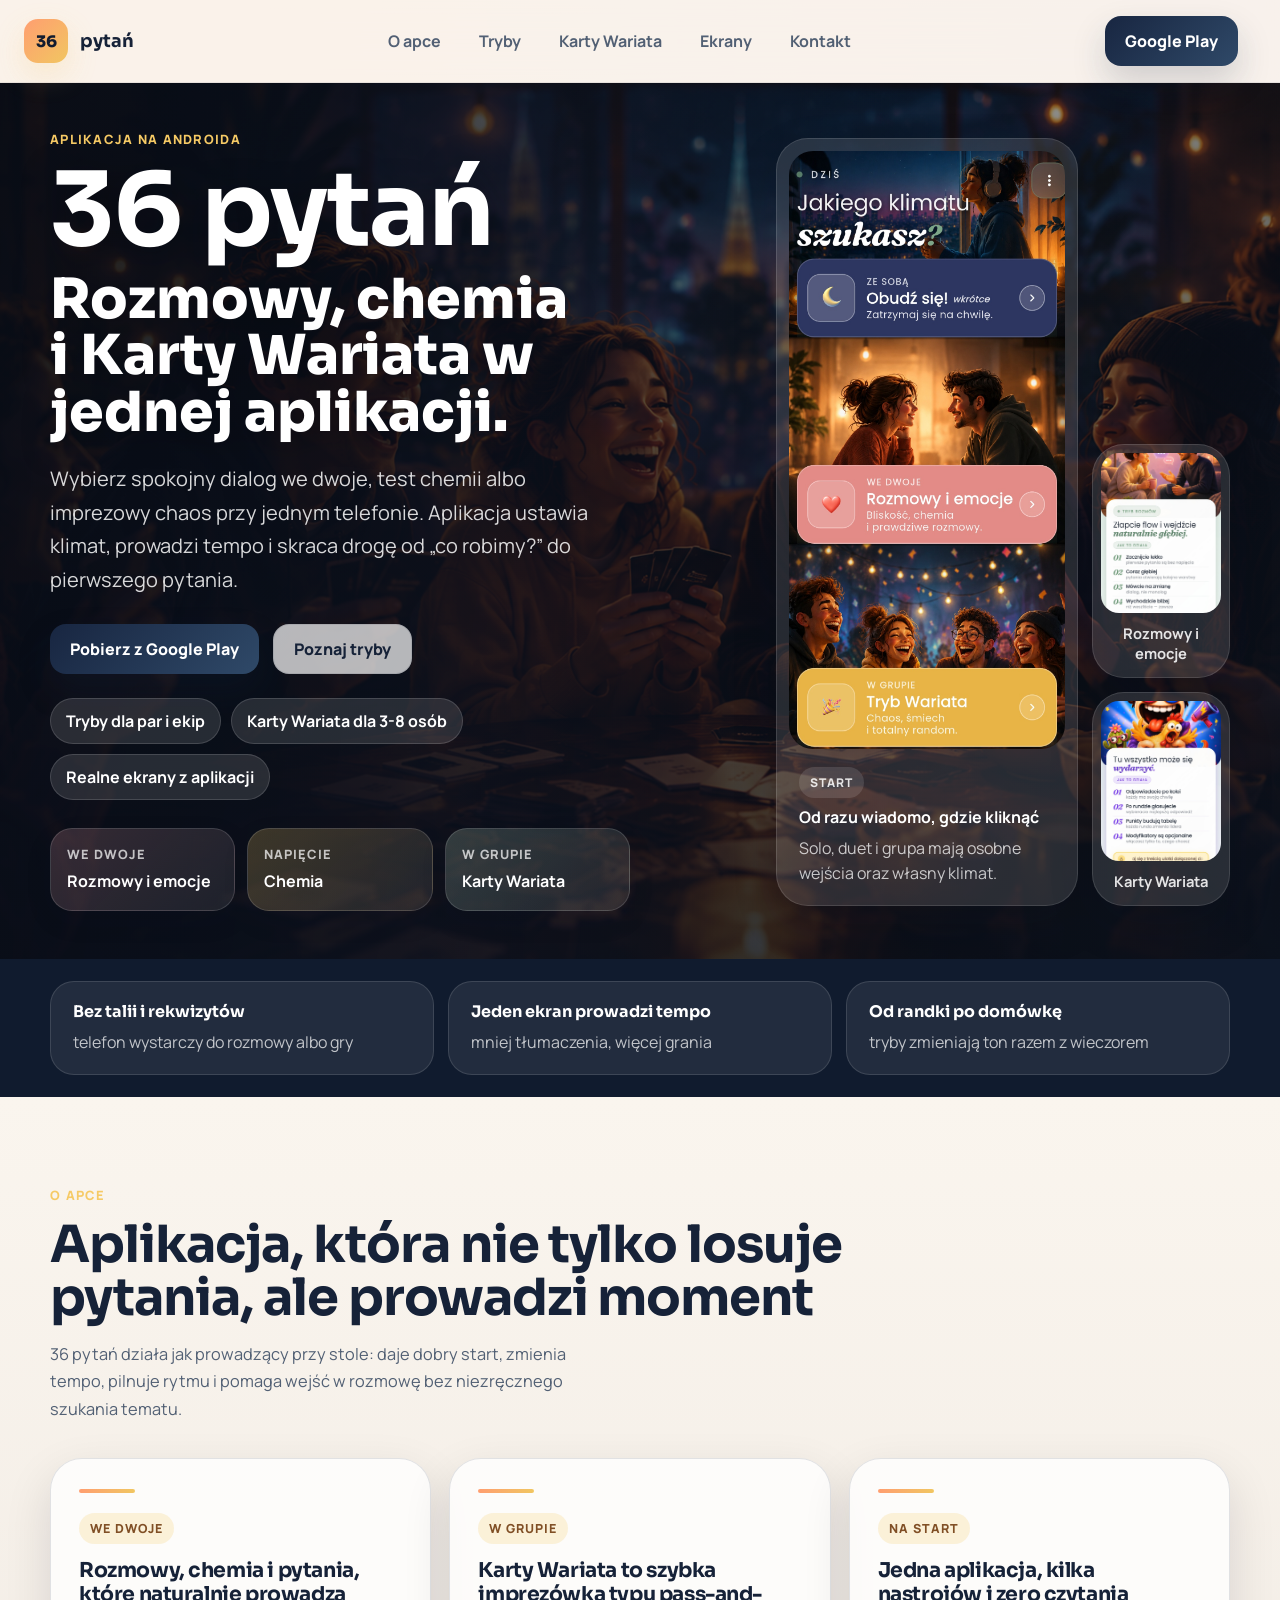
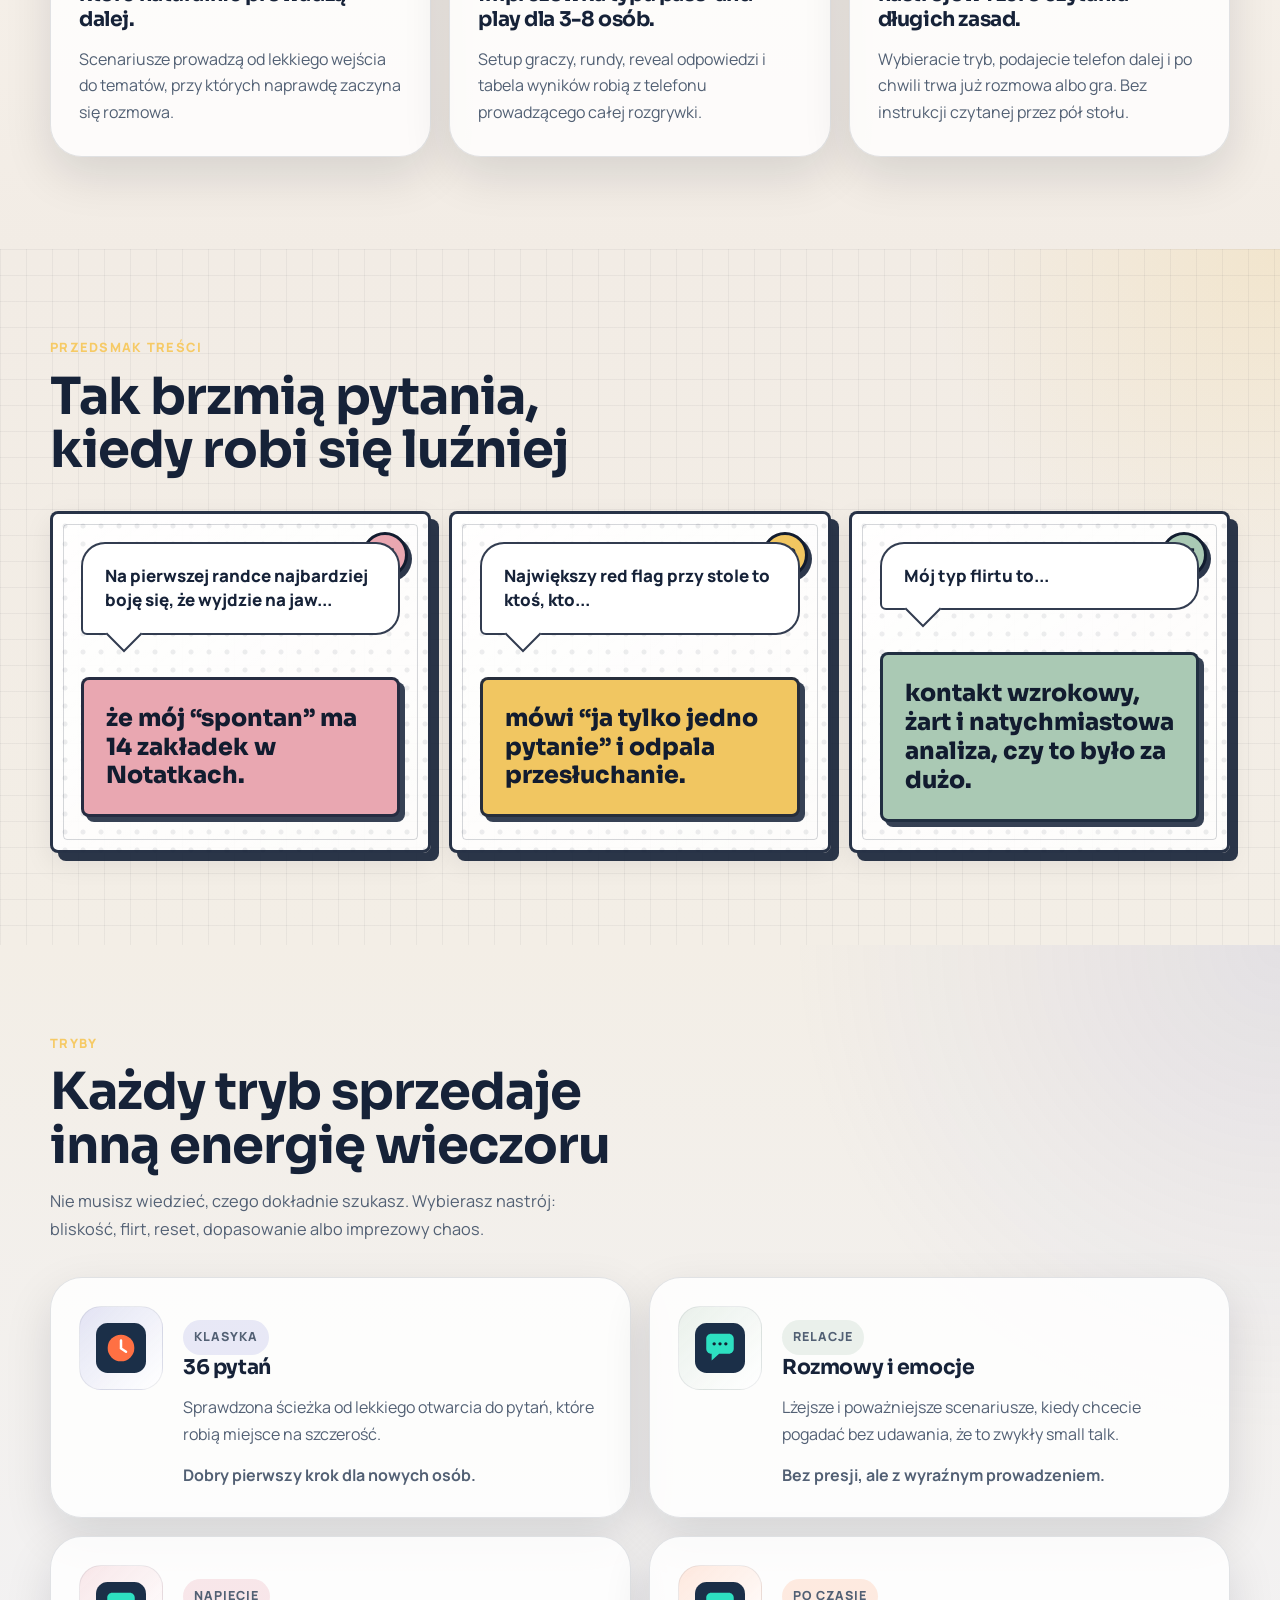
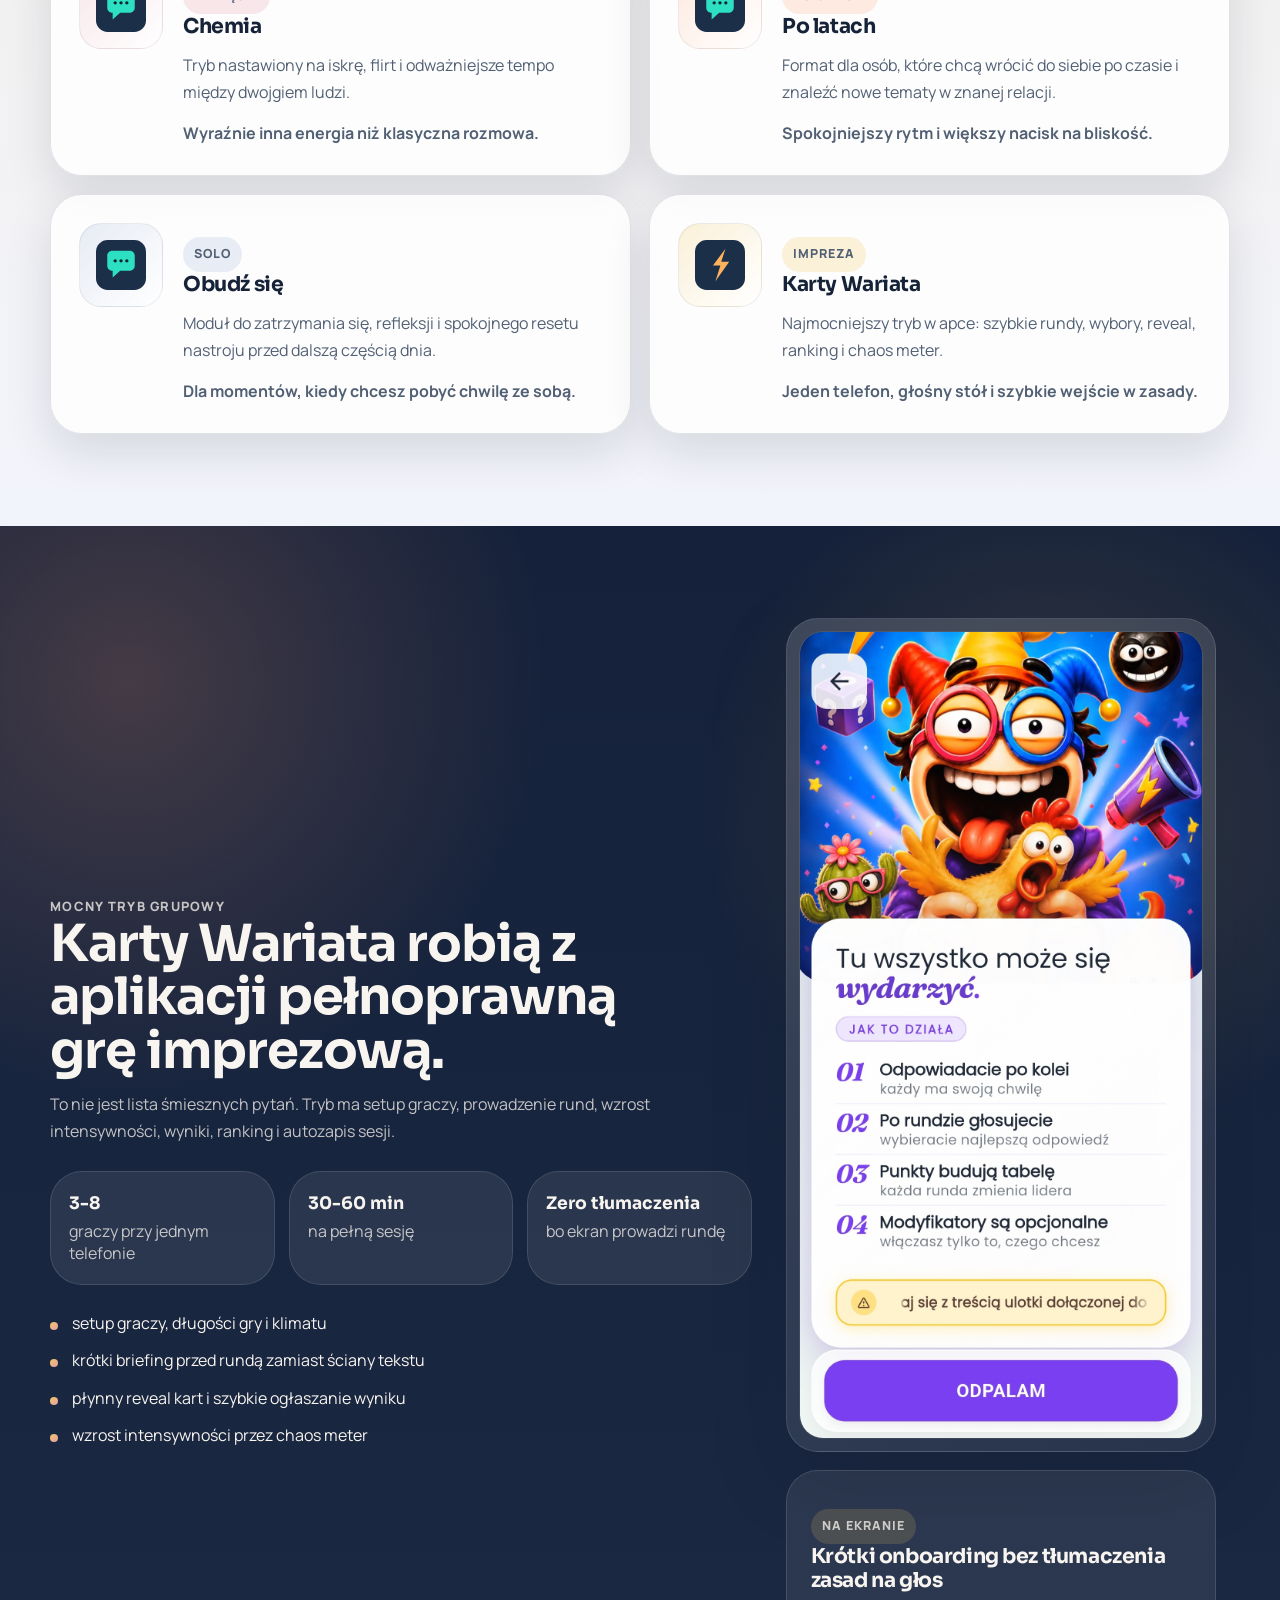
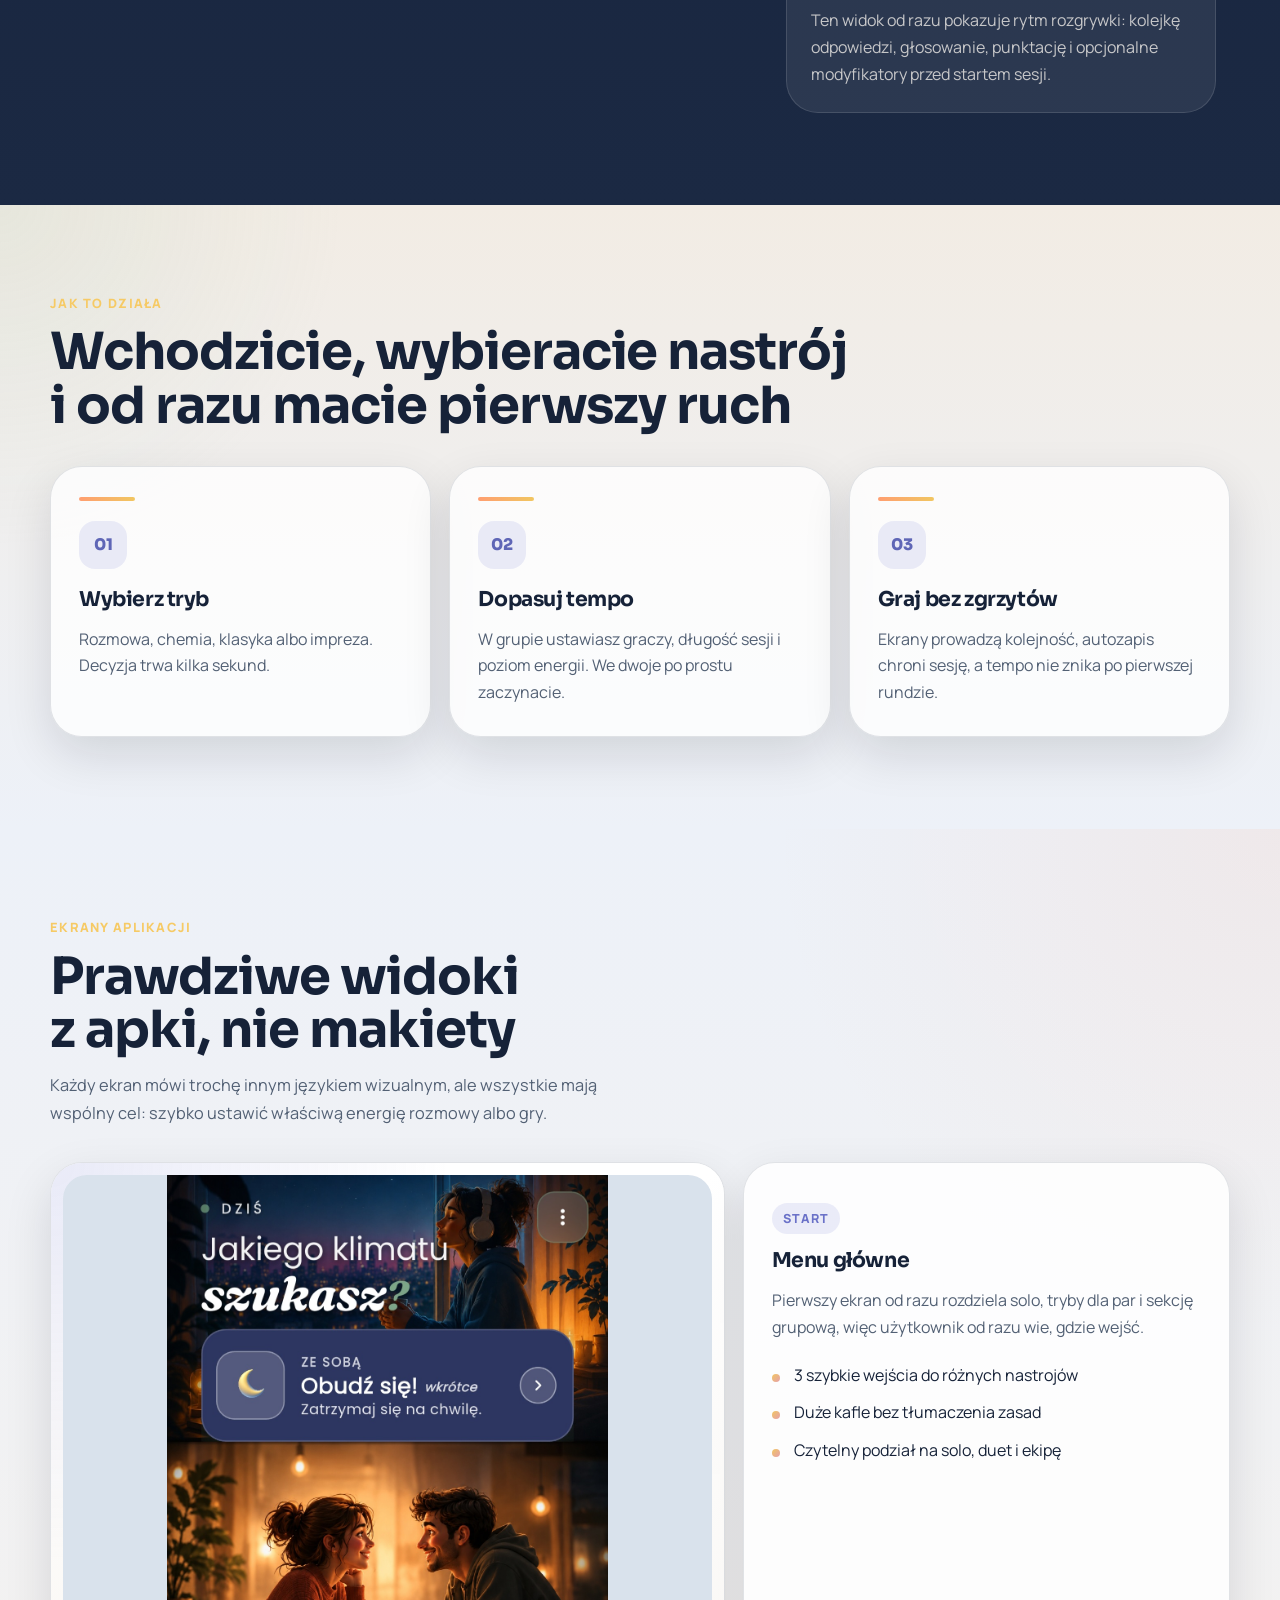
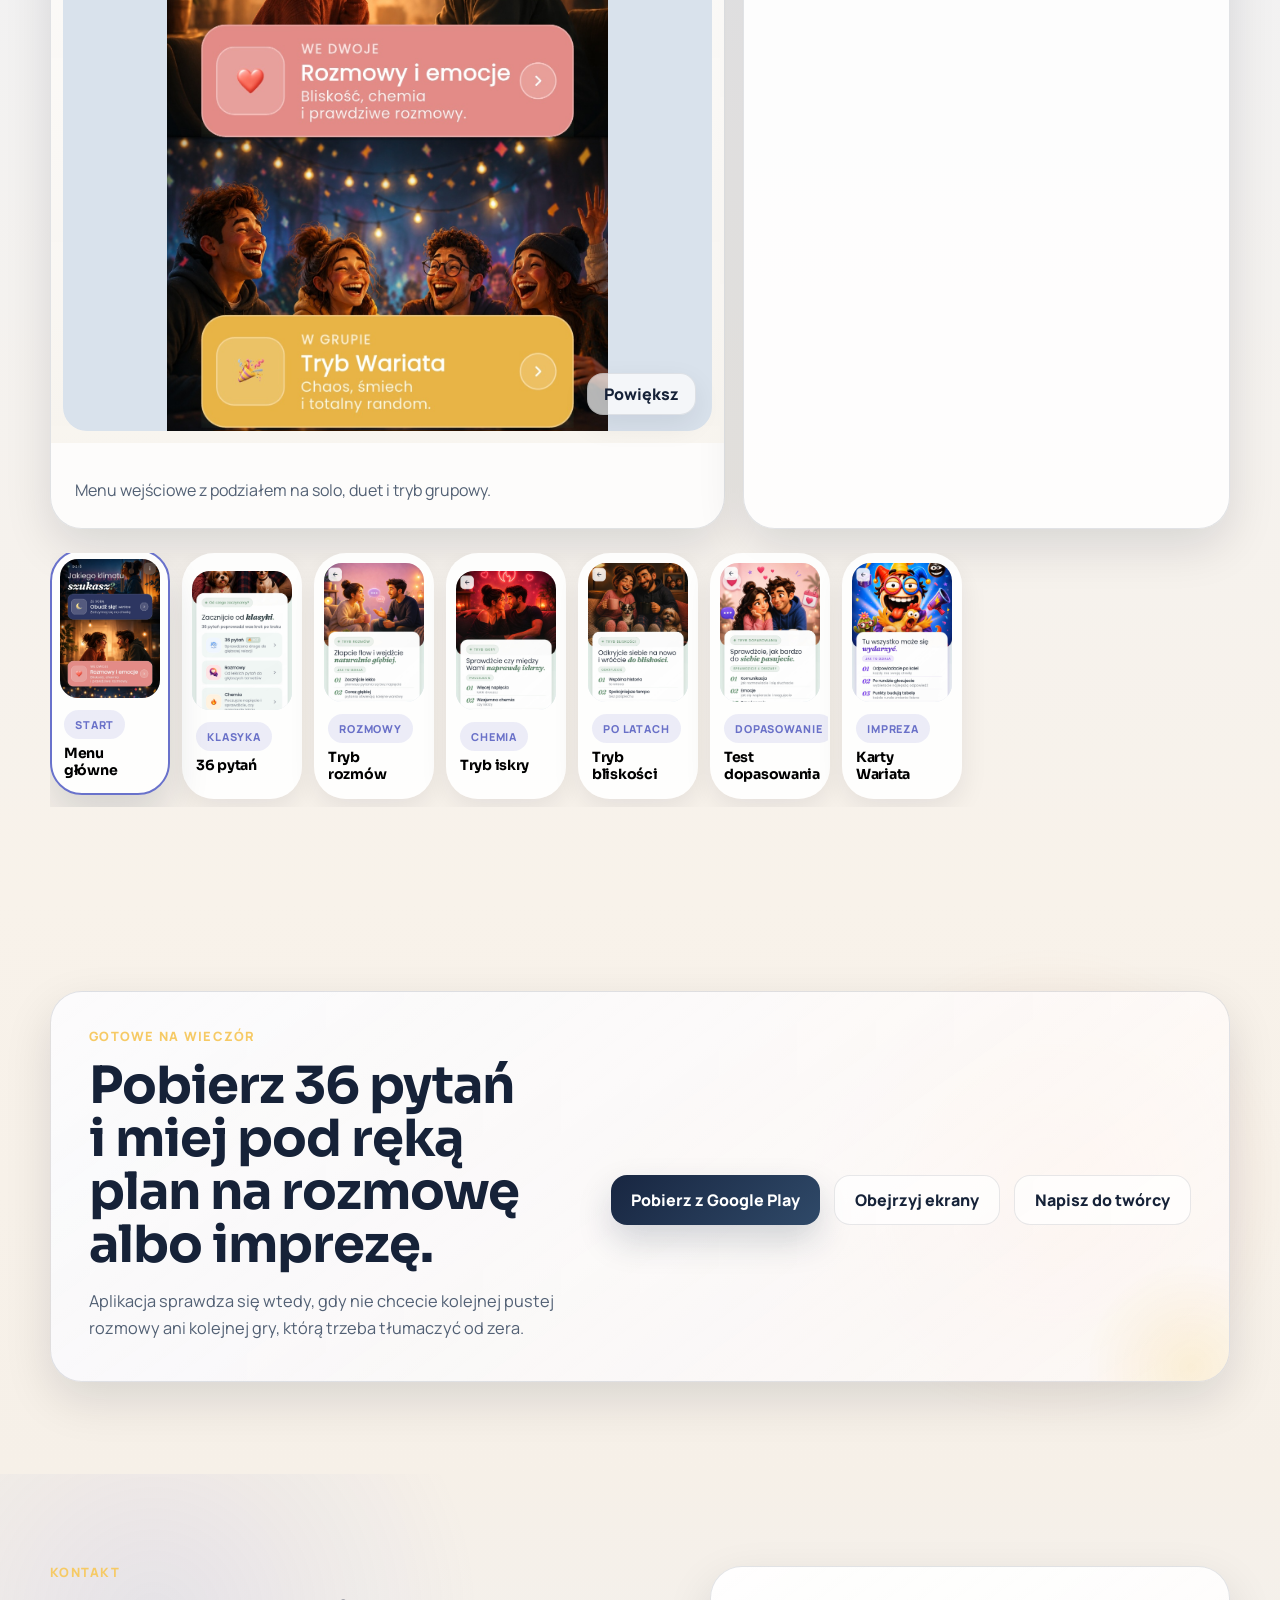
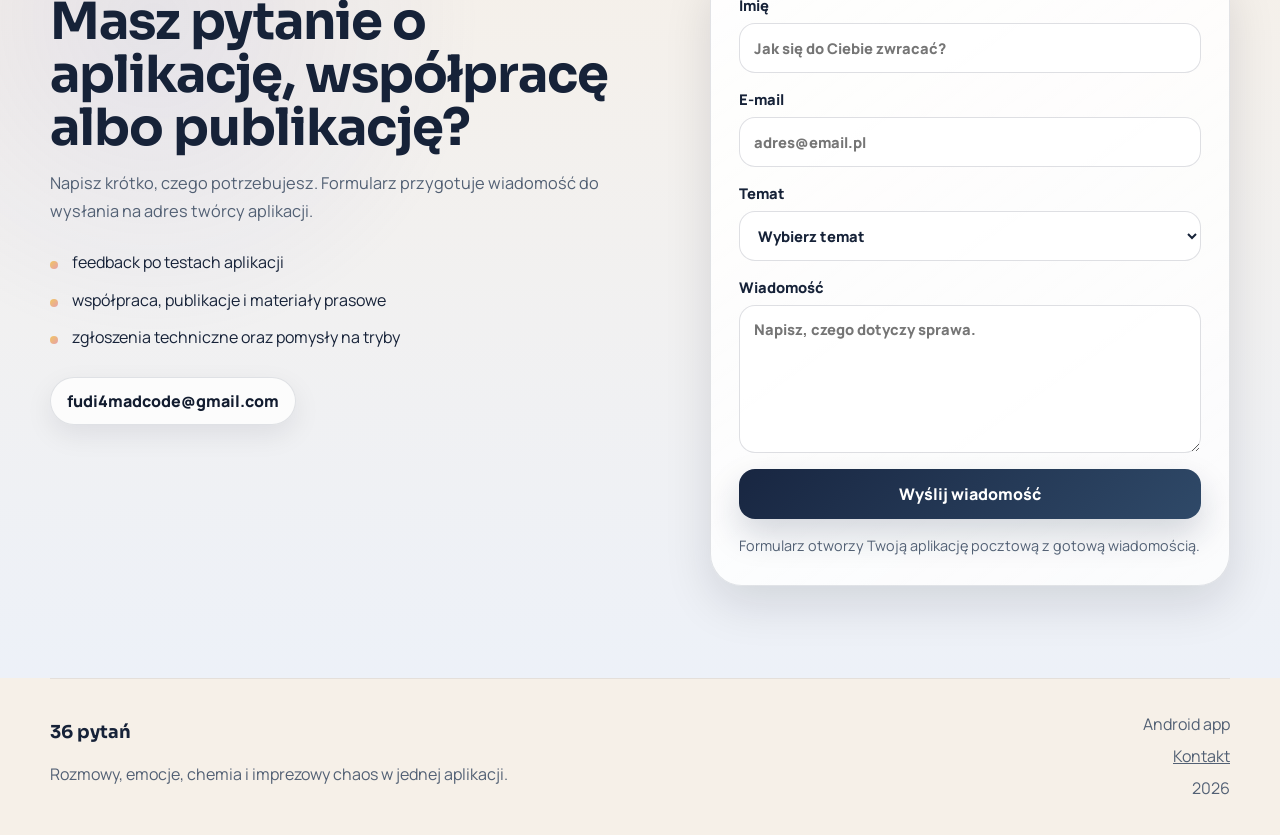
==== index.html @ 8ac8b41e "Revert "feat(madstat): fix Google login — add redirect result handling and banner guard" This revert" ====
<!doctype html>
<html lang="pl">
  <head>
    <meta charset="UTF-8" />
    <meta name="viewport" content="width=device-width, initial-scale=1.0" />
    <title>36 pytań | Aplikacja do rozmów, relacji i imprez</title>
    <meta
      name="description"
      content="36 pytań to aplikacja na Androida do rozmów dla par, budowania chemii i imprezowego trybu Karty Wariata. Jedna apka na spokojny wieczór i głośną noc ze znajomymi."
    />
    <meta
      name="keywords"
      content="36 pytań, aplikacja dla par, pytania do rozmowy, chemia, karty wariata, gra imprezowa, android"
    />
    <meta name="robots" content="index,follow" />
    <meta name="theme-color" content="#121c2f" />
    <meta property="og:locale" content="pl_PL" />
    <meta
      property="og:title"
      content="36 pytań | Aplikacja do rozmów, relacji i imprez"
    />
    <meta
      property="og:description"
      content="Od spokojnej rozmowy we dwoje po szybki, imprezowy chaos przy jednym telefonie."
    />
    <meta property="og:type" content="website" />
    <meta property="og:url" content="https://36app.pl/" />
    <meta
      property="og:image"
      content="https://36app.pl/graphics/banner-google-app.png"
    />
    <meta name="twitter:card" content="summary_large_image" />
    <meta
      name="twitter:title"
      content="36 pytań | Aplikacja do rozmów, relacji i imprez"
    />
    <meta
      name="twitter:description"
      content="Tryby dla par, budowanie chemii i Karty Wariata dla 3-8 osób. Jedna aplikacja na różne energie wieczoru."
    />
    <meta
      name="twitter:image"
      content="https://36app.pl/graphics/banner-google-app.png"
    />
    <link rel="canonical" href="https://36app.pl/" />
    <link rel="preconnect" href="https://fonts.googleapis.com" />
    <link rel="preconnect" href="https://fonts.gstatic.com" crossorigin />
    <link
      href="https://fonts.googleapis.com/css2?family=Manrope:wght@400;500;600;700;800&family=Sora:wght@500;600;700;800&display=swap"
      rel="stylesheet"
    />
    <link rel="icon" href="favicon.svg" type="image/svg+xml" />
    <link rel="shortcut icon" href="favicon.svg" type="image/svg+xml" />
    <link rel="stylesheet" href="styles.css" />
    <script>
      document.documentElement.classList.add("js");
    </script>
  </head>
  <body>
    <a class="skip-link" href="#main-content">Przejdź do treści</a>

    <header class="site-header">
      <a class="brand" href="#top" aria-label="36 pytań - strona główna">
        <span class="brand-mark">36</span>
        <span class="brand-text">pytań</span>
      </a>

      <nav id="site-nav" class="top-nav" aria-label="Nawigacja główna">
        <a href="#o-apce">O apce</a>
        <a href="#tryby">Tryby</a>
        <a href="#karty-wariata">Karty Wariata</a>
        <a href="#ekrany">Ekrany</a>
        <a href="#kontakt">Kontakt</a>
      </nav>

      <a
        class="header-store"
        href="https://play.google.com/store/apps/details?id=com.stopni36.app"
        target="_blank"
        rel="noopener noreferrer"
        >Google Play</a
      >

      <button
        class="nav-toggle"
        type="button"
        aria-expanded="false"
        aria-controls="site-nav"
        aria-label="Otwórz menu"
        data-nav-toggle
      >
        <span></span>
        <span></span>
        <span></span>
      </button>
    </header>

    <main id="main-content">
      <section id="top" class="hero" aria-labelledby="hero-title">
        <div class="hero-backdrop">
          <img
            src="graphics/banner-google-app.png"
            alt="Grupa znajomych grających razem w karty przy stole"
            width="1774"
            height="887"
            loading="eager"
            fetchpriority="high"
            decoding="async"
          />
        </div>
        <div class="hero-overlay"></div>

        <div class="hero-content">
          <div class="hero-copy reveal is-visible">
            <p class="eyebrow">Aplikacja na Androida</p>
            <h1 id="hero-title">36 pytań</h1>
            <p class="hero-subtitle">
              Rozmowy, chemia i Karty Wariata w jednej aplikacji.
            </p>
            <p class="hero-lead">
              Wybierz spokojny dialog we dwoje, test chemii albo imprezowy
              chaos przy jednym telefonie. Aplikacja ustawia klimat, prowadzi
              tempo i skraca drogę od „co robimy?” do pierwszego pytania.
            </p>

            <div class="hero-actions">
              <a
                class="btn btn-primary"
                href="https://play.google.com/store/apps/details?id=com.stopni36.app"
                target="_blank"
                rel="noopener noreferrer"
                >Pobierz z Google Play</a
              >
              <a class="btn btn-secondary" href="#tryby">Poznaj tryby</a>
            </div>

            <ul class="hero-points">
              <li>Tryby dla par i ekip</li>
              <li>Karty Wariata dla 3-8 osób</li>
              <li>Realne ekrany z aplikacji</li>
            </ul>

            <div class="hero-mode-rail">
              <article class="hero-mode-pill hero-mode-pill--rose">
                <span>We dwoje</span>
                <strong>Rozmowy i emocje</strong>
              </article>
              <article class="hero-mode-pill hero-mode-pill--amber">
                <span>Napięcie</span>
                <strong>Chemia</strong>
              </article>
              <article class="hero-mode-pill hero-mode-pill--mint">
                <span>W grupie</span>
                <strong>Karty Wariata</strong>
              </article>
            </div>
          </div>

          <div class="hero-showcase reveal is-visible">
            <figure class="showcase-main">
              <img
                src="graphics/Screenshot_20260509_003251.jpg"
                alt="Ekran główny aplikacji z wyborem nastroju i trybów"
                width="1080"
                height="2097"
                loading="eager"
                decoding="async"
              />
              <figcaption>
                <span class="showcase-label">Start</span>
                <strong>Od razu wiadomo, gdzie kliknąć</strong>
                <p>Solo, duet i grupa mają osobne wejścia oraz własny klimat.</p>
              </figcaption>
            </figure>

            <div class="showcase-stack">
              <figure class="showcase-card">
                <img
                  src="graphics/Screenshot_20260509_003347.jpg"
                  alt="Onboarding trybu rozmów pokazujący lekkie wejście w głębszy dialog"
                  width="1080"
                  height="2092"
                  loading="lazy"
                  decoding="async"
                />
                <figcaption>Rozmowy i emocje</figcaption>
              </figure>

              <figure class="showcase-card">
                <img
                  src="graphics/Screenshot_20260509_003323.jpg"
                  alt="Ekran zasad trybu Karty Wariata"
                  width="1080"
                  height="2091"
                  loading="lazy"
                  decoding="async"
                />
                <figcaption>Karty Wariata</figcaption>
              </figure>
            </div>
          </div>
        </div>
      </section>

      <section class="trust-strip" aria-label="Najważniejsze zalety aplikacji">
        <div class="section-shell trust-grid">
          <div>
            <strong>Bez talii i rekwizytów</strong>
            <span>telefon wystarczy do rozmowy albo gry</span>
          </div>
          <div>
            <strong>Jeden ekran prowadzi tempo</strong>
            <span>mniej tłumaczenia, więcej grania</span>
          </div>
          <div>
            <strong>Od randki po domówkę</strong>
            <span>tryby zmieniają ton razem z wieczorem</span>
          </div>
        </div>
      </section>

      <section
        id="o-apce"
        class="section section-intro"
        aria-labelledby="intro-title"
      >
        <div class="section-shell">
          <div class="section-heading reveal">
            <p class="eyebrow">O apce</p>
            <h2 id="intro-title">
              Aplikacja, która nie tylko losuje pytania, ale prowadzi moment
            </h2>
            <p class="section-lead">
              36 pytań działa jak prowadzący przy stole: daje dobry start,
              zmienia tempo, pilnuje rytmu i pomaga wejść w rozmowę bez
              niezręcznego szukania tematu.
            </p>
          </div>

          <div class="intro-grid">
            <article class="intro-card reveal">
              <span class="intro-kicker">We dwoje</span>
              <h3>
                Rozmowy, chemia i pytania, które naturalnie prowadzą dalej.
              </h3>
              <p>
                Scenariusze prowadzą od lekkiego wejścia do tematów, przy
                których naprawdę zaczyna się rozmowa.
              </p>
            </article>

            <article class="intro-card reveal">
              <span class="intro-kicker">W grupie</span>
              <h3>
                Karty Wariata to szybka imprezówka typu pass-and-play dla 3-8
                osób.
              </h3>
              <p>
                Setup graczy, rundy, reveal odpowiedzi i tabela wyników robią z
                telefonu prowadzącego całej rozgrywki.
              </p>
            </article>

            <article class="intro-card reveal">
              <span class="intro-kicker">Na start</span>
              <h3>
                Jedna aplikacja, kilka nastrojów i zero czytania długich zasad.
              </h3>
              <p>
                Wybieracie tryb, podajecie telefon dalej i po chwili trwa już
                rozmowa albo gra. Bez instrukcji czytanej przez pół stołu.
              </p>
            </article>
          </div>
        </div>
      </section>

      <section
        class="section section-comic"
        aria-labelledby="comic-title"
      >
        <div class="section-shell">
          <div class="section-heading reveal">
            <p class="eyebrow">Przedsmak treści</p>
            <h2 id="comic-title">Tak brzmią pytania, kiedy robi się luźniej</h2>
          </div>

          <div class="comic-grid">
            <article class="comic-panel comic-panel--rose reveal">
              <span class="comic-badge">01</span>
              <p class="comic-question">
                Na pierwszej randce najbardziej boję się, że wyjdzie na jaw...
              </p>
              <p class="comic-answer">
                że mój “spontan” ma 14 zakładek w Notatkach.
              </p>
            </article>

            <article class="comic-panel comic-panel--amber reveal">
              <span class="comic-badge">02</span>
              <p class="comic-question">
                Największy red flag przy stole to ktoś, kto...
              </p>
              <p class="comic-answer">
                mówi “ja tylko jedno pytanie” i odpala przesłuchanie.
              </p>
            </article>

            <article class="comic-panel comic-panel--mint reveal">
              <span class="comic-badge">03</span>
              <p class="comic-question">
                Mój typ flirtu to...
              </p>
              <p class="comic-answer">
                kontakt wzrokowy, żart i natychmiastowa analiza, czy to było za dużo.
              </p>
            </article>
          </div>
        </div>
      </section>

      <section
        id="tryby"
        class="section section-modes"
        aria-labelledby="modes-title"
      >
        <div class="section-shell">
          <div class="section-heading reveal">
            <p class="eyebrow">Tryby</p>
            <h2 id="modes-title">
              Każdy tryb sprzedaje inną energię wieczoru
            </h2>
            <p class="section-lead">
              Nie musisz wiedzieć, czego dokładnie szukasz. Wybierasz nastrój:
              bliskość, flirt, reset, dopasowanie albo imprezowy chaos.
            </p>
          </div>

          <div class="modes-grid">
            <article class="mode-card mode-card--classic reveal">
              <img
                src="graphics/mode-classic.svg"
                alt=""
                aria-hidden="true"
                width="120"
                height="120"
              />
              <div>
                <p class="mode-group">Klasyka</p>
                <h3>36 pytań</h3>
                <p>
                  Sprawdzona ścieżka od lekkiego otwarcia do pytań, które robią
                  miejsce na szczerość.
                </p>
                <p class="mode-note">Dobry pierwszy krok dla nowych osób.</p>
              </div>
            </article>

            <article class="mode-card mode-card--talk reveal">
              <img
                src="graphics/mode-talk.svg"
                alt=""
                aria-hidden="true"
                width="120"
                height="120"
              />
              <div>
                <p class="mode-group">Relacje</p>
                <h3>Rozmowy i emocje</h3>
                <p>
                  Lżejsze i poważniejsze scenariusze, kiedy chcecie pogadać
                  bez udawania, że to zwykły small talk.
                </p>
                <p class="mode-note">
                  Bez presji, ale z wyraźnym prowadzeniem.
                </p>
              </div>
            </article>

            <article class="mode-card mode-card--chemistry reveal">
              <img
                src="graphics/mode-talk.svg"
                alt=""
                aria-hidden="true"
                width="120"
                height="120"
              />
              <div>
                <p class="mode-group">Napięcie</p>
                <h3>Chemia</h3>
                <p>
                  Tryb nastawiony na iskrę, flirt i odważniejsze tempo między
                  dwojgiem ludzi.
                </p>
                <p class="mode-note">
                  Wyraźnie inna energia niż klasyczna rozmowa.
                </p>
              </div>
            </article>

            <article class="mode-card mode-card--afteryears reveal">
              <img
                src="graphics/mode-talk.svg"
                alt=""
                aria-hidden="true"
                width="120"
                height="120"
              />
              <div>
                <p class="mode-group">Po czasie</p>
                <h3>Po latach</h3>
                <p>
                  Format dla osób, które chcą wrócić do siebie po czasie i
                  znaleźć nowe tematy w znanej relacji.
                </p>
                <p class="mode-note">
                  Spokojniejszy rytm i większy nacisk na bliskość.
                </p>
              </div>
            </article>

            <article class="mode-card mode-card--solo reveal">
              <img
                src="graphics/mode-talk.svg"
                alt=""
                aria-hidden="true"
                width="120"
                height="120"
              />
              <div>
                <p class="mode-group">Solo</p>
                <h3>Obudź się</h3>
                <p>
                  Moduł do zatrzymania się, refleksji i spokojnego resetu
                  nastroju przed dalszą częścią dnia.
                </p>
                <p class="mode-note">
                  Dla momentów, kiedy chcesz pobyć chwilę ze sobą.
                </p>
              </div>
            </article>

            <article class="mode-card mode-card--crazy reveal">
              <img
                src="graphics/mode-crazy.svg"
                alt=""
                aria-hidden="true"
                width="120"
                height="120"
              />
              <div>
                <p class="mode-group">Impreza</p>
                <h3>Karty Wariata</h3>
                <p>
                  Najmocniejszy tryb w apce: szybkie rundy, wybory, reveal,
                  ranking i chaos meter.
                </p>
                <p class="mode-note">
                  Jeden telefon, głośny stół i szybkie wejście w zasady.
                </p>
              </div>
            </article>
          </div>
        </div>
      </section>

      <section
        id="karty-wariata"
        class="section section-feature"
        aria-labelledby="feature-title"
      >
        <div class="section-shell feature-layout">
          <div class="feature-copy reveal">
            <p class="eyebrow">Mocny tryb grupowy</p>
            <h2 id="feature-title">
              Karty Wariata robią z aplikacji pełnoprawną grę imprezową.
            </h2>
            <p>
              To nie jest lista śmiesznych pytań. Tryb ma setup graczy,
              prowadzenie rund, wzrost intensywności, wyniki, ranking i
              autozapis sesji.
            </p>

            <div class="feature-stats">
              <div>
                <strong>3-8</strong>
                <span>graczy przy jednym telefonie</span>
              </div>
              <div>
                <strong>30-60 min</strong>
                <span>na pełną sesję</span>
              </div>
              <div>
                <strong>Zero tłumaczenia</strong>
                <span>bo ekran prowadzi rundę</span>
              </div>
            </div>

            <ul class="feature-list">
              <li>setup graczy, długości gry i klimatu</li>
              <li>krótki briefing przed rundą zamiast ściany tekstu</li>
              <li>płynny reveal kart i szybkie ogłaszanie wyniku</li>
              <li>wzrost intensywności przez chaos meter</li>
            </ul>
          </div>

          <div class="feature-visual reveal">
            <figure class="feature-shot">
              <img
                src="graphics/Screenshot_20260509_003323.jpg"
                alt="Ekran onboardingu Karty Wariata z zasadami rund, głosowania i punktacji"
                width="1080"
                height="2091"
                loading="lazy"
                decoding="async"
              />
            </figure>

            <article class="feature-visual-note">
              <p class="feature-note-kicker">Na ekranie</p>
              <h3>Krótki onboarding bez tłumaczenia zasad na głos</h3>
              <p>
                Ten widok od razu pokazuje rytm rozgrywki: kolejkę odpowiedzi,
                głosowanie, punktację i opcjonalne modyfikatory przed startem
                sesji.
              </p>
            </article>
          </div>
        </div>
      </section>

      <section class="section section-flow" aria-labelledby="flow-title">
        <div class="section-shell">
          <div class="section-heading reveal">
            <p class="eyebrow">Jak to działa</p>
            <h2 id="flow-title">
              Wchodzicie, wybieracie nastrój i od razu macie pierwszy ruch
            </h2>
          </div>

          <div class="flow-grid">
            <article class="flow-step reveal">
              <span>01</span>
              <h3>Wybierz tryb</h3>
              <p>
                Rozmowa, chemia, klasyka albo impreza. Decyzja trwa kilka
                sekund.
              </p>
            </article>

            <article class="flow-step reveal">
              <span>02</span>
              <h3>Dopasuj tempo</h3>
              <p>
                W grupie ustawiasz graczy, długość sesji i poziom energii. We
                dwoje po prostu zaczynacie.
              </p>
            </article>

            <article class="flow-step reveal">
              <span>03</span>
              <h3>Graj bez zgrzytów</h3>
              <p>
                Ekrany prowadzą kolejność, autozapis chroni sesję, a tempo nie
                znika po pierwszej rundzie.
              </p>
            </article>
          </div>
        </div>
      </section>

      <section
        id="ekrany"
        class="section section-gallery"
        aria-labelledby="gallery-title"
      >
        <div class="section-shell">
          <div class="section-heading reveal">
            <p class="eyebrow">Ekrany aplikacji</p>
            <h2 id="gallery-title">Prawdziwe widoki z apki, nie makiety</h2>
            <p class="section-lead">
              Każdy ekran mówi trochę innym językiem wizualnym, ale wszystkie
              mają wspólny cel: szybko ustawić właściwą energię rozmowy albo
              gry.
            </p>
          </div>

          <div class="gallery-shell reveal" data-gallery>
            <div class="gallery-main" id="gallery-display">
              <figure class="gallery-stage">
                <div class="gallery-stage-frame">
                  <img
                    class="gallery-stage-image"
                    src="graphics/Screenshot_20260509_003251.jpg"
                    alt="Ekran startowy aplikacji"
                    width="1080"
                    height="2097"
                    data-gallery-stage
                    loading="lazy"
                    decoding="async"
                  />
                  <button
                    class="gallery-zoom"
                    type="button"
                    data-gallery-zoom
                    aria-label="Powiększ aktualny ekran aplikacji"
                  >
                    Powiększ
                  </button>
                </div>
                <figcaption data-gallery-caption>
                  Menu wejściowe z podziałem na solo, duet i tryb grupowy.
                </figcaption>
              </figure>

              <article class="gallery-info">
                <p class="gallery-info-tag" data-gallery-tag>Start</p>
                <h3 data-gallery-title>Menu główne</h3>
                <p class="gallery-info-summary" data-gallery-summary>
                  Pierwszy ekran od razu rozdziela solo, tryby dla par i sekcję
                  grupową, więc użytkownik od razu wie, gdzie wejść.
                </p>
                <ul class="gallery-points" data-gallery-points>
                  <li>3 szybkie wejścia do różnych nastrojów</li>
                  <li>Duże kafle bez tłumaczenia zasad</li>
                  <li>Czytelny podział na solo, duet i ekipę</li>
                </ul>
              </article>
            </div>

            <div
              class="gallery-thumbs"
              role="tablist"
              aria-label="Wybór ekranów aplikacji"
            >
              <button
                class="gallery-thumb is-active"
                type="button"
                role="tab"
                aria-selected="true"
                tabindex="0"
                aria-controls="gallery-display"
                data-image="graphics/Screenshot_20260509_003251.jpg"
                data-tag="Start"
                data-title="Menu główne"
                data-caption="Menu wejściowe z podziałem na solo, duet i tryb grupowy."
                data-summary="Pierwszy ekran od razu rozdziela solo, tryby dla par i sekcję grupową, więc użytkownik od razu wie, gdzie wejść."
                data-points="3 szybkie wejścia do różnych nastrojów|Duże kafle bez tłumaczenia zasad|Czytelny podział na solo, duet i ekipę"
                data-alt="Ekran startowy aplikacji"
              >
                <span class="gallery-thumb-media">
                  <img
                    src="graphics/Screenshot_20260509_003251.jpg"
                    alt=""
                    aria-hidden="true"
                    width="1080"
                    height="2097"
                    loading="lazy"
                    decoding="async"
                  />
                </span>
                <span class="gallery-thumb-copy">
                  <span class="gallery-thumb-tag">Start</span>
                  <strong>Menu główne</strong>
                  <span>Wybór klimatu</span>
                </span>
              </button>

              <button
                class="gallery-thumb"
                type="button"
                role="tab"
                aria-selected="false"
                tabindex="-1"
                aria-controls="gallery-display"
                data-image="graphics/Screenshot_20260509_003342.jpg"
                data-tag="Klasyka"
                data-title="36 pytań"
                data-caption="Przegląd spokojniejszych trybów dla par z klasyką na pierwszym planie."
                data-summary="Ekran zbiera najważniejsze scenariusze dla par i prowadzi od klasyki do rozmów, chemii i trybu po latach."
                data-points="Naturalny punkt startu dla nowych osób|Widoczne przejścia do kilku ścieżek relacyjnych|Czytelny, spokojny layout"
                data-alt="Widok klasycznych trybów aplikacji dla par"
              >
                <span class="gallery-thumb-media">
                  <img
                    src="graphics/Screenshot_20260509_003342.jpg"
                    alt=""
                    aria-hidden="true"
                    width="1080"
                    height="2079"
                    loading="lazy"
                    decoding="async"
                  />
                </span>
                <span class="gallery-thumb-copy">
                  <span class="gallery-thumb-tag">Klasyka</span>
                  <strong>36 pytań</strong>
                  <span>Scenariusze dla par</span>
                </span>
              </button>

              <button
                class="gallery-thumb"
                type="button"
                role="tab"
                aria-selected="false"
                tabindex="-1"
                aria-controls="gallery-display"
                data-image="graphics/Screenshot_20260509_003347.jpg"
                data-tag="Rozmowy"
                data-title="Tryb rozmów"
                data-caption="Onboarding trybu rozmów z lekkim wejściem i rosnącą głębią."
                data-summary="Ten ekran ustawia bezpieczny ton i obiecuje stopniowe wejście w głębszą rozmowę bez presji."
                data-points="Stopniowanie trudności pytań|Akcent na dialog, nie monolog|Ciepły onboarding"
                data-alt="Ekran trybu rozmów dla par"
              >
                <span class="gallery-thumb-media">
                  <img
                    src="graphics/Screenshot_20260509_003347.jpg"
                    alt=""
                    aria-hidden="true"
                    width="1080"
                    height="2092"
                    loading="lazy"
                    decoding="async"
                  />
                </span>
                <span class="gallery-thumb-copy">
                  <span class="gallery-thumb-tag">Rozmowy</span>
                  <strong>Tryb rozmów</strong>
                  <span>Lekkie wejście</span>
                </span>
              </button>

              <button
                class="gallery-thumb"
                type="button"
                role="tab"
                aria-selected="false"
                tabindex="-1"
                aria-controls="gallery-display"
                data-image="graphics/Screenshot_20260509_003354.jpg"
                data-tag="Chemia"
                data-title="Tryb iskry"
                data-caption="Tryb chemii z mocniejszym, bardziej flirtującym tonem."
                data-summary="Ekran mocniej akcentuje napięcie, flirt i odważniejsze pytania, więc dobrze komunikuje zmianę energii względem klasycznej rozmowy."
                data-points="Wyraźnie bardziej flirtujący klimat|Więcej napięcia i odwagi|Spójna, ciepła paleta"
                data-alt="Ekran trybu chemii dla dwojga"
              >
                <span class="gallery-thumb-media">
                  <img
                    src="graphics/Screenshot_20260509_003354.jpg"
                    alt=""
                    aria-hidden="true"
                    width="1080"
                    height="2088"
                    loading="lazy"
                    decoding="async"
                  />
                </span>
                <span class="gallery-thumb-copy">
                  <span class="gallery-thumb-tag">Chemia</span>
                  <strong>Tryb iskry</strong>
                  <span>Napięcie i flirt</span>
                </span>
              </button>

              <button
                class="gallery-thumb"
                type="button"
                role="tab"
                aria-selected="false"
                tabindex="-1"
                aria-controls="gallery-display"
                data-image="graphics/Screenshot_20260509_003358.jpg"
                data-tag="Po latach"
                data-title="Tryb bliskości"
                data-caption="Tryb bliskości skupiony na odbudowie relacji i spokojniejszym tempie."
                data-summary="Widok jest bardziej ciepły i spokojny, nastawiony na odbudowanie bliskości oraz powrót do wspólnej historii."
                data-points="Spokojniejsze tempo|Odbudowa bliskości i wspomnień|Czytelne odróżnienie od chemii"
                data-alt="Ekran trybu bliskości i odbudowy relacji"
              >
                <span class="gallery-thumb-media">
                  <img
                    src="graphics/Screenshot_20260509_003358.jpg"
                    alt=""
                    aria-hidden="true"
                    width="1080"
                    height="2093"
                    loading="lazy"
                    decoding="async"
                  />
                </span>
                <span class="gallery-thumb-copy">
                  <span class="gallery-thumb-tag">Po latach</span>
                  <strong>Tryb bliskości</strong>
                  <span>Spokojny reset</span>
                </span>
              </button>

              <button
                class="gallery-thumb"
                type="button"
                role="tab"
                aria-selected="false"
                tabindex="-1"
                aria-controls="gallery-display"
                data-image="graphics/Screenshot_20260509_003426.jpg"
                data-tag="Dopasowanie"
                data-title="Test dopasowania"
                data-caption="Tryb dopasowania z czterema obszarami oceny relacji."
                data-summary="Screen komunikuje prostą obietnicę wyniku i od razu pokazuje konkretne obszary: komunikację, emocje, przyciąganie i myślenie."
                data-points="4 obszary relacji na jednym ekranie|Czytelna obietnica wyniku|Dobre szybkie wejście dla par"
                data-alt="Ekran trybu dopasowania dla par"
              >
                <span class="gallery-thumb-media">
                  <img
                    src="graphics/Screenshot_20260509_003426.jpg"
                    alt=""
                    aria-hidden="true"
                    width="1080"
                    height="2073"
                    loading="lazy"
                    decoding="async"
                  />
                </span>
                <span class="gallery-thumb-copy">
                  <span class="gallery-thumb-tag">Dopasowanie</span>
                  <strong>Test dopasowania</strong>
                  <span>Komunikacja i emocje</span>
                </span>
              </button>

              <button
                class="gallery-thumb"
                type="button"
                role="tab"
                aria-selected="false"
                tabindex="-1"
                aria-controls="gallery-display"
                data-image="graphics/Screenshot_20260509_003323.jpg"
                data-tag="Impreza"
                data-title="Karty Wariata"
                data-caption="Onboarding Karty Wariata z zasadami rund, głosowania i punktacji."
                data-summary="Tutaj aplikacja zmienia ton: ekran tłumaczy szybkie zasady rund, głosowania i punktacji, więc grupa od razu wie, jak grać."
                data-points="4 proste kroki do startu sesji|Jeden telefon, pass-and-play|Mocny, imprezowy klimat od pierwszej sekundy"
                data-alt="Ekran zasad trybu Karty Wariata"
              >
                <span class="gallery-thumb-media">
                  <img
                    src="graphics/Screenshot_20260509_003323.jpg"
                    alt=""
                    aria-hidden="true"
                    width="1080"
                    height="2091"
                    loading="lazy"
                    decoding="async"
                  />
                </span>
                <span class="gallery-thumb-copy">
                  <span class="gallery-thumb-tag">Impreza</span>
                  <strong>Karty Wariata</strong>
                  <span>Zasady gry</span>
                </span>
              </button>
            </div>
          </div>
        </div>
      </section>

      <section class="section section-cta" aria-labelledby="cta-title">
        <div class="section-shell cta-band reveal">
          <div>
            <p class="eyebrow">Gotowe na wieczór</p>
            <h2 id="cta-title">
              Pobierz 36 pytań i miej pod ręką plan na rozmowę albo imprezę.
            </h2>
            <p class="cta-copy">
              Aplikacja sprawdza się wtedy, gdy nie chcecie kolejnej pustej
              rozmowy ani kolejnej gry, którą trzeba tłumaczyć od zera.
            </p>
          </div>

          <div class="cta-actions">
            <a
              class="btn btn-primary"
              href="https://play.google.com/store/apps/details?id=com.stopni36.app"
              target="_blank"
              rel="noopener noreferrer"
              >Pobierz z Google Play</a
            >
            <a class="btn btn-secondary" href="#ekrany">Obejrzyj ekrany</a>
            <a class="btn btn-secondary" href="#kontakt">Napisz do twórcy</a>
          </div>
        </div>
      </section>

      <section
        id="kontakt"
        class="section section-contact"
        aria-labelledby="contact-title"
      >
        <div class="section-shell contact-layout">
          <div class="contact-copy reveal">
            <p class="eyebrow">Kontakt</p>
            <h2 id="contact-title">
              Masz pytanie o aplikację, współpracę albo publikację?
            </h2>
            <p class="section-lead">
              Napisz krótko, czego potrzebujesz. Formularz przygotuje wiadomość
              do wysłania na adres twórcy aplikacji.
            </p>
            <ul class="contact-points">
              <li>feedback po testach aplikacji</li>
              <li>współpraca, publikacje i materiały prasowe</li>
              <li>zgłoszenia techniczne oraz pomysły na tryby</li>
            </ul>
            <a class="contact-mail" href="mailto:fudi4madcode@gmail.com">
              fudi4madcode@gmail.com
            </a>
          </div>

          <form
            class="contact-form reveal"
            action="mailto:fudi4madcode@gmail.com"
            method="post"
            enctype="text/plain"
            data-contact-form
          >
            <label>
              Imię
              <input
                type="text"
                name="name"
                autocomplete="name"
                placeholder="Jak się do Ciebie zwracać?"
                required
              />
            </label>

            <label>
              E-mail
              <input
                type="email"
                name="email"
                autocomplete="email"
                placeholder="adres@email.pl"
                required
              />
            </label>

            <label>
              Temat
              <select name="topic" required>
                <option value="">Wybierz temat</option>
                <option value="Feedback o aplikacji">
                  Feedback o aplikacji
                </option>
                <option value="Współpraca lub publikacja">
                  Współpraca lub publikacja
                </option>
                <option value="Problem techniczny">Problem techniczny</option>
                <option value="Inna sprawa">Inna sprawa</option>
              </select>
            </label>

            <label>
              Wiadomość
              <textarea
                name="message"
                rows="6"
                placeholder="Napisz, czego dotyczy sprawa."
                required
              ></textarea>
            </label>

            <button class="btn btn-primary" type="submit">
              Wyślij wiadomość
            </button>
            <p class="form-note" data-contact-status>
              Formularz otworzy Twoją aplikację pocztową z gotową wiadomością.
            </p>
          </form>
        </div>
      </section>
    </main>

    <footer class="site-footer">
      <div class="footer-shell">
        <div>
          <p class="footer-brand">36 pytań</p>
          <p class="footer-copy">
            Rozmowy, emocje, chemia i imprezowy chaos w jednej aplikacji.
          </p>
        </div>

        <div class="footer-meta">
          <p>Android app</p>
          <p>
            <a href="mailto:fudi4madcode@gmail.com">Kontakt</a>
          </p>
          <p>2026</p>
        </div>
      </div>
    </footer>

    <script src="script.js"></script>
  </body>
</html>
---- styles.css ----
:root {
  --bg: #fbf6ef;
  --bg-soft: #f1ece5;
  --bg-cool: #edf1f8;
  --surface: rgba(255, 255, 255, 0.78);
  --surface-strong: #ffffff;
  --surface-dark: rgba(18, 28, 47, 0.9);
  --ink: #162238;
  --ink-soft: #526074;
  --ink-inverse: #f8f4ef;
  --line: rgba(22, 34, 56, 0.12);
  --line-strong: rgba(22, 34, 56, 0.2);
  --navy: #121c2f;
  --navy-soft: #22324f;
  --violet: #767ed0;
  --rose: #e6a0aa;
  --amber: #f1c661;
  --peach: #ff9e70;
  --mint: #aac9b4;
  --shadow-lg: 0 30px 80px rgba(10, 18, 32, 0.16);
  --shadow-md: 0 18px 48px rgba(10, 18, 32, 0.12);
  --shadow-sm: 0 10px 28px rgba(10, 18, 32, 0.08);
  --radius-xl: 32px;
  --radius-lg: 24px;
  --radius-md: 18px;
  --radius-pill: 999px;
  --content: min(1180px, calc(100vw - 48px));
}

* {
  box-sizing: border-box;
}

html {
  scroll-behavior: smooth;
}

body {
  margin: 0;
  font-family: "Manrope", "Segoe UI", sans-serif;
  color: var(--ink);
  background:
    radial-gradient(
      circle at top left,
      rgba(255, 158, 112, 0.16),
      transparent 28%
    ),
    radial-gradient(
      circle at top right,
      rgba(118, 126, 208, 0.16),
      transparent 26%
    ),
    linear-gradient(180deg, #fff8f0 0%, #f5efe8 42%, #edf1f8 100%);
}

img {
  display: block;
  max-width: 100%;
  height: auto;
}

figure {
  margin: 0;
}

a {
  color: inherit;
}

button,
input,
textarea,
select {
  font: inherit;
}

button {
  cursor: pointer;
}

:focus-visible {
  outline: 3px solid rgba(255, 158, 112, 0.88);
  outline-offset: 3px;
}

.skip-link {
  position: absolute;
  left: 16px;
  top: 14px;
  z-index: 200;
  padding: 12px 16px;
  border-radius: 14px;
  background: var(--navy);
  color: #fff;
  text-decoration: none;
  transform: translateY(-160%);
  transition: transform 180ms ease;
}

.skip-link:focus {
  transform: translateY(0);
}

.site-header {
  position: sticky;
  top: 0;
  z-index: 80;
  width: 100%;
  display: grid;
  grid-template-columns: auto 1fr auto auto;
  align-items: center;
  gap: 18px;
  padding: 16px 24px;
  background: rgba(251, 246, 239, 0.78);
  backdrop-filter: blur(18px);
  border-bottom: 1px solid rgba(22, 34, 56, 0.08);
}

.brand {
  display: inline-flex;
  align-items: center;
  gap: 12px;
  min-width: 0;
  text-decoration: none;
}

.brand-mark {
  display: inline-grid;
  place-items: center;
  width: 44px;
  height: 44px;
  border-radius: 14px;
  background: linear-gradient(135deg, var(--peach), var(--amber));
  color: var(--navy);
  font-family: "Sora", "Manrope", sans-serif;
  font-size: 1rem;
  font-weight: 800;
  box-shadow: 0 12px 30px rgba(241, 198, 97, 0.22);
}

.brand-text,
.footer-brand {
  font-family: "Sora", "Manrope", sans-serif;
  font-size: 1.12rem;
  font-weight: 700;
}

.top-nav {
  display: flex;
  justify-content: center;
  flex-wrap: wrap;
  gap: 10px;
}

.top-nav a {
  padding: 10px 14px;
  border-radius: 14px;
  color: var(--ink-soft);
  font-weight: 700;
  text-decoration: none;
  transition:
    background-color 180ms ease,
    color 180ms ease;
}

.top-nav a:hover,
.top-nav a:focus-visible {
  color: var(--ink);
  background: rgba(255, 255, 255, 0.72);
}

.header-store,
.btn,
.nav-toggle,
.gallery-zoom,
.lightbox-close {
  display: inline-flex;
  align-items: center;
  justify-content: center;
  min-height: 50px;
  padding: 0 20px;
  border: 0;
  border-radius: 16px;
  font-weight: 800;
  text-decoration: none;
  transition:
    transform 180ms ease,
    box-shadow 180ms ease,
    background-color 180ms ease,
    border-color 180ms ease;
}

.header-store,
.btn-primary {
  color: #fff;
  background: linear-gradient(135deg, #182641, #2f4968);
  box-shadow: 0 16px 34px rgba(24, 38, 65, 0.18);
}

.btn-secondary,
.gallery-zoom {
  color: var(--ink);
  background: rgba(255, 255, 255, 0.7);
  border: 1px solid rgba(22, 34, 56, 0.1);
}

.btn:hover,
.btn:focus-visible,
.header-store:hover,
.header-store:focus-visible,
.nav-toggle:hover,
.nav-toggle:focus-visible,
.gallery-thumb:hover,
.gallery-thumb:focus-visible,
.gallery-zoom:hover,
.gallery-zoom:focus-visible,
.lightbox-close:hover,
.lightbox-close:focus-visible {
  transform: translateY(-2px);
}

.nav-toggle {
  display: none;
  padding: 0;
  width: 50px;
  background: rgba(255, 255, 255, 0.72);
  border: 1px solid rgba(22, 34, 56, 0.1);
}

.nav-toggle span {
  width: 18px;
  height: 2px;
  border-radius: 999px;
  background: var(--navy);
  transition:
    transform 180ms ease,
    opacity 180ms ease;
}

.nav-toggle {
  flex-direction: column;
  gap: 4px;
}

.site-header.is-open .nav-toggle span:nth-child(1) {
  transform: translateY(6px) rotate(45deg);
}

.site-header.is-open .nav-toggle span:nth-child(2) {
  opacity: 0;
}

.site-header.is-open .nav-toggle span:nth-child(3) {
  transform: translateY(-6px) rotate(-45deg);
}

.hero {
  position: relative;
  min-height: min(820px, calc(92vh - 82px));
  overflow: clip;
  background: var(--navy);
  isolation: isolate;
}

.hero-backdrop,
.hero-backdrop img,
.hero-overlay {
  position: absolute;
}

.hero-backdrop,
.hero-backdrop img,
.hero-overlay {
  inset: 0;
}

.hero-backdrop img {
  width: 100%;
  height: 100%;
  object-fit: cover;
  object-position: center center;
}

.hero-overlay {
  background:
    linear-gradient(
      98deg,
      rgba(8, 13, 23, 0.88) 0%,
      rgba(12, 18, 31, 0.72) 38%,
      rgba(14, 21, 34, 0.36) 68%,
      rgba(14, 21, 34, 0.58) 100%
    ),
    linear-gradient(
      180deg,
      rgba(10, 15, 25, 0.08) 0%,
      rgba(10, 15, 25, 0.7) 100%
    );
}

.hero-content,
.section-shell,
.footer-shell {
  width: var(--content);
  margin: 0 auto;
}

.hero-content {
  position: relative;
  z-index: 1;
  display: grid;
  grid-template-columns: minmax(0, 1.04fr) minmax(320px, 454px);
  gap: 42px;
  align-items: center;
  min-height: min(820px, calc(92vh - 82px));
  padding: 50px 0 48px;
}

.hero-copy {
  max-width: 58ch;
  color: #fff;
}

.eyebrow {
  margin: 0 0 16px;
  font-size: 0.8rem;
  line-height: 1;
  letter-spacing: 0.1em;
  font-weight: 800;
  text-transform: uppercase;
  color: #f6ca65;
}

h1,
h2,
h3,
.gallery-thumb-copy strong {
  margin: 0;
  font-family: "Sora", "Manrope", sans-serif;
  letter-spacing: -0.02em;
}

h1 {
  max-width: 9ch;
  font-size: clamp(3.35rem, 8vw, 6.4rem);
  line-height: 0.95;
  text-wrap: balance;
  text-shadow: 0 8px 36px rgba(4, 8, 14, 0.42);
}

h2 {
  text-wrap: balance;
}

.hero-subtitle {
  max-width: 17ch;
  margin: 12px 0 0;
  color: #fff;
  font-family: "Sora", "Manrope", sans-serif;
  font-size: clamp(1.8rem, 4.4vw, 3.45rem);
  font-weight: 800;
  line-height: 1.02;
  text-wrap: balance;
  text-shadow: 0 8px 30px rgba(4, 8, 14, 0.36);
}

.hero-lead {
  max-width: 35rem;
  margin: 22px 0 0;
  font-size: clamp(1.05rem, 1.7vw, 1.25rem);
  line-height: 1.68;
  color: rgba(255, 255, 255, 0.84);
}

.hero-actions,
.cta-actions {
  display: flex;
  flex-wrap: wrap;
  gap: 14px;
  margin-top: 28px;
}

.hero-points {
  display: flex;
  flex-wrap: wrap;
  gap: 10px;
  margin: 24px 0 0;
  padding: 0;
  list-style: none;
}

.hero-points li {
  padding: 11px 15px;
  border-radius: var(--radius-pill);
  color: #fff;
  background: rgba(255, 255, 255, 0.12);
  border: 1px solid rgba(255, 255, 255, 0.14);
  font-weight: 700;
}

.hero-mode-rail {
  display: grid;
  grid-template-columns: repeat(3, minmax(0, 1fr));
  gap: 12px;
  margin-top: 28px;
}

.hero-mode-pill {
  padding: 16px 16px 18px;
  border-radius: 22px;
  background: rgba(255, 255, 255, 0.1);
  border: 1px solid rgba(255, 255, 255, 0.14);
  box-shadow: var(--shadow-sm);
}

.hero-mode-pill span {
  display: block;
  margin-bottom: 8px;
  color: rgba(255, 255, 255, 0.72);
  font-size: 0.8rem;
  font-weight: 800;
  letter-spacing: 0.08em;
  text-transform: uppercase;
}

.hero-mode-pill strong {
  display: block;
  color: #fff;
  font-size: 1rem;
  line-height: 1.3;
}

.hero-mode-pill--rose {
  background: linear-gradient(
    135deg,
    rgba(230, 160, 170, 0.2),
    rgba(255, 255, 255, 0.08)
  );
}

.hero-mode-pill--amber {
  background: linear-gradient(
    135deg,
    rgba(241, 198, 97, 0.22),
    rgba(255, 255, 255, 0.08)
  );
}

.hero-mode-pill--mint {
  background: linear-gradient(
    135deg,
    rgba(170, 201, 180, 0.24),
    rgba(255, 255, 255, 0.08)
  );
}

.hero-showcase {
  display: grid;
  grid-template-columns: minmax(0, 1fr) 138px;
  gap: 14px;
  align-items: end;
}

.showcase-main,
.showcase-card,
.intro-card,
.mode-card,
.flow-step,
.feature-stats div,
.feature-visual-note,
.gallery-stage,
.gallery-info,
.gallery-thumb,
.cta-band {
  border-radius: var(--radius-xl);
  overflow: hidden;
}

.showcase-main,
.showcase-card,
.intro-card,
.mode-card,
.flow-step,
.gallery-stage,
.gallery-info,
.gallery-thumb,
.cta-band {
  box-shadow: var(--shadow-md);
}

.showcase-main {
  padding: 12px;
  background: rgba(255, 255, 255, 0.12);
  border: 1px solid rgba(255, 255, 255, 0.12);
}

.showcase-main img {
  width: 100%;
  aspect-ratio: 9 / 19.5;
  object-fit: cover;
  border-radius: 24px;
}

.showcase-main figcaption {
  display: grid;
  gap: 8px;
  padding: 18px 10px 8px;
  color: #fff;
}

.showcase-main figcaption p {
  margin: 0;
  color: rgba(255, 255, 255, 0.74);
  line-height: 1.55;
}

.showcase-label {
  display: inline-flex;
  align-items: center;
  width: fit-content;
  padding: 7px 11px;
  border-radius: var(--radius-pill);
  background: rgba(255, 255, 255, 0.12);
  color: rgba(255, 255, 255, 0.86);
  font-size: 0.75rem;
  font-weight: 800;
  letter-spacing: 0.08em;
  text-transform: uppercase;
}

.showcase-stack {
  display: grid;
  gap: 14px;
}

.showcase-card {
  padding: 8px;
  background: rgba(255, 255, 255, 0.12);
  border: 1px solid rgba(255, 255, 255, 0.12);
}

.showcase-card img {
  width: 100%;
  aspect-ratio: 9 / 12;
  object-fit: cover;
  border-radius: 18px;
}

.showcase-card figcaption {
  padding: 10px 6px 6px;
  color: rgba(255, 255, 255, 0.88);
  font-size: 0.92rem;
  font-weight: 700;
  text-align: center;
}

.section {
  position: relative;
  padding: 92px 0;
}

.trust-strip {
  padding: 22px 0;
  background: #101b2e;
  color: #fff;
}

.trust-grid {
  display: grid;
  grid-template-columns: repeat(3, minmax(0, 1fr));
  gap: 14px;
}

.trust-grid div {
  padding: 20px 22px;
  border-radius: var(--radius-lg);
  background: rgba(255, 255, 255, 0.08);
  border: 1px solid rgba(255, 255, 255, 0.12);
}

.trust-grid strong,
.trust-grid span {
  display: block;
}

.trust-grid strong {
  font-family: "Sora", "Manrope", sans-serif;
  font-size: 1rem;
  line-height: 1.28;
}

.trust-grid span {
  margin-top: 7px;
  color: rgba(255, 255, 255, 0.72);
  line-height: 1.55;
}

.section-heading {
  max-width: 54rem;
  margin-bottom: 34px;
}

.section-heading h2,
.feature-copy h2,
.cta-band h2 {
  font-size: clamp(2rem, 4vw, 3.35rem);
  line-height: 1.04;
}

.section-lead,
.cta-copy {
  margin: 16px 0 0;
  max-width: 55ch;
  color: var(--ink-soft);
  line-height: 1.7;
  font-size: 1.02rem;
}

.section-intro {
  background: linear-gradient(180deg, #faf5ee 0%, #f2ece5 100%);
}

.section-comic {
  overflow: hidden;
  background:
    linear-gradient(rgba(22, 34, 56, 0.05) 1px, transparent 1px),
    linear-gradient(90deg, rgba(22, 34, 56, 0.05) 1px, transparent 1px),
    radial-gradient(
      circle at top right,
      rgba(241, 198, 97, 0.18),
      transparent 24%
    ),
    linear-gradient(180deg, #f2ece5 0%, #f3eee6 100%);
  background-size:
    26px 26px,
    26px 26px,
    auto,
    auto;
}

.comic-grid {
  display: grid;
  grid-template-columns: repeat(3, minmax(0, 1fr));
  gap: 18px;
}

.comic-panel {
  position: relative;
  min-height: 320px;
  padding: 28px;
  border: 3px solid rgba(22, 34, 56, 0.92);
  border-radius: 8px;
  background:
    radial-gradient(circle at 12px 12px, rgba(22, 34, 56, 0.08) 2px, transparent 3px),
    linear-gradient(145deg, rgba(255, 255, 255, 0.96), rgba(255, 255, 255, 0.82));
  background-size:
    18px 18px,
    auto;
  box-shadow:
    8px 8px 0 rgba(22, 34, 56, 0.9),
    var(--shadow-sm);
}

.comic-panel::before {
  content: "";
  position: absolute;
  inset: 10px;
  border: 1px solid rgba(22, 34, 56, 0.18);
  border-radius: 4px;
  pointer-events: none;
}

.comic-badge {
  position: absolute;
  right: 20px;
  top: 18px;
  display: inline-grid;
  place-items: center;
  width: 46px;
  height: 46px;
  border: 3px solid var(--navy);
  border-radius: 50%;
  color: var(--navy);
  background: var(--panel-tone, var(--amber));
  font-family: "Sora", "Manrope", sans-serif;
  font-weight: 800;
  box-shadow: 4px 4px 0 rgba(22, 34, 56, 0.9);
}

.comic-question,
.comic-answer {
  position: relative;
  margin: 0;
}

.comic-question {
  max-width: 21rem;
  padding: 20px 22px;
  border: 2px solid rgba(22, 34, 56, 0.88);
  border-radius: 24px 24px 24px 6px;
  color: var(--ink);
  background: #fff;
  font-size: 1.06rem;
  font-weight: 800;
  line-height: 1.45;
}

.comic-question::after {
  content: "";
  position: absolute;
  left: 28px;
  bottom: -14px;
  width: 24px;
  height: 24px;
  background: #fff;
  border-right: 2px solid rgba(22, 34, 56, 0.88);
  border-bottom: 2px solid rgba(22, 34, 56, 0.88);
  transform: rotate(45deg);
}

.comic-answer {
  margin-top: 42px;
  padding: 24px 22px;
  border: 3px solid rgba(22, 34, 56, 0.92);
  border-radius: 8px;
  color: var(--navy);
  background: var(--panel-tone, var(--amber));
  font-family: "Sora", "Manrope", sans-serif;
  font-size: clamp(1.2rem, 2vw, 1.48rem);
  font-weight: 800;
  line-height: 1.22;
  box-shadow: 5px 5px 0 rgba(22, 34, 56, 0.86);
}

.comic-panel--rose {
  --panel-tone: #e9a7b1;
}

.comic-panel--amber {
  --panel-tone: #f1c661;
}

.comic-panel--mint {
  --panel-tone: #aac9b4;
}

.intro-grid,
.flow-grid {
  display: grid;
  grid-template-columns: repeat(3, minmax(0, 1fr));
  gap: 18px;
}

.intro-card,
.flow-step {
  padding: 30px 28px;
  background: rgba(255, 255, 255, 0.78);
  border: 1px solid var(--line);
}

.intro-card::before,
.flow-step::before {
  content: "";
  display: block;
  width: 56px;
  height: 4px;
  margin-bottom: 20px;
  border-radius: 999px;
  background: linear-gradient(90deg, var(--peach), var(--amber));
}

.intro-kicker,
.mode-group,
.gallery-info-tag,
.feature-note-kicker,
.gallery-thumb-tag {
  display: inline-flex;
  align-items: center;
  width: fit-content;
  margin-bottom: 14px;
  padding: 7px 11px;
  border-radius: var(--radius-pill);
  font-size: 0.78rem;
  font-weight: 800;
  letter-spacing: 0.08em;
  text-transform: uppercase;
}

.intro-kicker {
  color: #804f25;
  background: rgba(241, 198, 97, 0.22);
}

.intro-card h3,
.mode-card h3,
.flow-step h3,
.gallery-info h3,
.feature-visual-note h3 {
  font-size: 1.28rem;
  line-height: 1.2;
}

.intro-card p,
.mode-card p,
.flow-step p,
.feature-copy p,
.feature-visual-note p,
.gallery-stage figcaption,
.footer-copy {
  margin: 14px 0 0;
  color: var(--ink-soft);
  line-height: 1.68;
}

.section-modes {
  background:
    radial-gradient(
      circle at top right,
      rgba(118, 126, 208, 0.12),
      transparent 28%
    ),
    linear-gradient(180deg, #f3eee6 0%, #f2f4fb 100%);
}

.modes-grid {
  display: grid;
  grid-template-columns: repeat(2, minmax(0, 1fr));
  gap: 18px;
}

.mode-card {
  --tone-soft: rgba(118, 126, 208, 0.18);
  --tone-solid: #767ed0;
  --tone-badge: rgba(118, 126, 208, 0.14);
  display: grid;
  grid-template-columns: 84px minmax(0, 1fr);
  gap: 20px;
  align-items: start;
  padding: 28px;
  background: rgba(255, 255, 255, 0.82);
  border: 1px solid var(--line);
}

.mode-card img {
  width: 84px;
  height: 84px;
  object-fit: contain;
  padding: 16px;
  border-radius: 22px;
  background: linear-gradient(
    135deg,
    var(--tone-soft),
    rgba(255, 255, 255, 0.92)
  );
  border: 1px solid rgba(22, 34, 56, 0.08);
}

.mode-group {
  color: var(--tone-solid);
  background: var(--tone-badge);
}

.mode-note {
  color: var(--ink);
  font-weight: 700;
}

.mode-card--classic {
  --tone-soft: rgba(118, 126, 208, 0.2);
  --tone-solid: #646fca;
  --tone-badge: rgba(118, 126, 208, 0.16);
}

.mode-card--talk {
  --tone-soft: rgba(170, 201, 180, 0.24);
  --tone-solid: #5a8d6c;
  --tone-badge: rgba(170, 201, 180, 0.24);
}

.mode-card--chemistry {
  --tone-soft: rgba(230, 160, 170, 0.24);
  --tone-solid: #c66a7f;
  --tone-badge: rgba(230, 160, 170, 0.24);
}

.mode-card--afteryears {
  --tone-soft: rgba(255, 158, 112, 0.22);
  --tone-solid: #d87b48;
  --tone-badge: rgba(255, 158, 112, 0.2);
}

.mode-card--solo {
  --tone-soft: rgba(159, 176, 212, 0.24);
  --tone-solid: #5d73a7;
  --tone-badge: rgba(159, 176, 212, 0.22);
}

.mode-card--crazy {
  --tone-soft: rgba(241, 198, 97, 0.24);
  --tone-solid: #c59425;
  --tone-badge: rgba(241, 198, 97, 0.24);
}

.section-feature {
  color: var(--ink-inverse);
  background:
    radial-gradient(
      circle at 10% 12%,
      rgba(255, 158, 112, 0.2),
      transparent 26%
    ),
    radial-gradient(
      circle at 82% 22%,
      rgba(241, 198, 97, 0.16),
      transparent 24%
    ),
    linear-gradient(180deg, #15213a 0%, #1b2943 100%);
}

.section-feature .eyebrow {
  color: #f7cb67;
}

.section-feature .section-lead,
.section-feature .cta-copy,
.section-feature .feature-copy p,
.section-feature .feature-visual-note p,
.section-feature .feature-stats span {
  color: rgba(248, 244, 239, 0.76);
}

.feature-layout {
  display: grid;
  grid-template-columns: minmax(0, 0.98fr) minmax(300px, 430px);
  gap: 34px;
  align-items: center;
}

.feature-stats {
  display: grid;
  grid-template-columns: repeat(3, minmax(0, 1fr));
  gap: 14px;
  margin-top: 26px;
}

.feature-stats div {
  padding: 20px 18px;
  background: rgba(255, 255, 255, 0.08);
  border: 1px solid rgba(255, 255, 255, 0.12);
  box-shadow: none;
}

.feature-stats strong {
  display: block;
  font-family: "Sora", "Manrope", sans-serif;
  font-size: 1.08rem;
  font-weight: 700;
}

.feature-stats span {
  display: block;
  margin-top: 6px;
}

.feature-list {
  display: grid;
  gap: 12px;
  margin: 26px 0 0;
  padding: 0;
  list-style: none;
}

.feature-list li,
.gallery-points li,
.contact-points li {
  position: relative;
  padding-left: 22px;
  line-height: 1.6;
}

.feature-list li::before,
.gallery-points li::before,
.contact-points li::before {
  content: "";
  position: absolute;
  left: 0;
  top: 11px;
  width: 8px;
  height: 8px;
  border-radius: 50%;
  background: linear-gradient(135deg, var(--amber), var(--rose));
}

.feature-visual {
  display: grid;
  gap: 18px;
}

.feature-shot {
  margin: 0;
  padding: 12px;
  border-radius: var(--radius-xl);
  background: linear-gradient(
    135deg,
    rgba(255, 255, 255, 0.16),
    rgba(255, 255, 255, 0.06)
  );
  border: 1px solid rgba(255, 255, 255, 0.12);
  box-shadow: var(--shadow-lg);
}

.feature-shot img {
  width: 100%;
  aspect-ratio: 9 / 18;
  object-fit: cover;
  border-radius: 24px;
  border: 1px solid rgba(255, 255, 255, 0.08);
}

.feature-visual-note {
  padding: 24px;
  background: rgba(255, 255, 255, 0.08);
  border: 1px solid rgba(255, 255, 255, 0.12);
}

.feature-note-kicker {
  color: #f9d98b;
  background: rgba(241, 198, 97, 0.16);
}

.section-flow {
  background:
    radial-gradient(
      circle at top left,
      rgba(170, 201, 180, 0.16),
      transparent 24%
    ),
    linear-gradient(180deg, #f2ece4 0%, #edf1f8 100%);
}

.flow-step span {
  display: inline-flex;
  align-items: center;
  justify-content: center;
  min-width: 48px;
  min-height: 48px;
  margin-bottom: 18px;
  border-radius: 16px;
  background: rgba(118, 126, 208, 0.14);
  color: #5f66b6;
  font-family: "Sora", "Manrope", sans-serif;
  font-weight: 800;
}

.section-gallery {
  background:
    radial-gradient(
      circle at top right,
      rgba(255, 158, 112, 0.1),
      transparent 24%
    ),
    linear-gradient(180deg, #edf1f8 0%, #f8f2ea 100%);
}

.gallery-shell {
  display: grid;
  grid-template-columns: 1fr;
  gap: 24px;
  align-items: start;
}

.gallery-main {
  display: grid;
  grid-template-columns: minmax(0, 1.08fr) minmax(260px, 0.78fr);
  gap: 18px;
  align-items: stretch;
}

.gallery-stage {
  margin: 0;
  background: rgba(255, 255, 255, 0.76);
  border: 1px solid var(--line);
}

.gallery-stage-frame {
  position: relative;
  padding: 12px;
  background:
    radial-gradient(
      circle at top left,
      rgba(118, 126, 208, 0.16),
      transparent 36%
    ),
    linear-gradient(
      180deg,
      rgba(255, 255, 255, 0.84),
      rgba(245, 241, 235, 0.76)
    );
}

.gallery-stage-image {
  width: 100%;
  aspect-ratio: 10 / 13.2;
  object-fit: contain;
  object-position: center center;
  border-radius: 24px;
  background: #d9e2ec;
}

.gallery-zoom {
  position: absolute;
  right: 28px;
  bottom: 28px;
  min-height: 42px;
  padding: 0 16px;
  box-shadow: var(--shadow-sm);
}

.gallery-stage figcaption {
  padding: 20px 24px 24px;
}

.gallery-info {
  padding: 28px;
  background: rgba(255, 255, 255, 0.84);
  border: 1px solid var(--line);
}

.gallery-info-tag {
  color: #6a71c8;
  background: rgba(118, 126, 208, 0.14);
}

.gallery-info-summary {
  margin: 14px 0 0;
  color: var(--ink-soft);
  line-height: 1.68;
}

.gallery-points {
  display: grid;
  gap: 12px;
  margin: 22px 0 0;
  padding: 0;
  list-style: none;
  color: var(--ink);
}

.gallery-thumbs {
  display: flex;
  gap: 12px;
  overflow-x: auto;
  padding-bottom: 8px;
  scrollbar-width: thin;
  scrollbar-color: rgba(105, 114, 203, 0.3) transparent;
}

.gallery-thumb {
  flex: 0 0 120px;
  padding: 8px;
  border: 2px solid transparent;
  background: rgba(255, 255, 255, 0.88);
  text-align: left;
  box-shadow: var(--shadow-sm);
  transition:
    transform 160ms ease,
    box-shadow 160ms ease,
    border-color 160ms ease;
}

.gallery-thumb.is-active {
  border-color: #6972cb;
  transform: translateY(-4px);
  box-shadow: 0 24px 40px rgba(22, 34, 56, 0.14);
}

.gallery-thumb-media {
  display: block;
  overflow: hidden;
  border-radius: 18px;
  background: linear-gradient(
    180deg,
    rgba(245, 241, 235, 0.96),
    rgba(217, 226, 236, 0.88)
  );
}

.gallery-thumb img {
  width: 100%;
  aspect-ratio: 0.72;
  object-fit: cover;
  object-position: top center;
}

.gallery-thumb-copy {
  display: grid;
  gap: 4px;
  padding: 12px 4px 6px;
}

.gallery-thumb-copy strong {
  font-size: 0.88rem;
  line-height: 1.2;
}

.gallery-thumb-copy span:last-child {
  display: none;
}

.gallery-thumb-tag {
  color: #6a71c8;
  background: rgba(118, 126, 208, 0.14);
  margin-bottom: 2px;
  font-size: 0.68rem;
}

.section-cta {
  background:
    radial-gradient(
      circle at 82% 50%,
      rgba(255, 158, 112, 0.14),
      transparent 22%
    ),
    linear-gradient(180deg, #f8f2ea 0%, #f6f0e8 100%);
}

.section-contact {
  background:
    radial-gradient(
      circle at 12% 18%,
      rgba(118, 126, 208, 0.12),
      transparent 25%
    ),
    linear-gradient(180deg, #f6f0e8 0%, #edf1f8 100%);
}

.contact-layout {
  display: grid;
  grid-template-columns: minmax(0, 0.9fr) minmax(320px, 0.74fr);
  gap: 28px;
  align-items: start;
}

.contact-copy {
  max-width: 56rem;
}

.contact-copy h2 {
  margin: 0;
  font-size: clamp(2rem, 4vw, 3.2rem);
  line-height: 1.04;
}

.contact-points {
  display: grid;
  gap: 12px;
  margin: 24px 0 0;
  padding: 0;
  list-style: none;
  color: var(--ink);
}

.contact-mail {
  display: inline-flex;
  margin-top: 26px;
  padding: 12px 16px;
  border-radius: var(--radius-pill);
  color: var(--navy);
  background: rgba(255, 255, 255, 0.76);
  border: 1px solid var(--line);
  font-weight: 800;
  text-decoration: none;
  box-shadow: var(--shadow-sm);
}

.contact-form {
  display: grid;
  gap: 16px;
  padding: 28px;
  border-radius: var(--radius-xl);
  background:
    linear-gradient(
      145deg,
      rgba(255, 255, 255, 0.92),
      rgba(255, 255, 255, 0.76)
    );
  border: 1px solid var(--line);
  box-shadow: var(--shadow-md);
}

.contact-form label {
  display: grid;
  gap: 8px;
  color: var(--ink);
  font-size: 0.92rem;
  font-weight: 800;
}

.contact-form input,
.contact-form select,
.contact-form textarea {
  width: 100%;
  min-height: 50px;
  padding: 13px 14px;
  border: 1px solid rgba(22, 34, 56, 0.14);
  border-radius: 16px;
  color: var(--ink);
  background: rgba(255, 255, 255, 0.88);
  outline: none;
  transition:
    border-color 180ms ease,
    box-shadow 180ms ease,
    background-color 180ms ease;
}

.contact-form textarea {
  min-height: 142px;
  resize: vertical;
}

.contact-form input:focus,
.contact-form select:focus,
.contact-form textarea:focus {
  border-color: rgba(118, 126, 208, 0.68);
  background: #fff;
  box-shadow: 0 0 0 4px rgba(118, 126, 208, 0.14);
}

.contact-form .btn {
  width: 100%;
}

.form-note {
  margin: 0;
  color: var(--ink-soft);
  font-size: 0.9rem;
  line-height: 1.55;
}

.cta-band {
  position: relative;
  display: grid;
  grid-template-columns: minmax(0, 1fr) auto;
  gap: 28px;
  align-items: center;
  padding: 38px;
  background:
    linear-gradient(
      145deg,
      rgba(255, 255, 255, 0.88),
      rgba(255, 255, 255, 0.7)
    ),
    linear-gradient(90deg, rgba(118, 126, 208, 0.18), rgba(255, 158, 112, 0.12));
  border: 1px solid var(--line);
}

.cta-band::after {
  content: "";
  position: absolute;
  right: -72px;
  bottom: -96px;
  width: 220px;
  height: 220px;
  border-radius: 50%;
  background: radial-gradient(
    circle,
    rgba(241, 198, 97, 0.2) 0%,
    rgba(241, 198, 97, 0) 68%
  );
}

.site-footer {
  padding: 0 0 36px;
  background: #f6f0e8;
}

.footer-shell {
  display: flex;
  justify-content: space-between;
  gap: 24px;
  padding-top: 24px;
  border-top: 1px solid rgba(22, 34, 56, 0.08);
}

.footer-copy,
.footer-meta p {
  margin: 10px 0 0;
}

.footer-meta {
  text-align: right;
  color: var(--ink-soft);
}

.reveal {
  opacity: 1;
  transform: none;
}

.hero .reveal {
  opacity: 1;
  transform: none;
}

.js .reveal {
  opacity: 0;
  transform: translateY(26px);
}

.js .hero .reveal {
  opacity: 1;
  transform: none;
  animation: none;
}

.js .reveal.is-visible {
  animation: rise 620ms cubic-bezier(0.2, 0.8, 0.2, 1) forwards;
}

.lightbox {
  position: fixed;
  inset: 0;
  display: none;
  align-items: center;
  justify-content: center;
  background: rgba(8, 13, 22, 0.78);
  z-index: 1200;
  padding: 20px;
}

.lightbox.is-open {
  display: flex;
}

.lightbox-inner {
  position: relative;
  width: min(92vw, 560px);
  padding: 14px;
  border-radius: 28px;
  background: rgba(255, 255, 255, 0.08);
  border: 1px solid rgba(255, 255, 255, 0.12);
  box-shadow: 0 28px 70px rgba(2, 8, 14, 0.54);
}

.lightbox img {
  width: 100%;
  max-height: 78vh;
  object-fit: contain;
  border-radius: 22px;
  background: rgba(0, 0, 0, 0.12);
}

.lightbox .caption {
  margin-top: 12px;
  color: rgba(255, 255, 255, 0.9);
  font-size: 0.98rem;
  line-height: 1.6;
  text-align: center;
}

.lightbox-close {
  position: absolute;
  right: 12px;
  top: 12px;
  min-height: 42px;
  width: 42px;
  padding: 0;
  background: rgba(255, 255, 255, 0.14);
  color: #fff;
  box-shadow: none;
}

@keyframes rise {
  to {
    opacity: 1;
    transform: translateY(0);
  }
}

@media (max-width: 1100px) {
  .hero-content,
  .feature-layout,
  .gallery-main,
  .cta-band,
  .contact-layout {
    grid-template-columns: 1fr;
  }

  .hero {
    min-height: auto;
  }

  .hero-content {
    min-height: auto;
    padding-top: 52px;
  }

  .hero-showcase {
    max-width: 620px;
  }

}

@media (max-width: 860px) {
  :root {
    --content: min(100vw - 32px, 1180px);
  }

  .site-header {
    grid-template-columns: auto 1fr auto auto;
    gap: 12px;
    padding: 14px 16px;
  }

  .nav-toggle {
    display: inline-flex;
  }

  .top-nav {
    grid-column: 1 / -1;
    display: grid;
    gap: 8px;
    padding-top: 8px;
  }

  .js .top-nav {
    position: absolute;
    left: 16px;
    right: 16px;
    top: calc(100% + 10px);
    padding: 18px;
    border-radius: 24px;
    background: rgba(252, 247, 240, 0.96);
    border: 1px solid var(--line);
    box-shadow: var(--shadow-md);
    opacity: 0;
    visibility: hidden;
    transform: translateY(-8px);
    pointer-events: none;
    transition:
      opacity 180ms ease,
      visibility 180ms ease,
      transform 180ms ease;
  }

  .js .site-header.is-open .top-nav {
    opacity: 1;
    visibility: visible;
    transform: translateY(0);
    pointer-events: auto;
  }

  .top-nav a {
    background: rgba(255, 255, 255, 0.8);
  }

  .intro-grid,
  .modes-grid,
  .flow-grid,
  .feature-stats,
  .hero-mode-rail,
  .trust-grid,
  .comic-grid {
    grid-template-columns: 1fr;
  }

  .hero-showcase {
    grid-template-columns: 1fr;
  }

  .showcase-stack {
    grid-template-columns: repeat(2, minmax(0, 1fr));
  }

  h1 {
    max-width: 10ch;
  }

  .hero-subtitle {
    max-width: 16ch;
  }

  .section {
    padding: 68px 0;
  }

  .footer-shell {
    flex-direction: column;
  }

  .footer-meta {
    text-align: left;
  }
}

@media (max-width: 640px) {
  .header-store {
    min-height: 44px;
    padding: 0 14px;
    font-size: 0.92rem;
  }

  .hero-points {
    flex-direction: column;
    align-items: start;
  }

  .showcase-stack {
    grid-template-columns: 1fr 1fr;
  }

  .gallery-stage-image {
    aspect-ratio: 4 / 5;
  }

  .cta-band,
  .contact-form {
    padding: 30px;
  }
}

@media (max-width: 560px) {
  .header-store,
  .btn {
    width: 100%;
  }

  .hero-content {
    gap: 28px;
    padding-bottom: 40px;
  }

  .site-header {
    grid-template-columns: auto 1fr auto;
  }

  .header-store {
    display: none;
  }

  .brand-text {
    font-size: 1rem;
  }

  .mode-card {
    grid-template-columns: 1fr;
  }

  .comic-panel {
    min-height: 0;
    padding: 24px;
    box-shadow:
      6px 6px 0 rgba(22, 34, 56, 0.9),
      var(--shadow-sm);
  }

  .comic-badge {
    right: 16px;
    top: 16px;
    width: 40px;
    height: 40px;
  }

  .comic-question {
    padding-right: 54px;
  }

  .mode-card img {
    width: 72px;
    height: 72px;
  }

  .showcase-stack {
    grid-template-columns: 1fr;
  }

  .gallery-zoom {
    left: 24px;
    right: 24px;
    bottom: 24px;
  }

  .trust-grid div,
  .contact-form {
    border-radius: 22px;
  }
}

@media (prefers-reduced-motion: reduce) {
  html {
    scroll-behavior: auto;
  }

  *,
  *::before,
  *::after {
    animation-duration: 0.01ms !important;
    animation-iteration-count: 1 !important;
    transition-duration: 0.01ms !important;
    scroll-behavior: auto !important;
  }

  .js .reveal {
    opacity: 1;
    transform: none;
  }
}
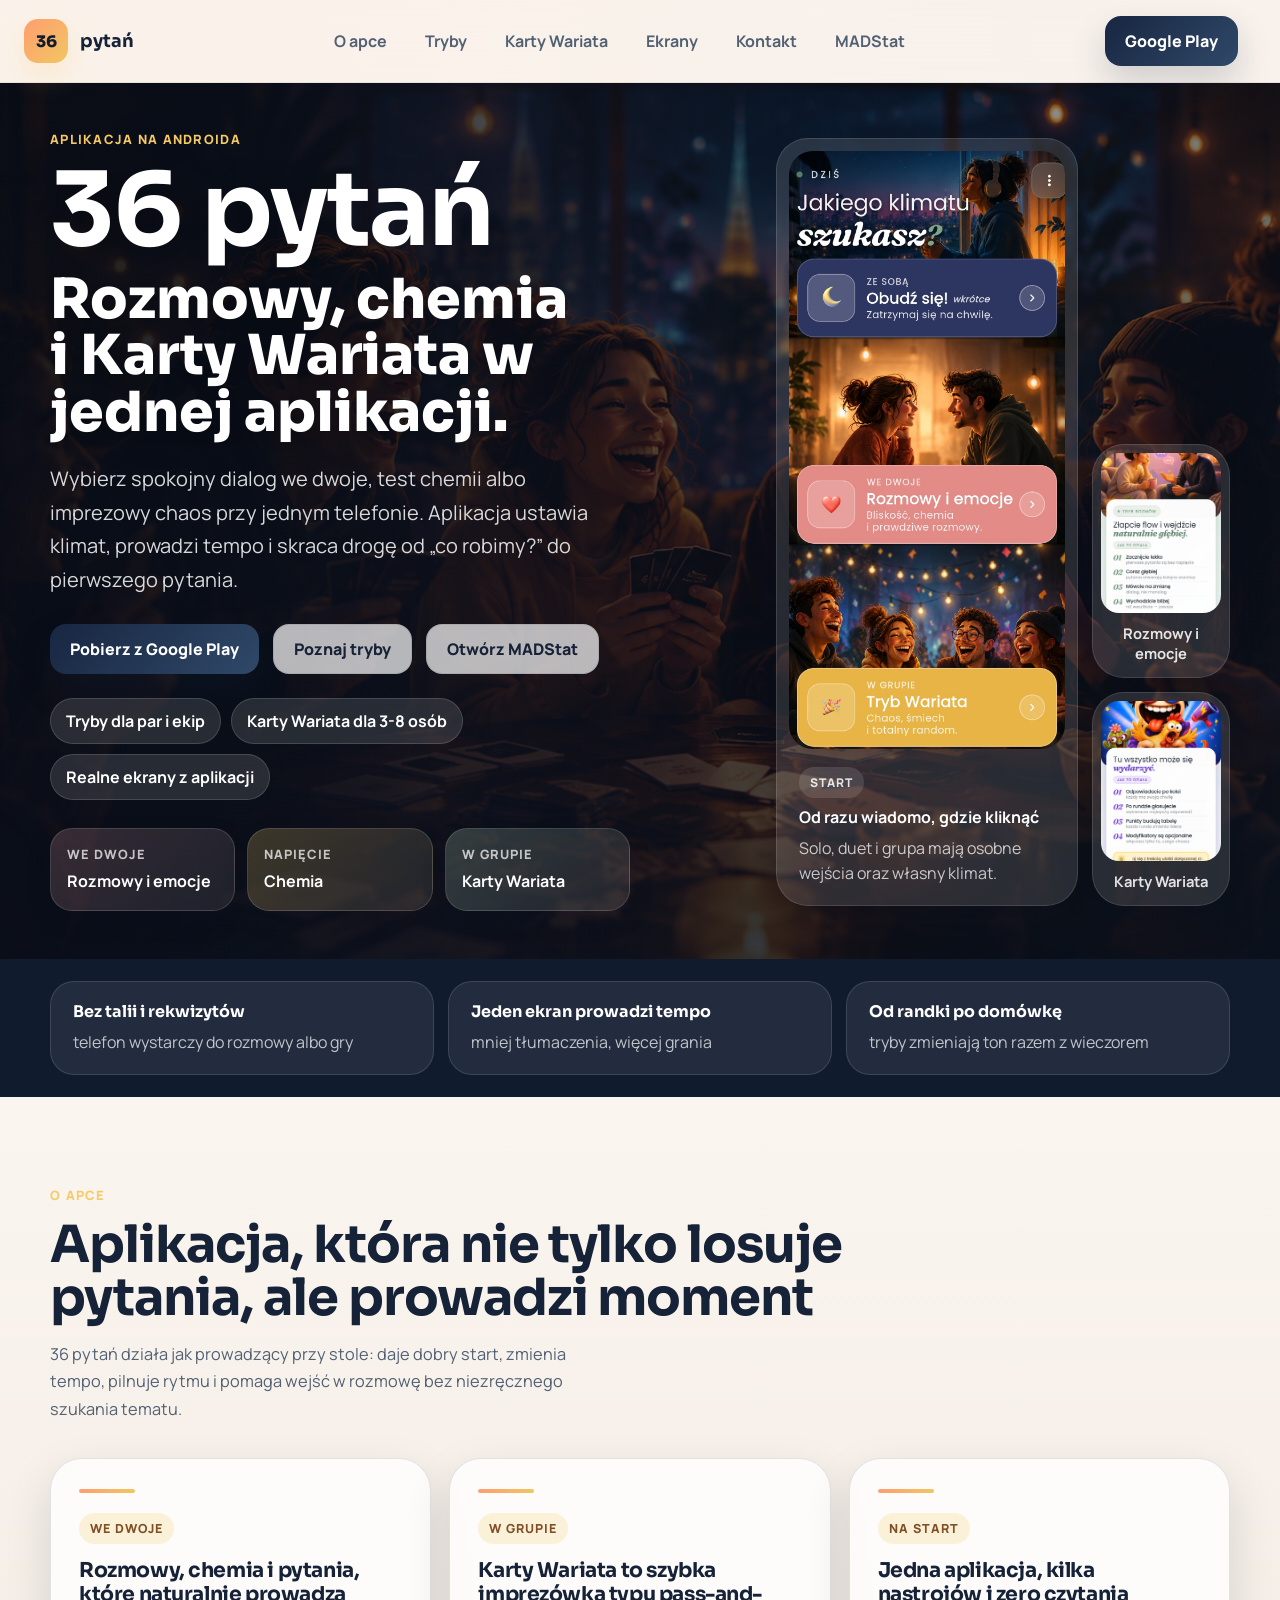
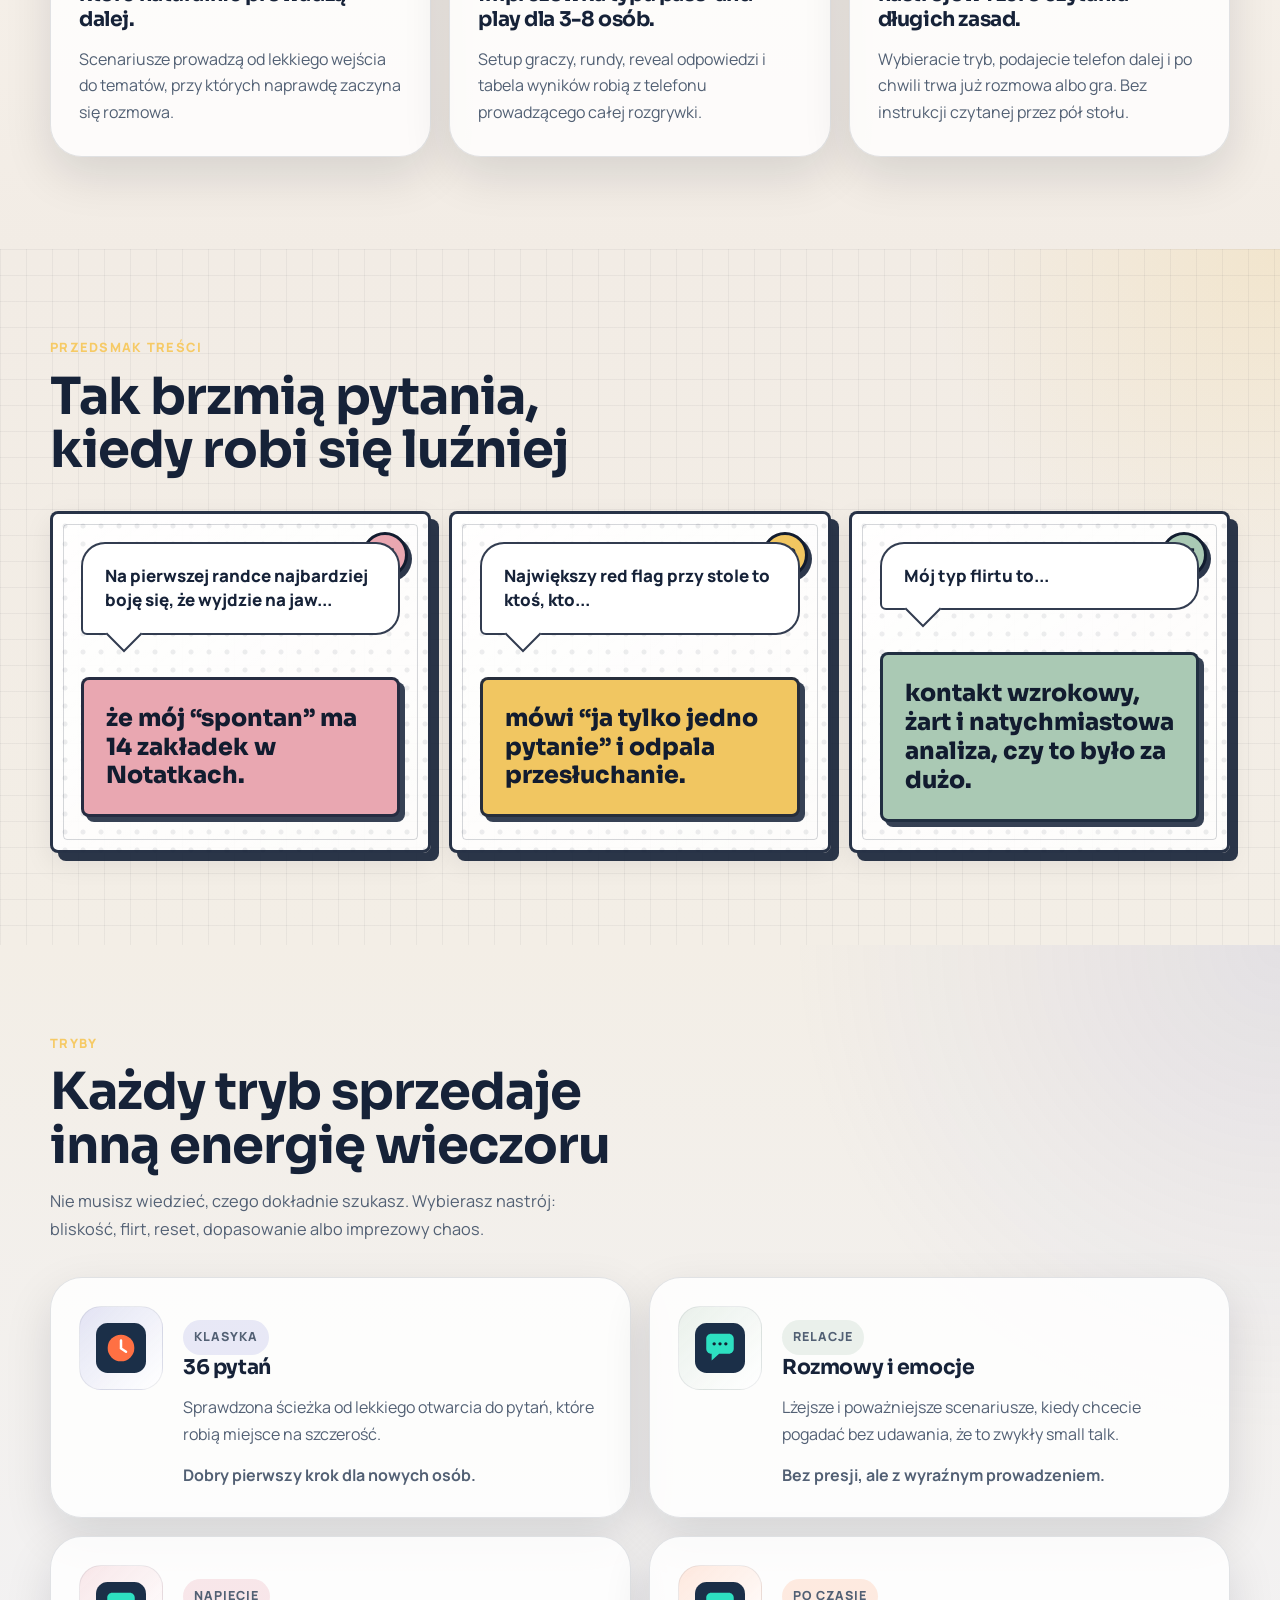
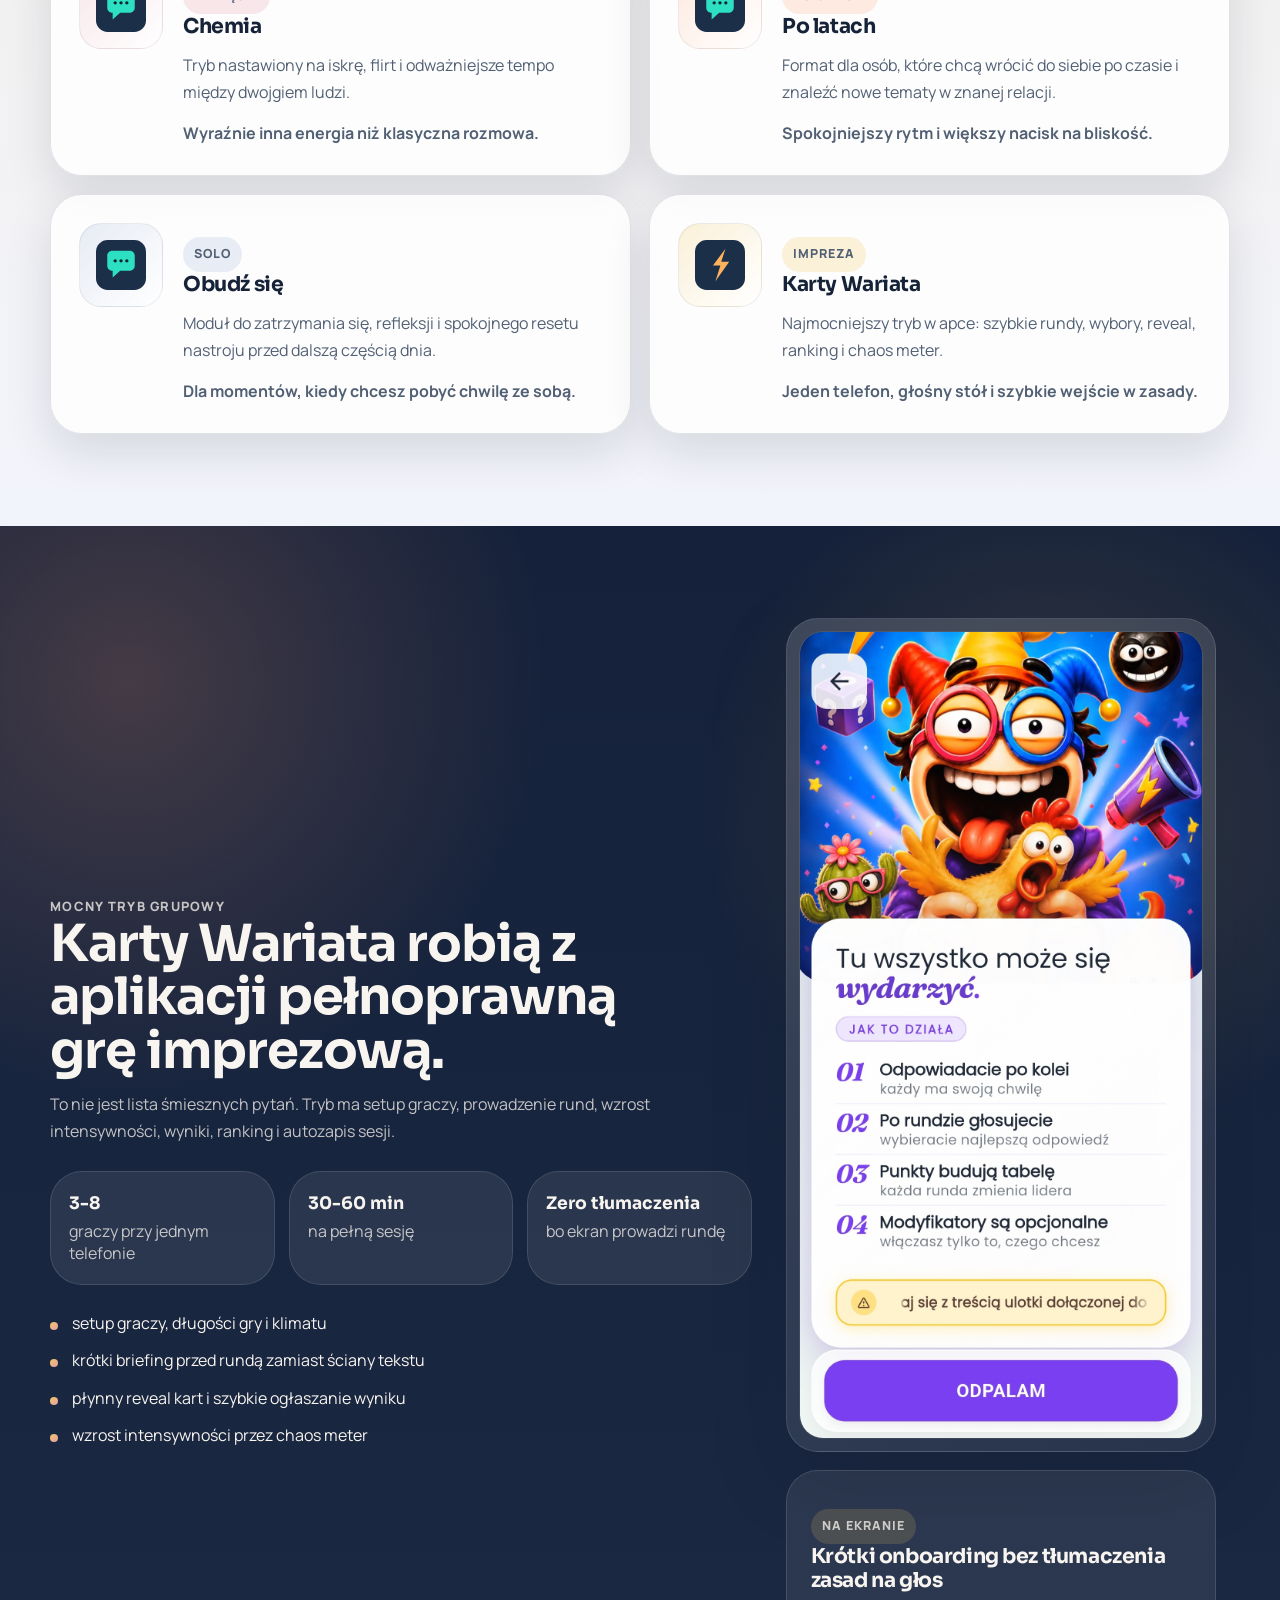
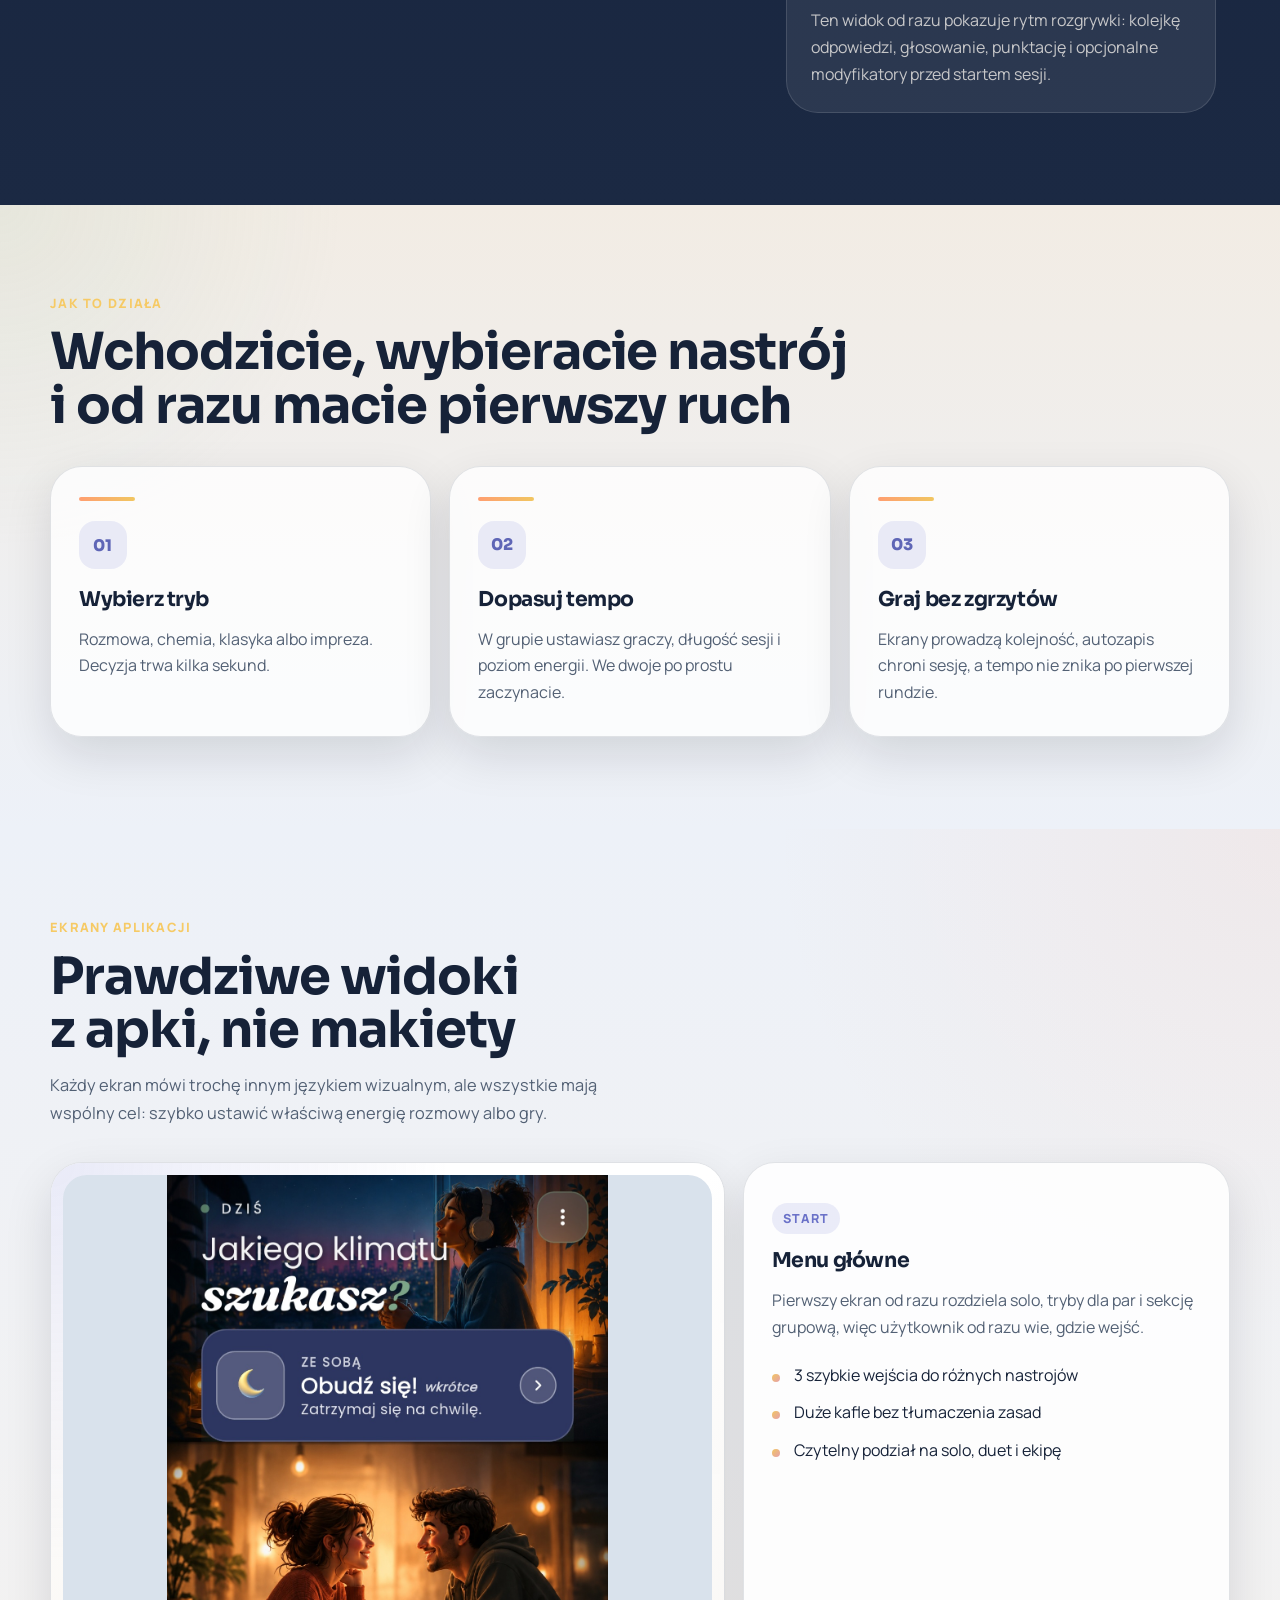
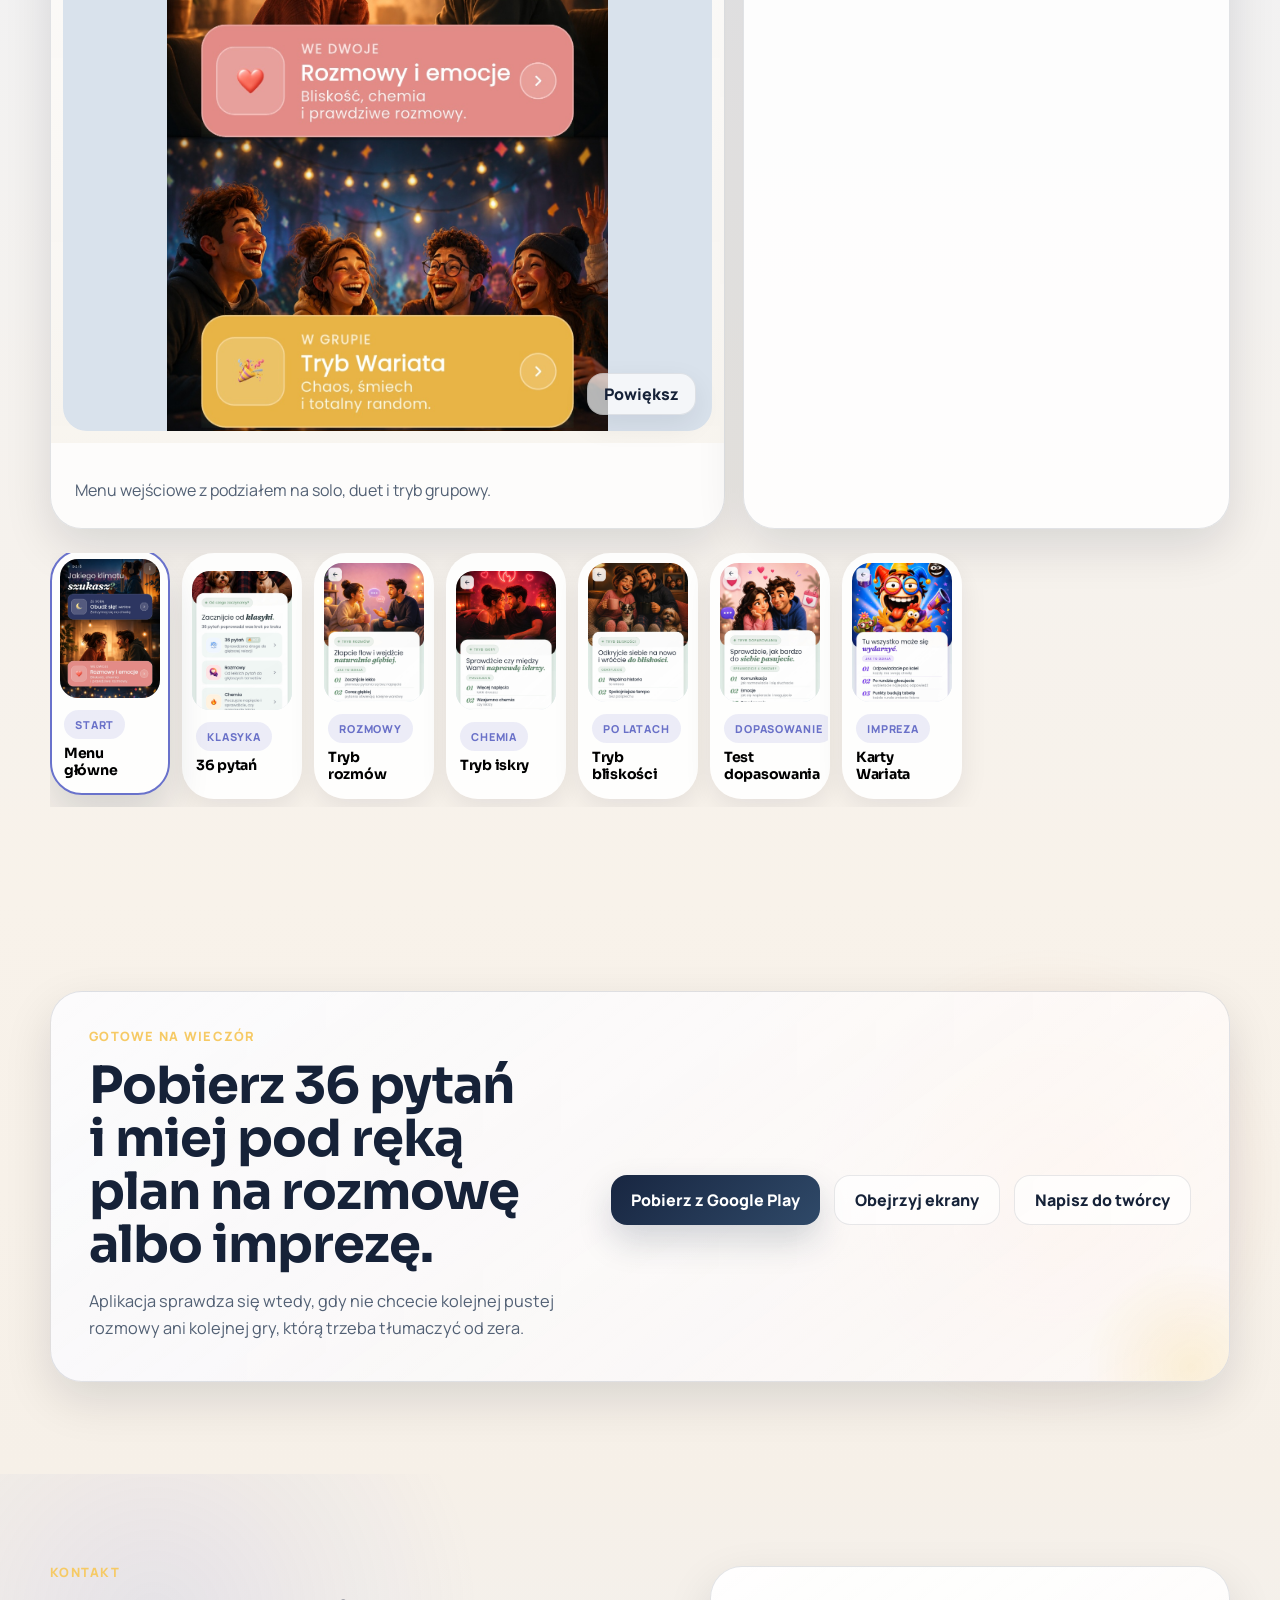
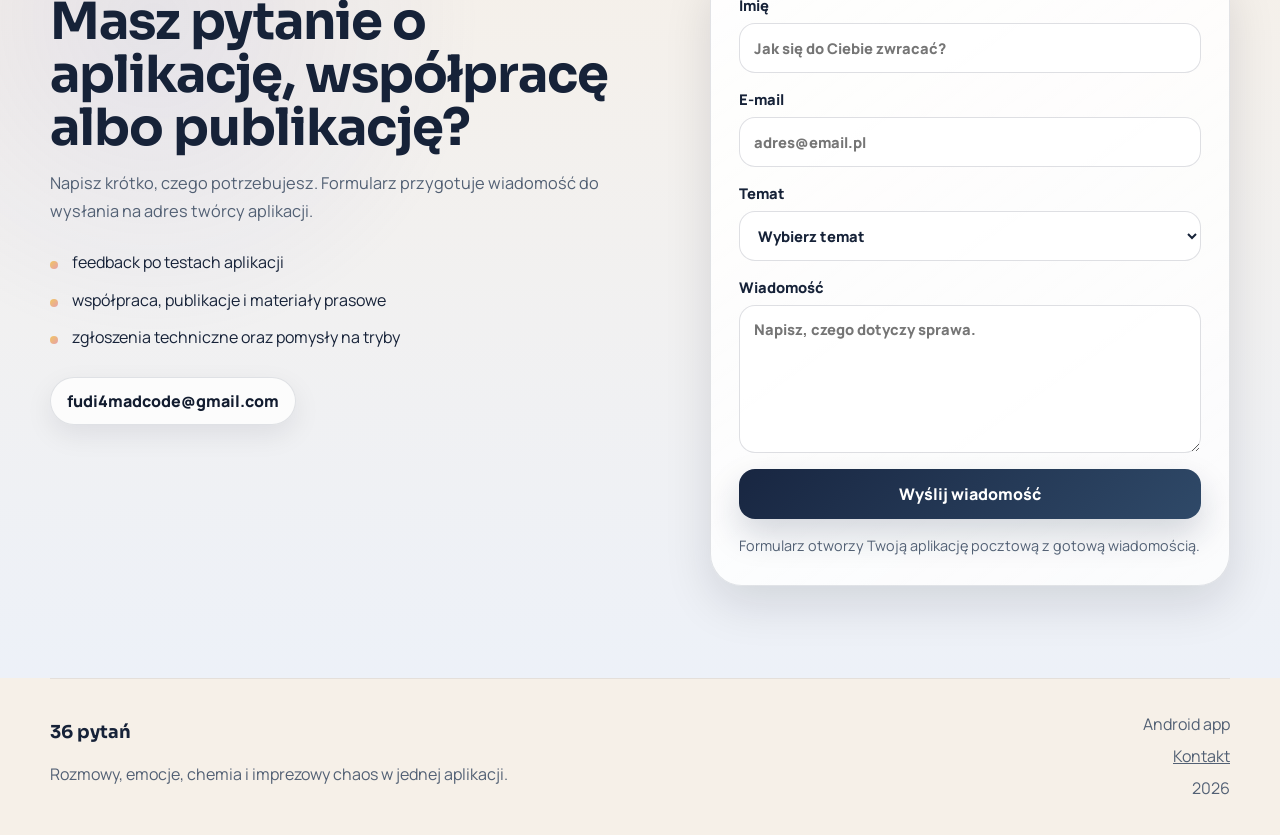
==== commit 1bec7e55: "website: add direct MADStat entry points on homepage" ====
--- a/index.html
+++ b/index.html
@@ -71,6 +71,7 @@
         <a href="#karty-wariata">Karty Wariata</a>
         <a href="#ekrany">Ekrany</a>
         <a href="#kontakt">Kontakt</a>
+        <a href="/madstat/" target="_blank" rel="noopener noreferrer">MADStat</a>
       </nav>
 
       <a
@@ -132,6 +133,13 @@
                 >Pobierz z Google Play</a
               >
               <a class="btn btn-secondary" href="#tryby">Poznaj tryby</a>
+              <a
+                class="btn btn-secondary"
+                href="/madstat/"
+                target="_blank"
+                rel="noopener noreferrer"
+                >Otwórz MADStat</a
+              >
             </div>
 
             <ul class="hero-points">
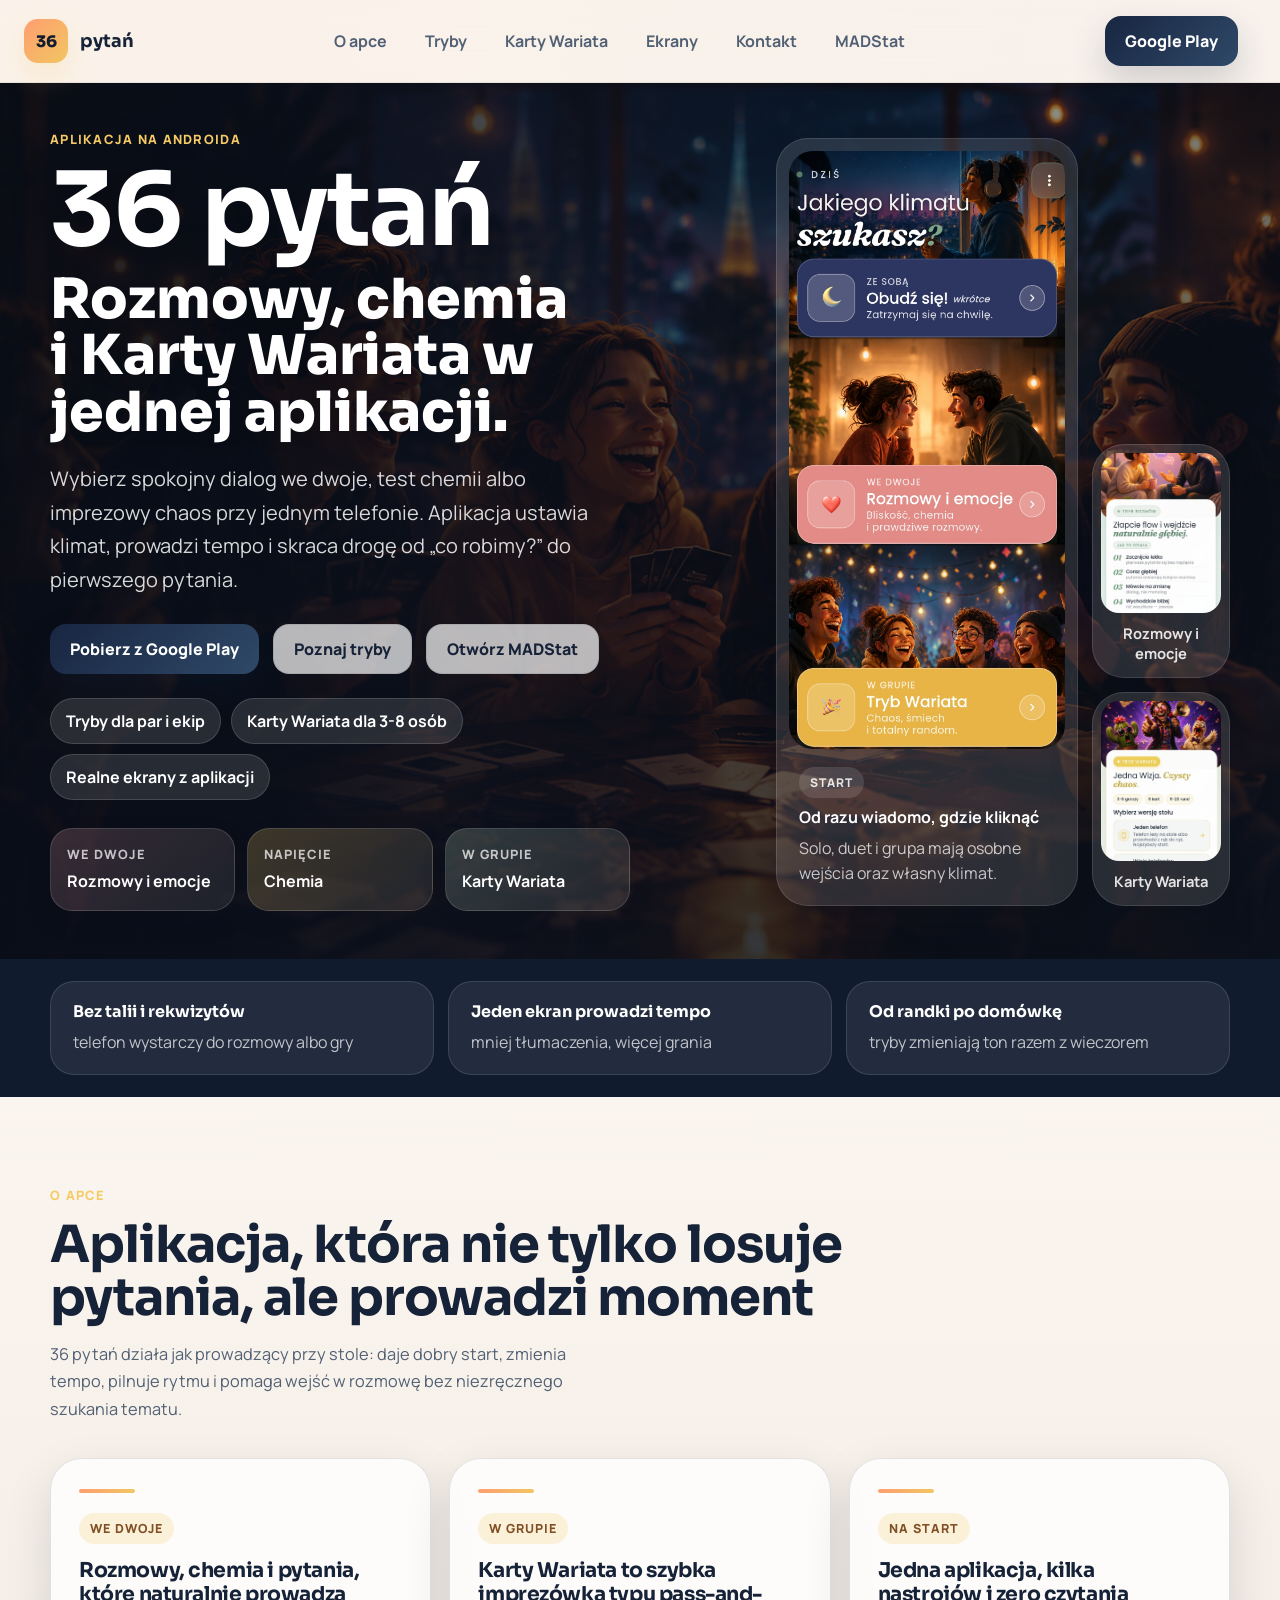
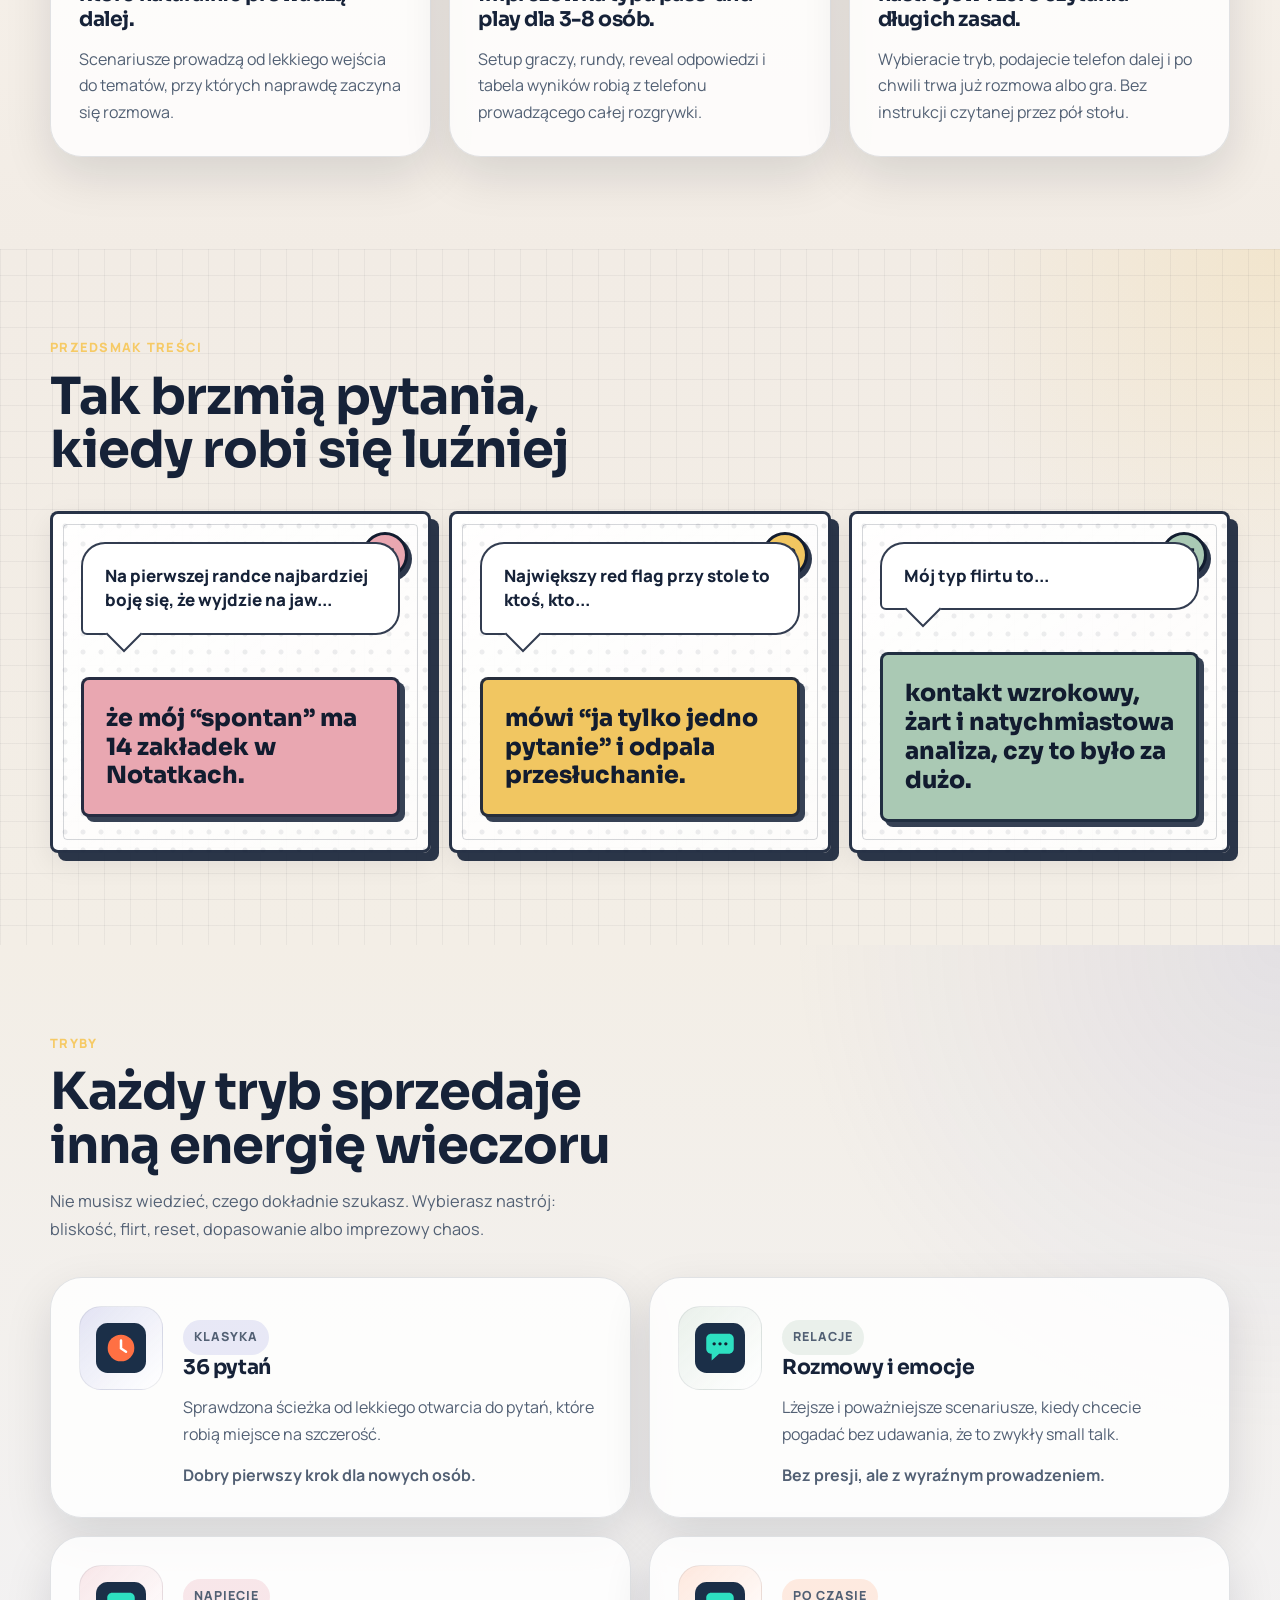
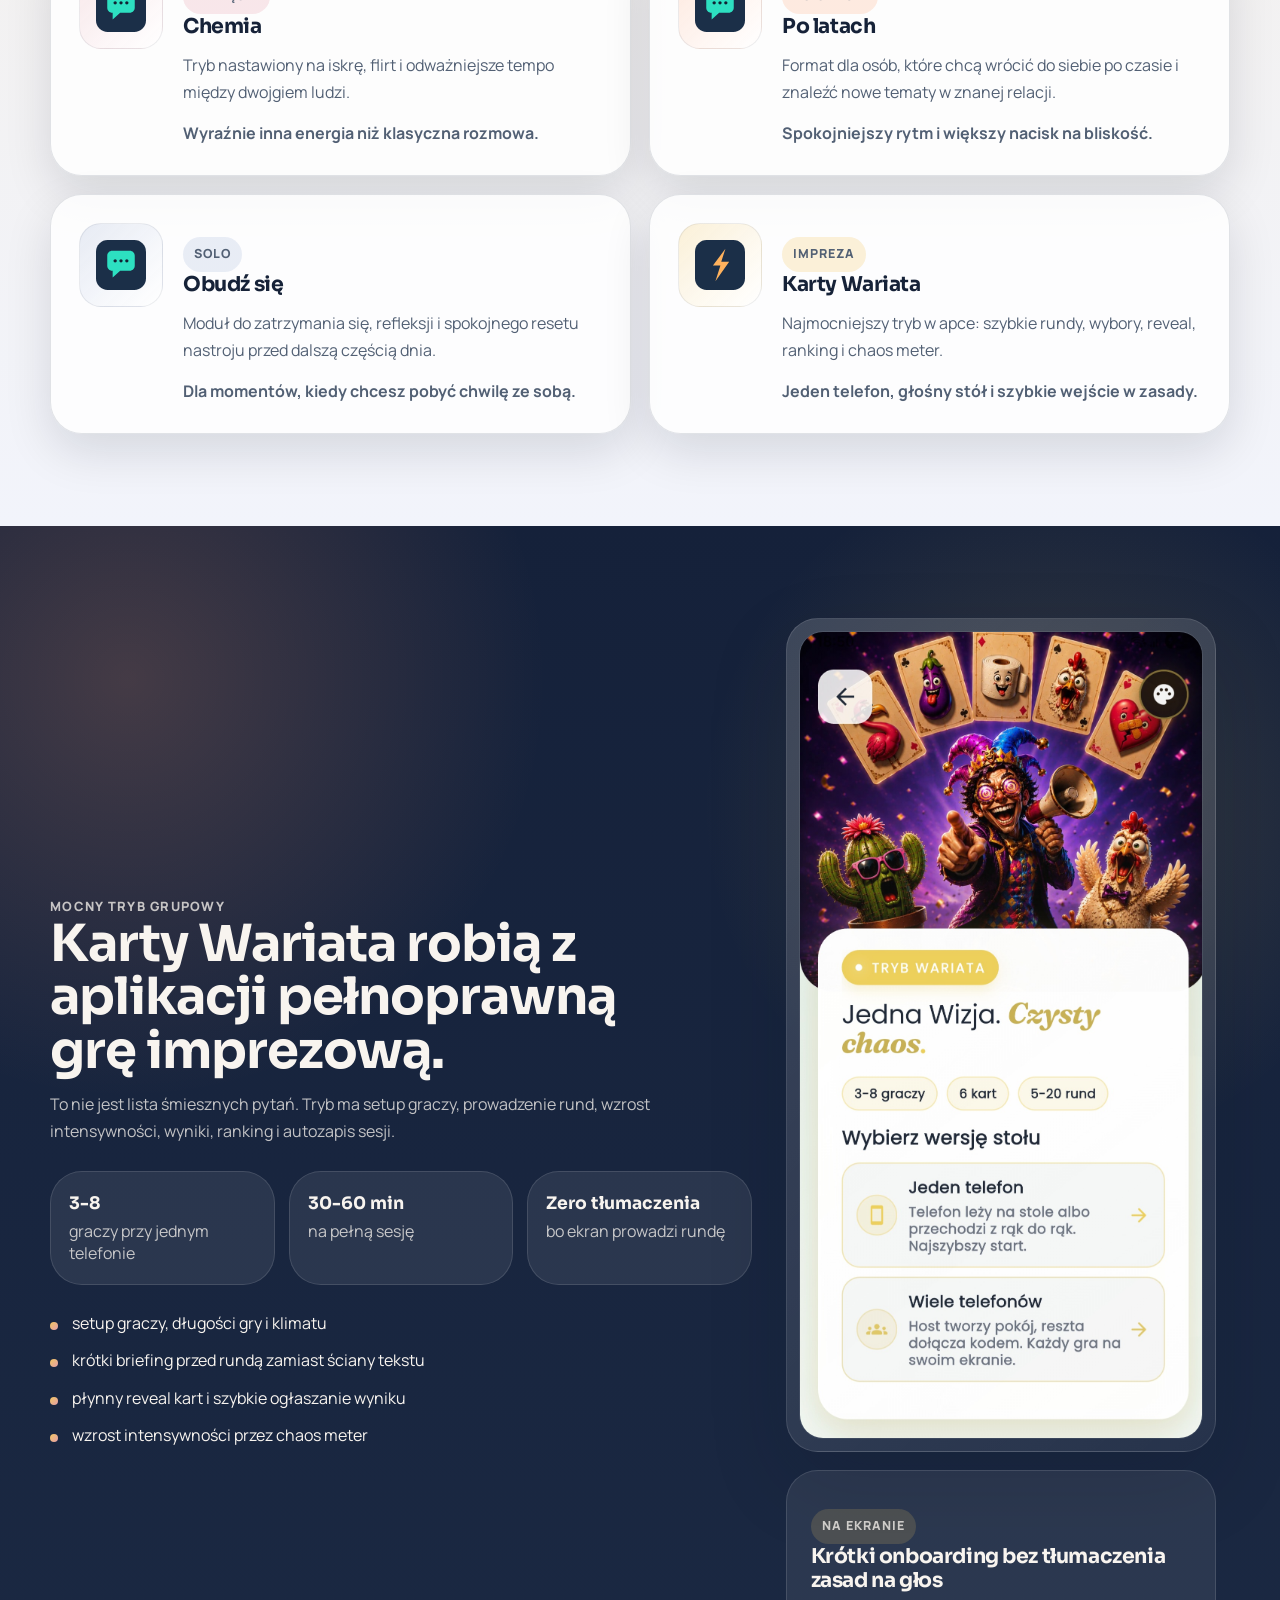
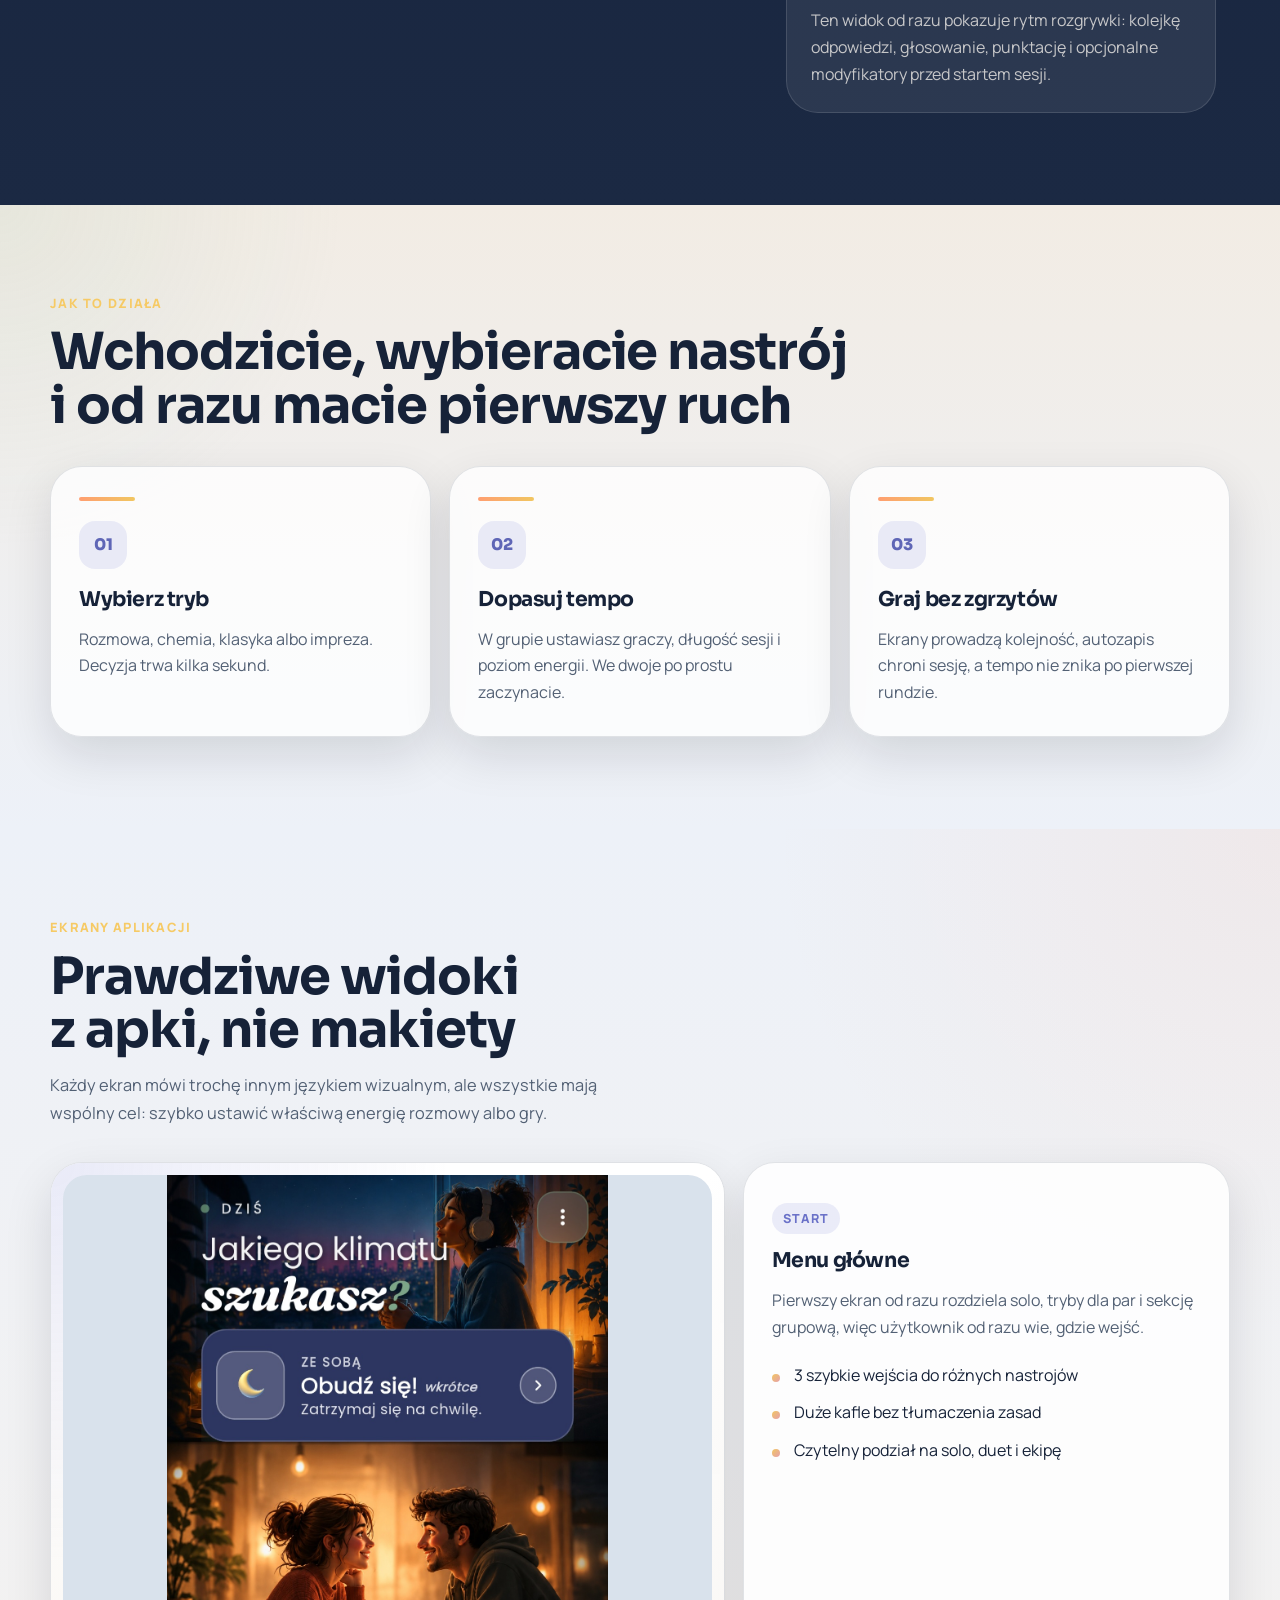
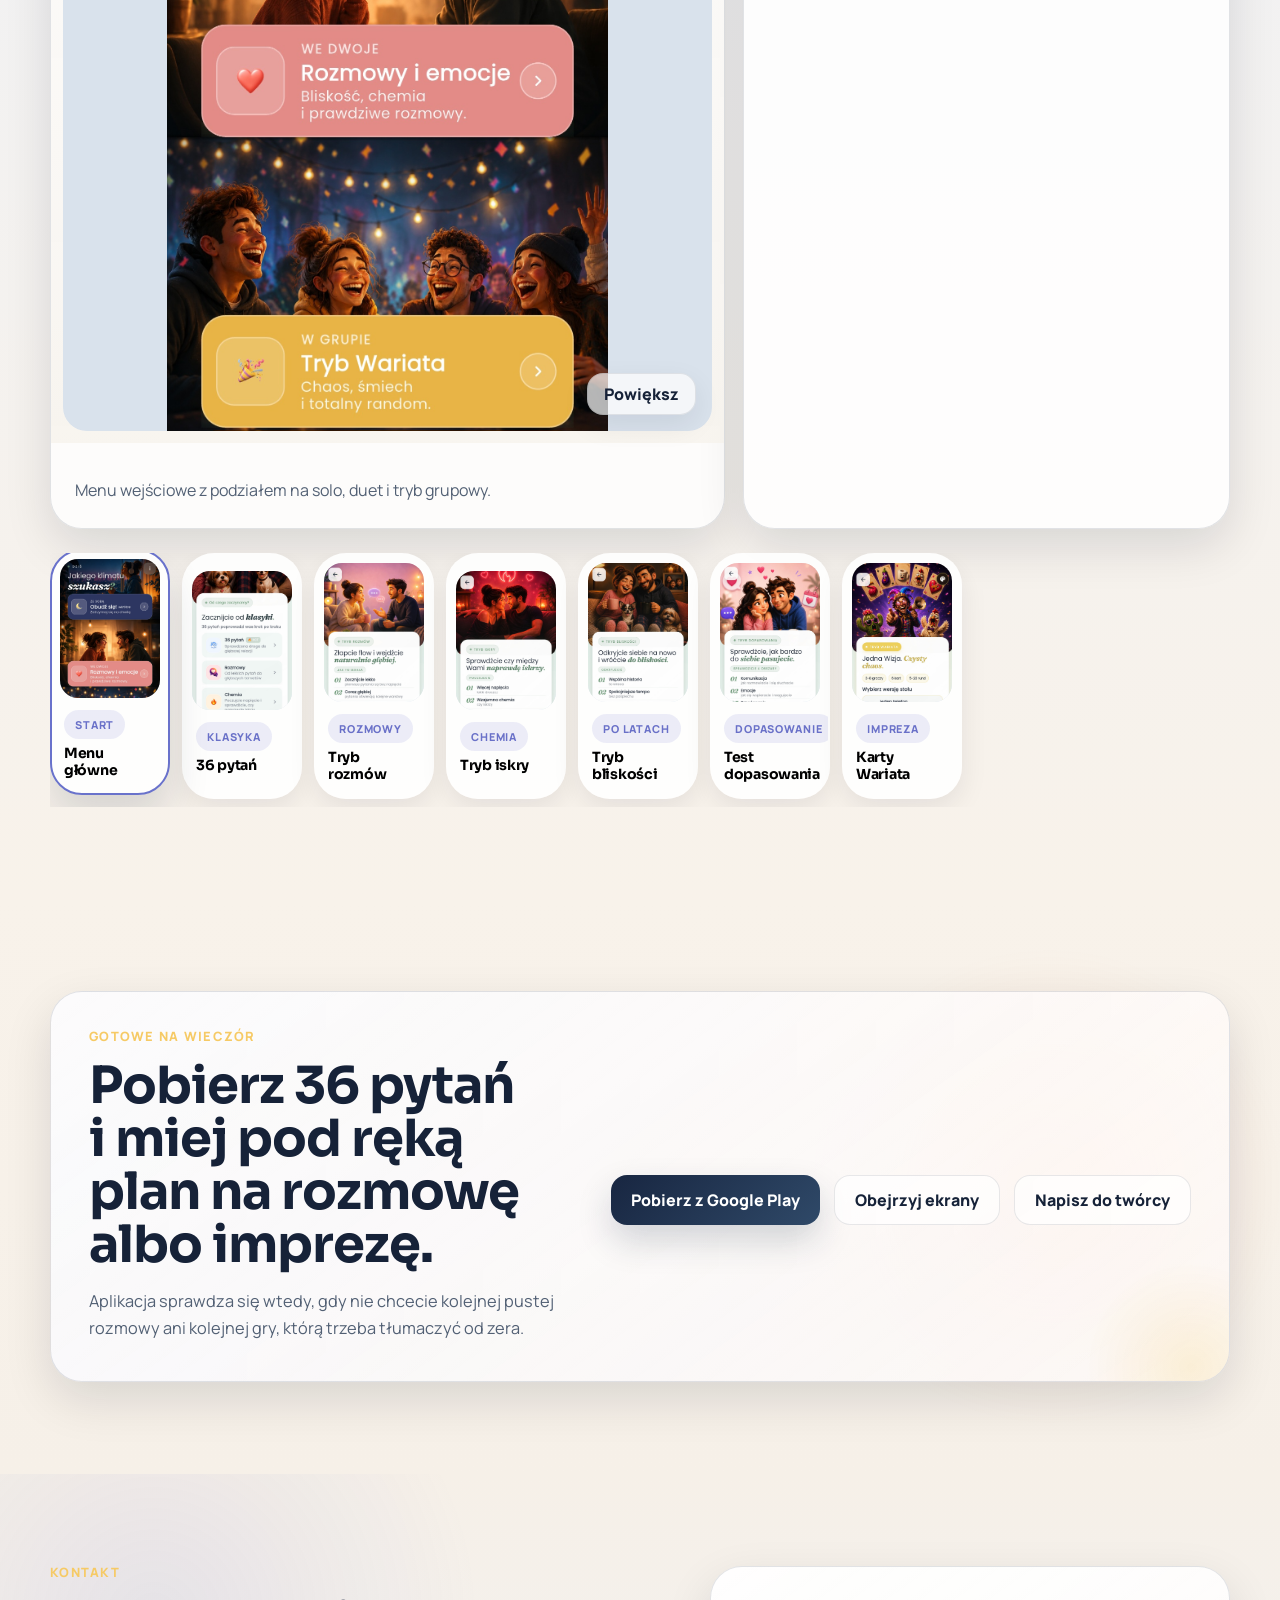
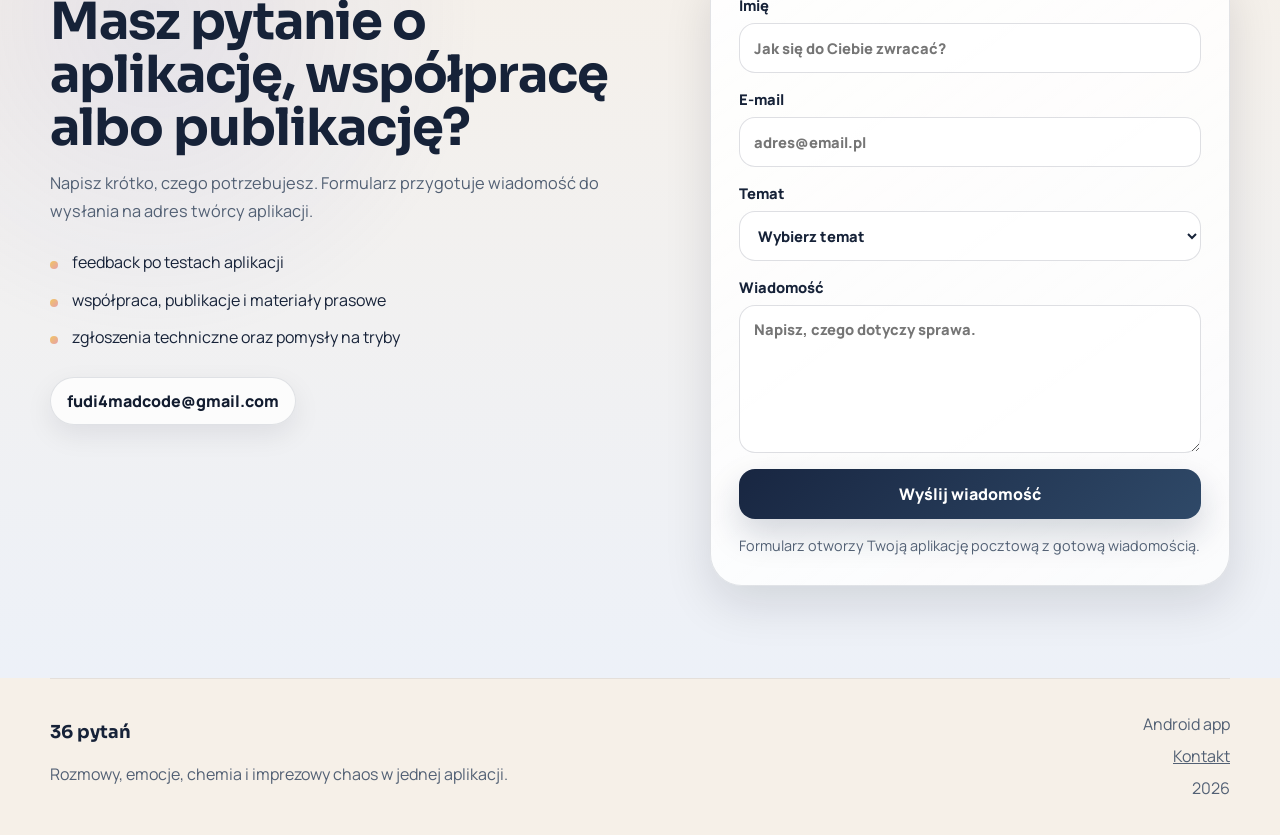
==== commit d5a40ed9: "Update Wariata graphic and add tab guides for STAT_APP" ====
--- a/index.html
+++ b/index.html
@@ -196,10 +196,10 @@
 
               <figure class="showcase-card">
                 <img
-                  src="graphics/Screenshot_20260509_003323.jpg"
+                  src="graphics/Screenshot_20260525_185002.jpg"
                   alt="Ekran zasad trybu Karty Wariata"
-                  width="1080"
-                  height="2091"
+                  width="1067"
+                  height="2147"
                   loading="lazy"
                   decoding="async"
                 />
@@ -515,10 +515,10 @@
           <div class="feature-visual reveal">
             <figure class="feature-shot">
               <img
-                src="graphics/Screenshot_20260509_003323.jpg"
+                src="graphics/Screenshot_20260525_185002.jpg"
                 alt="Ekran onboardingu Karty Wariata z zasadami rund, głosowania i punktacji"
-                width="1080"
-                height="2091"
+                width="1067"
+                height="2147"
                 loading="lazy"
                 decoding="async"
               />
@@ -846,7 +846,7 @@
                 aria-selected="false"
                 tabindex="-1"
                 aria-controls="gallery-display"
-                data-image="graphics/Screenshot_20260509_003323.jpg"
+                data-image="graphics/Screenshot_20260525_185002.jpg"
                 data-tag="Impreza"
                 data-title="Karty Wariata"
                 data-caption="Onboarding Karty Wariata z zasadami rund, głosowania i punktacji."
@@ -856,11 +856,11 @@
               >
                 <span class="gallery-thumb-media">
                   <img
-                    src="graphics/Screenshot_20260509_003323.jpg"
+                    src="graphics/Screenshot_20260525_185002.jpg"
                     alt=""
                     aria-hidden="true"
-                    width="1080"
-                    height="2091"
+                    width="1067"
+                    height="2147"
                     loading="lazy"
                     decoding="async"
                   />
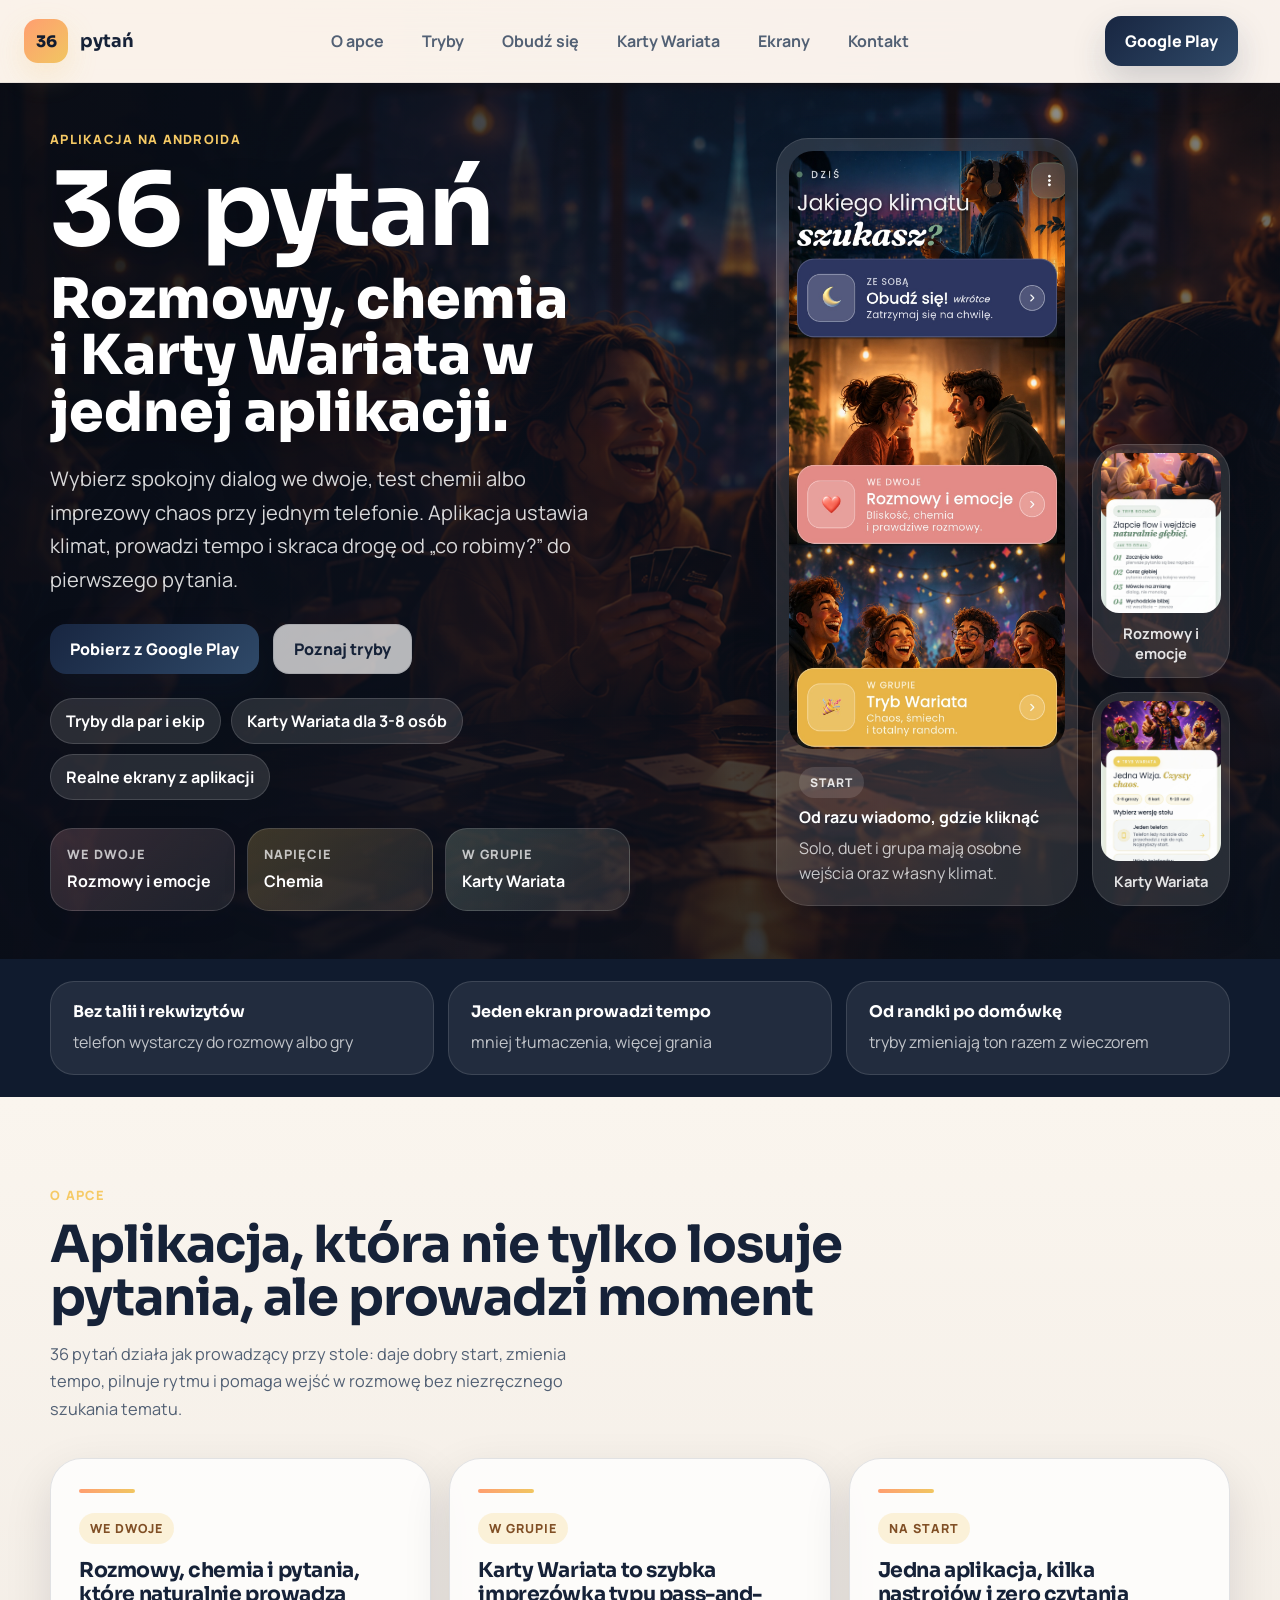
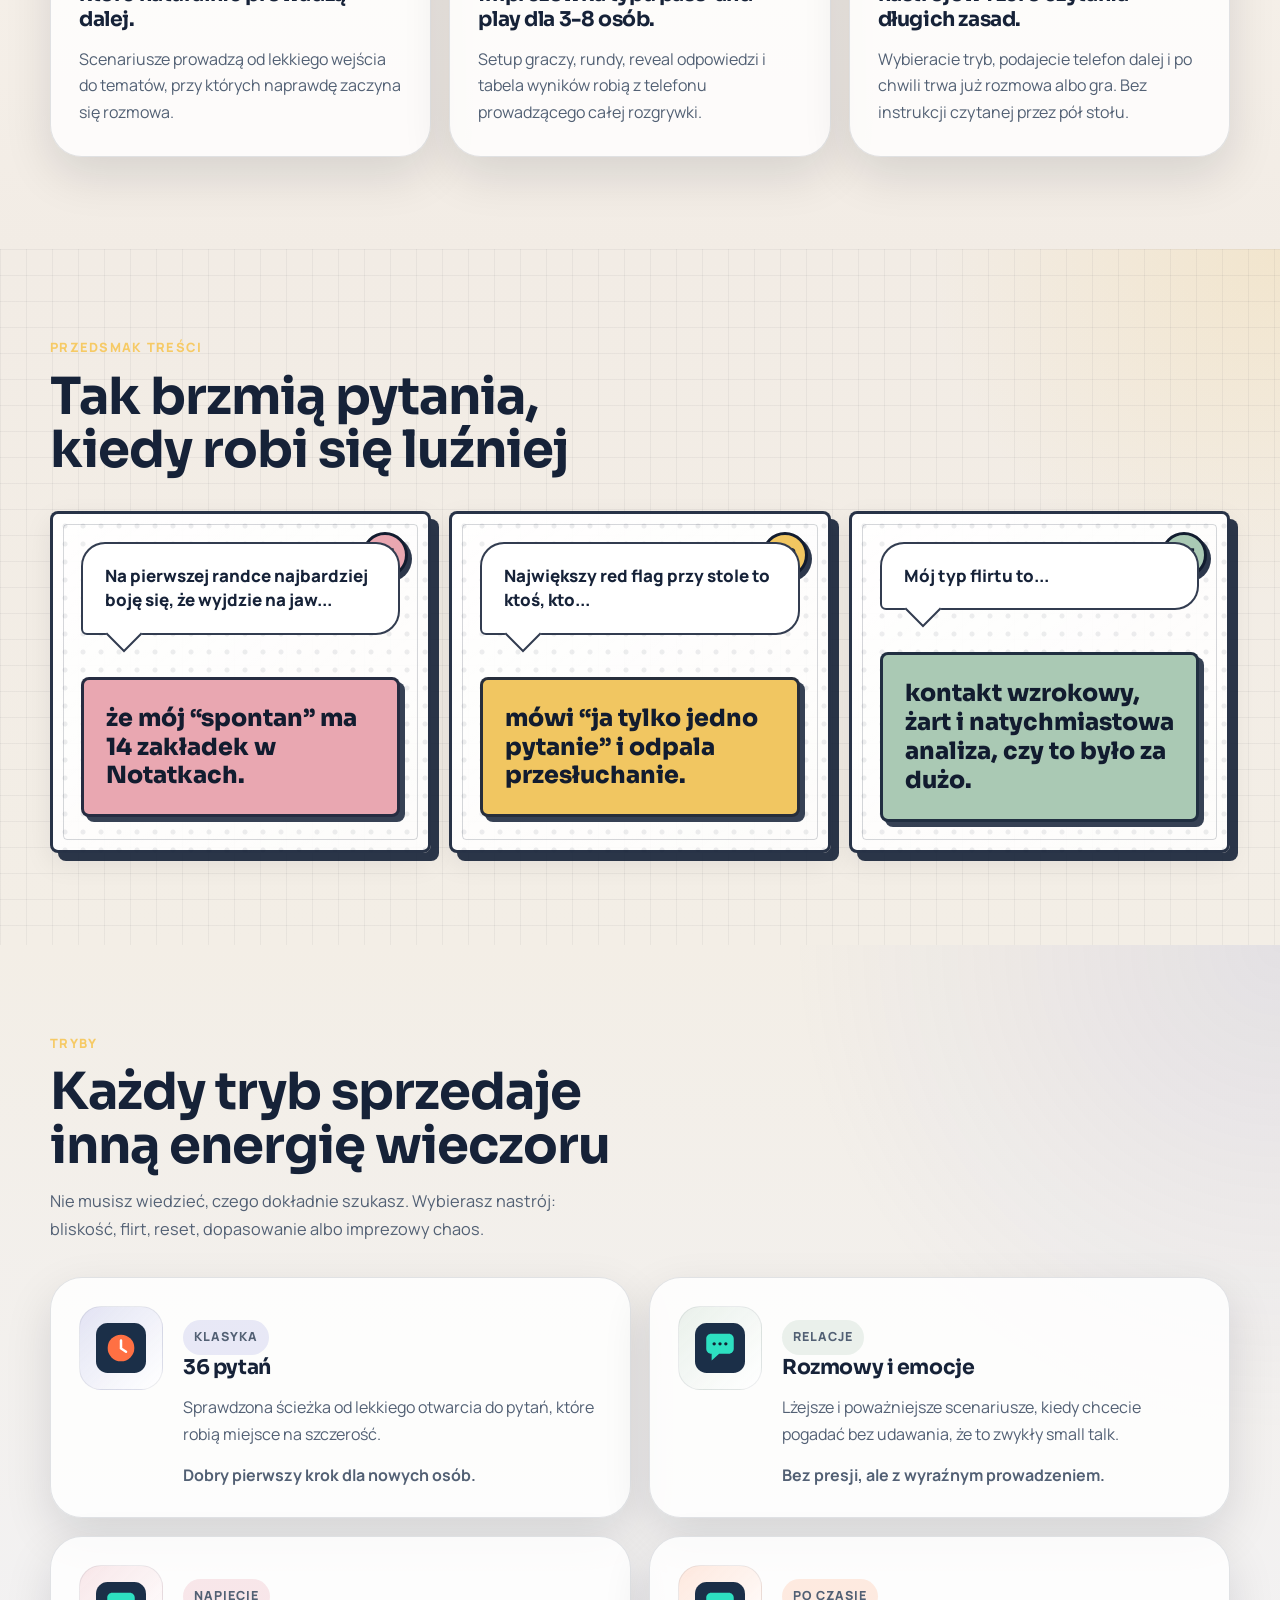
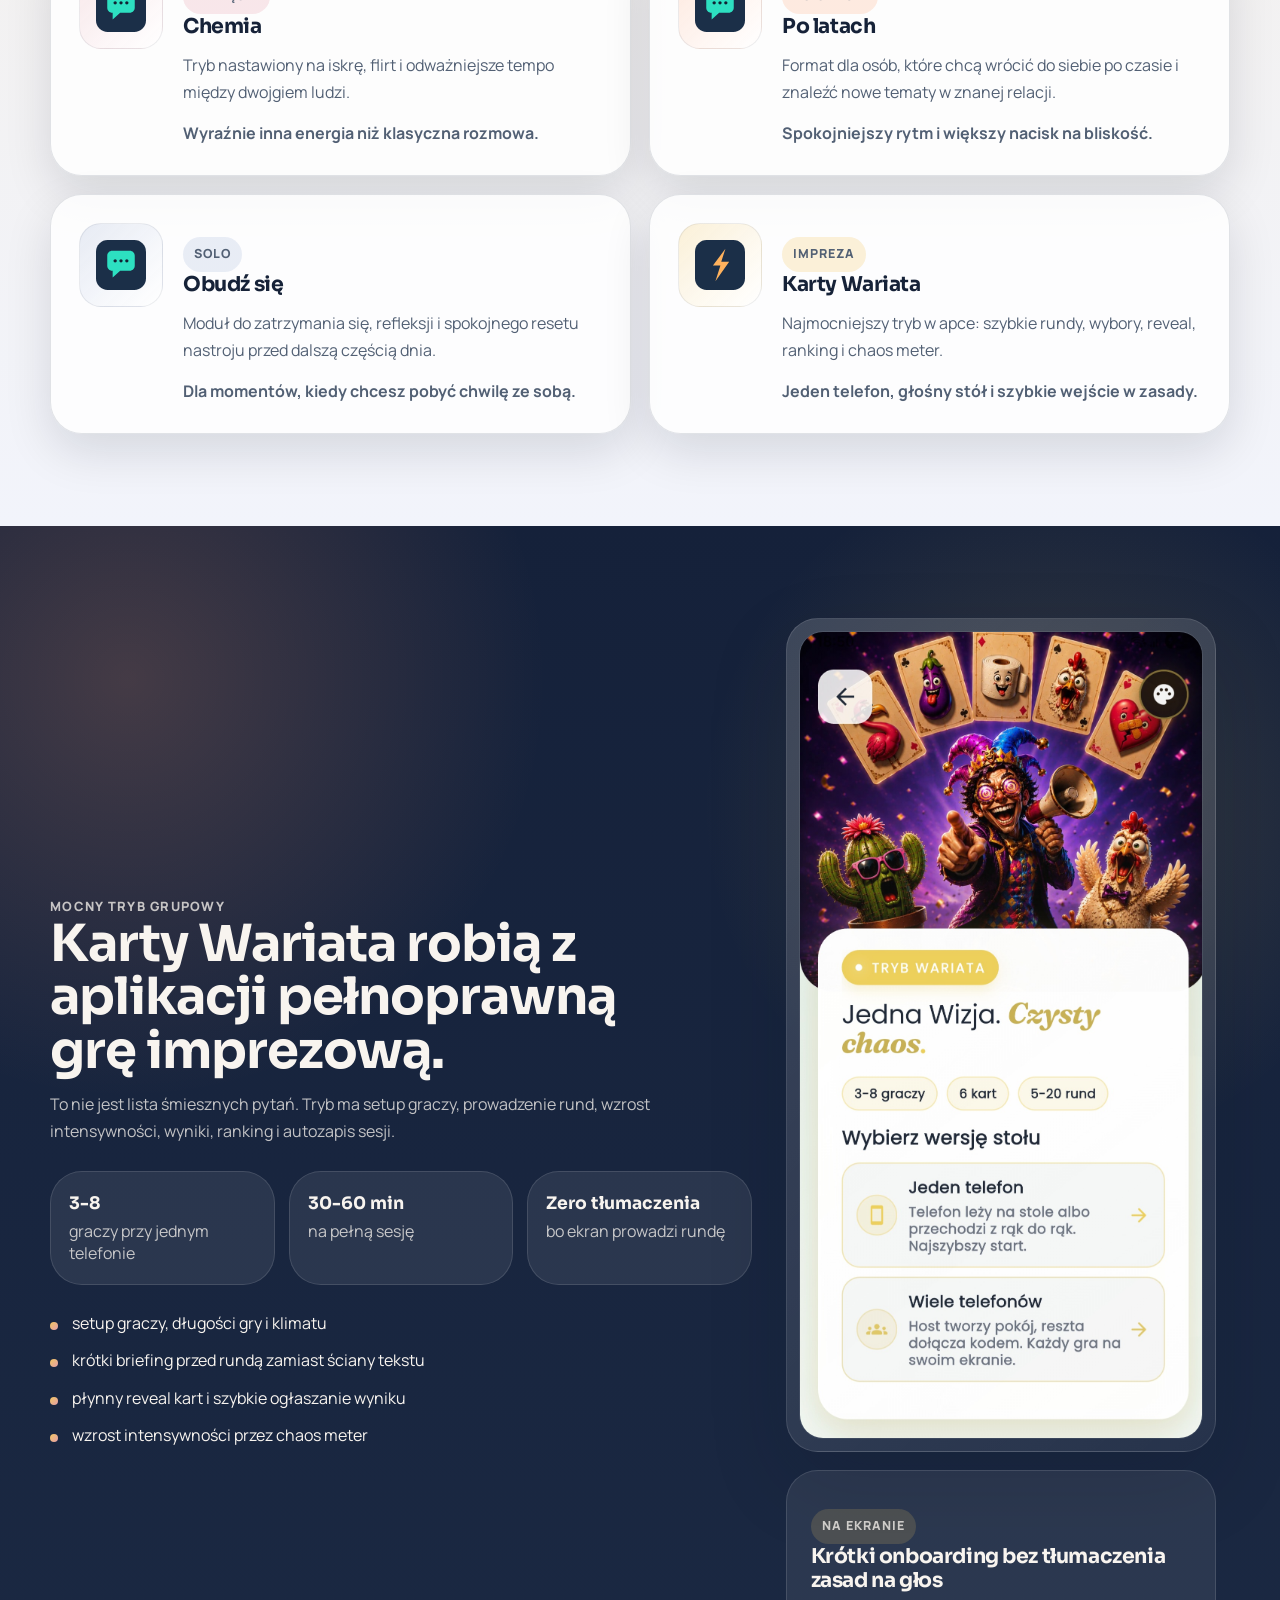
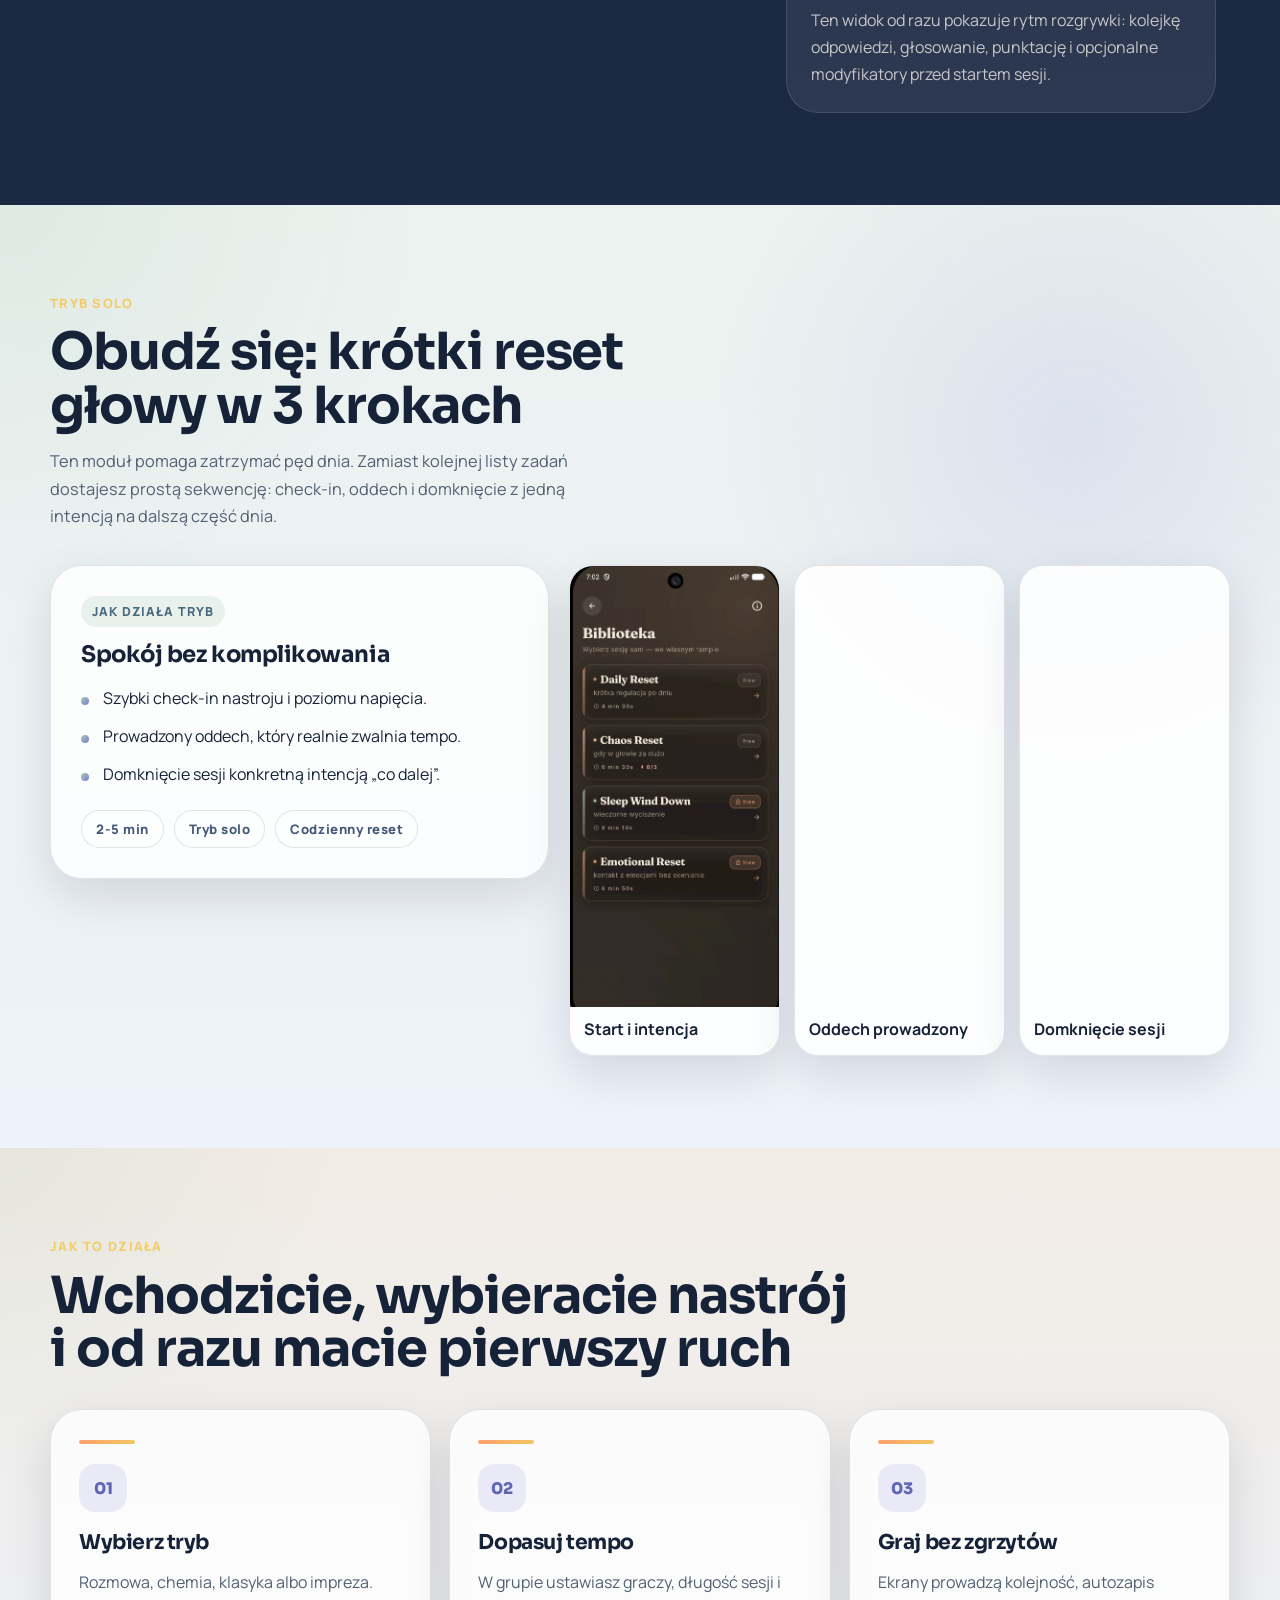
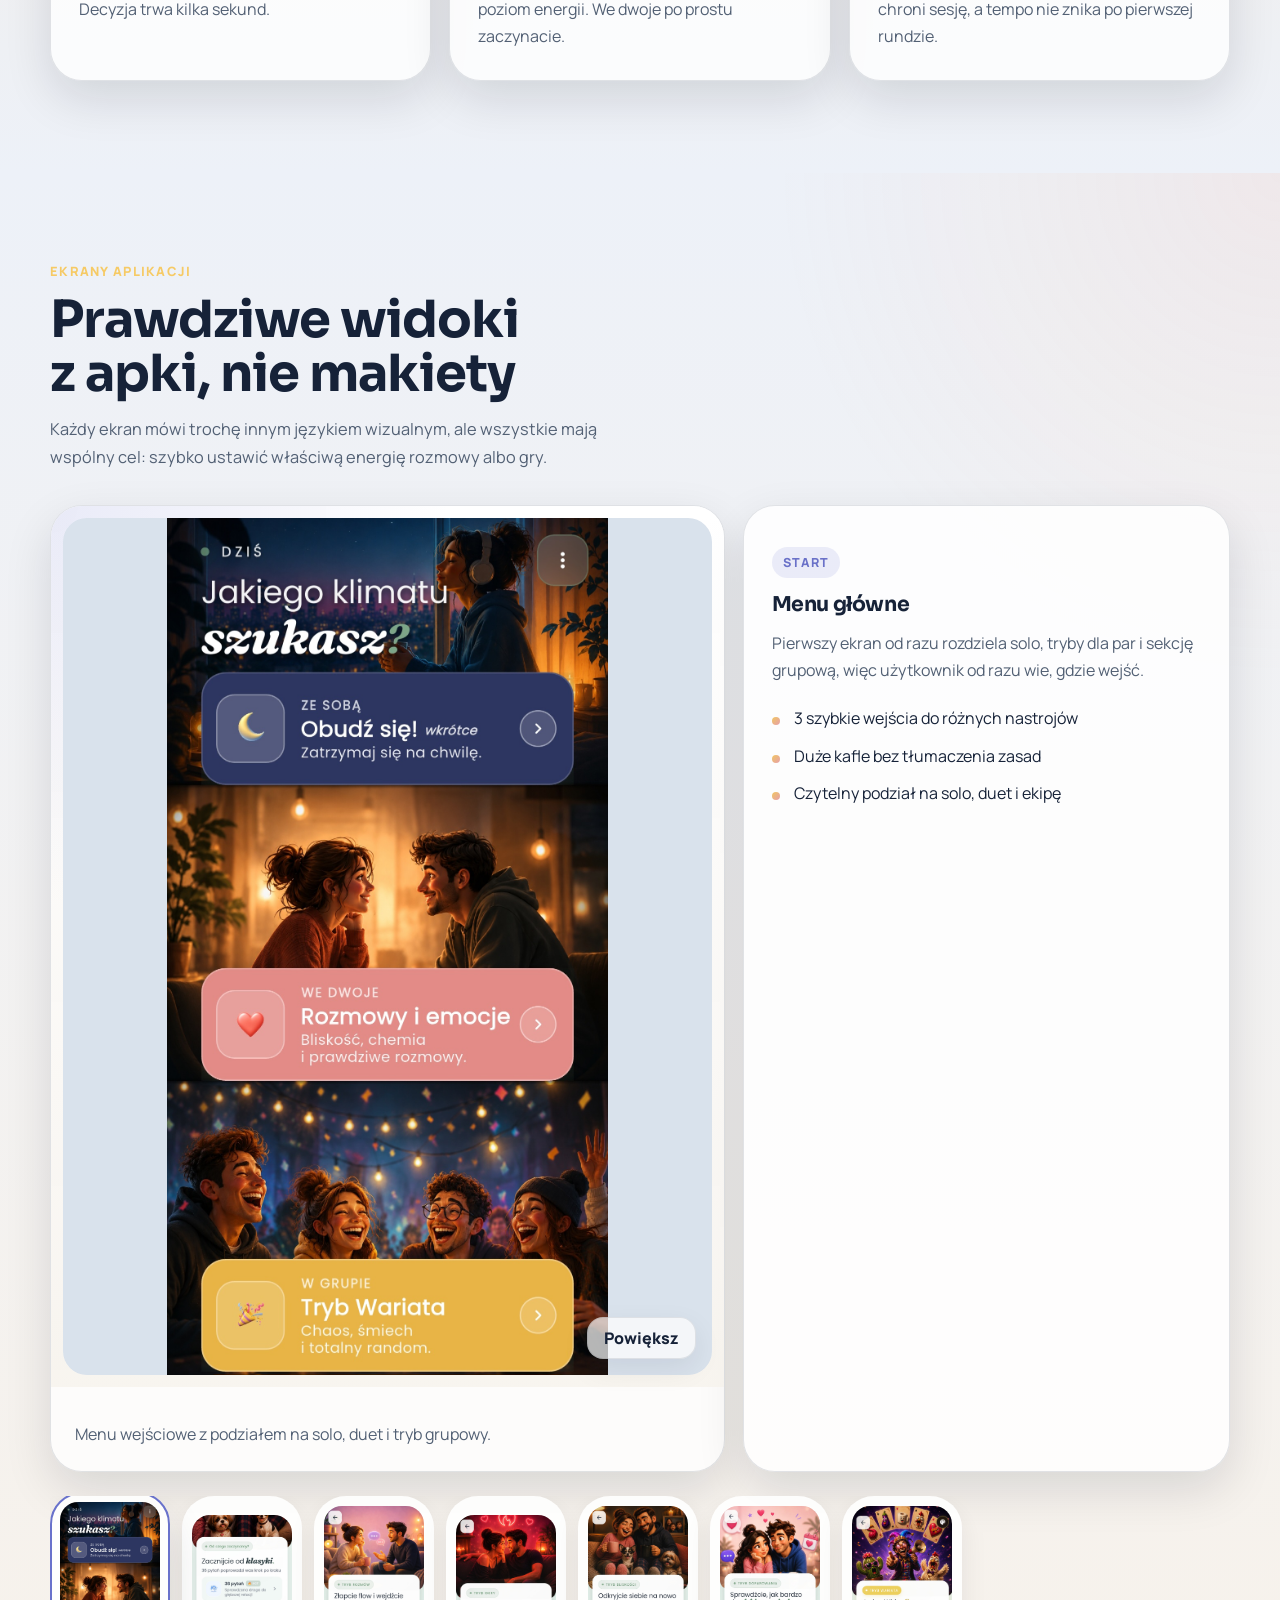
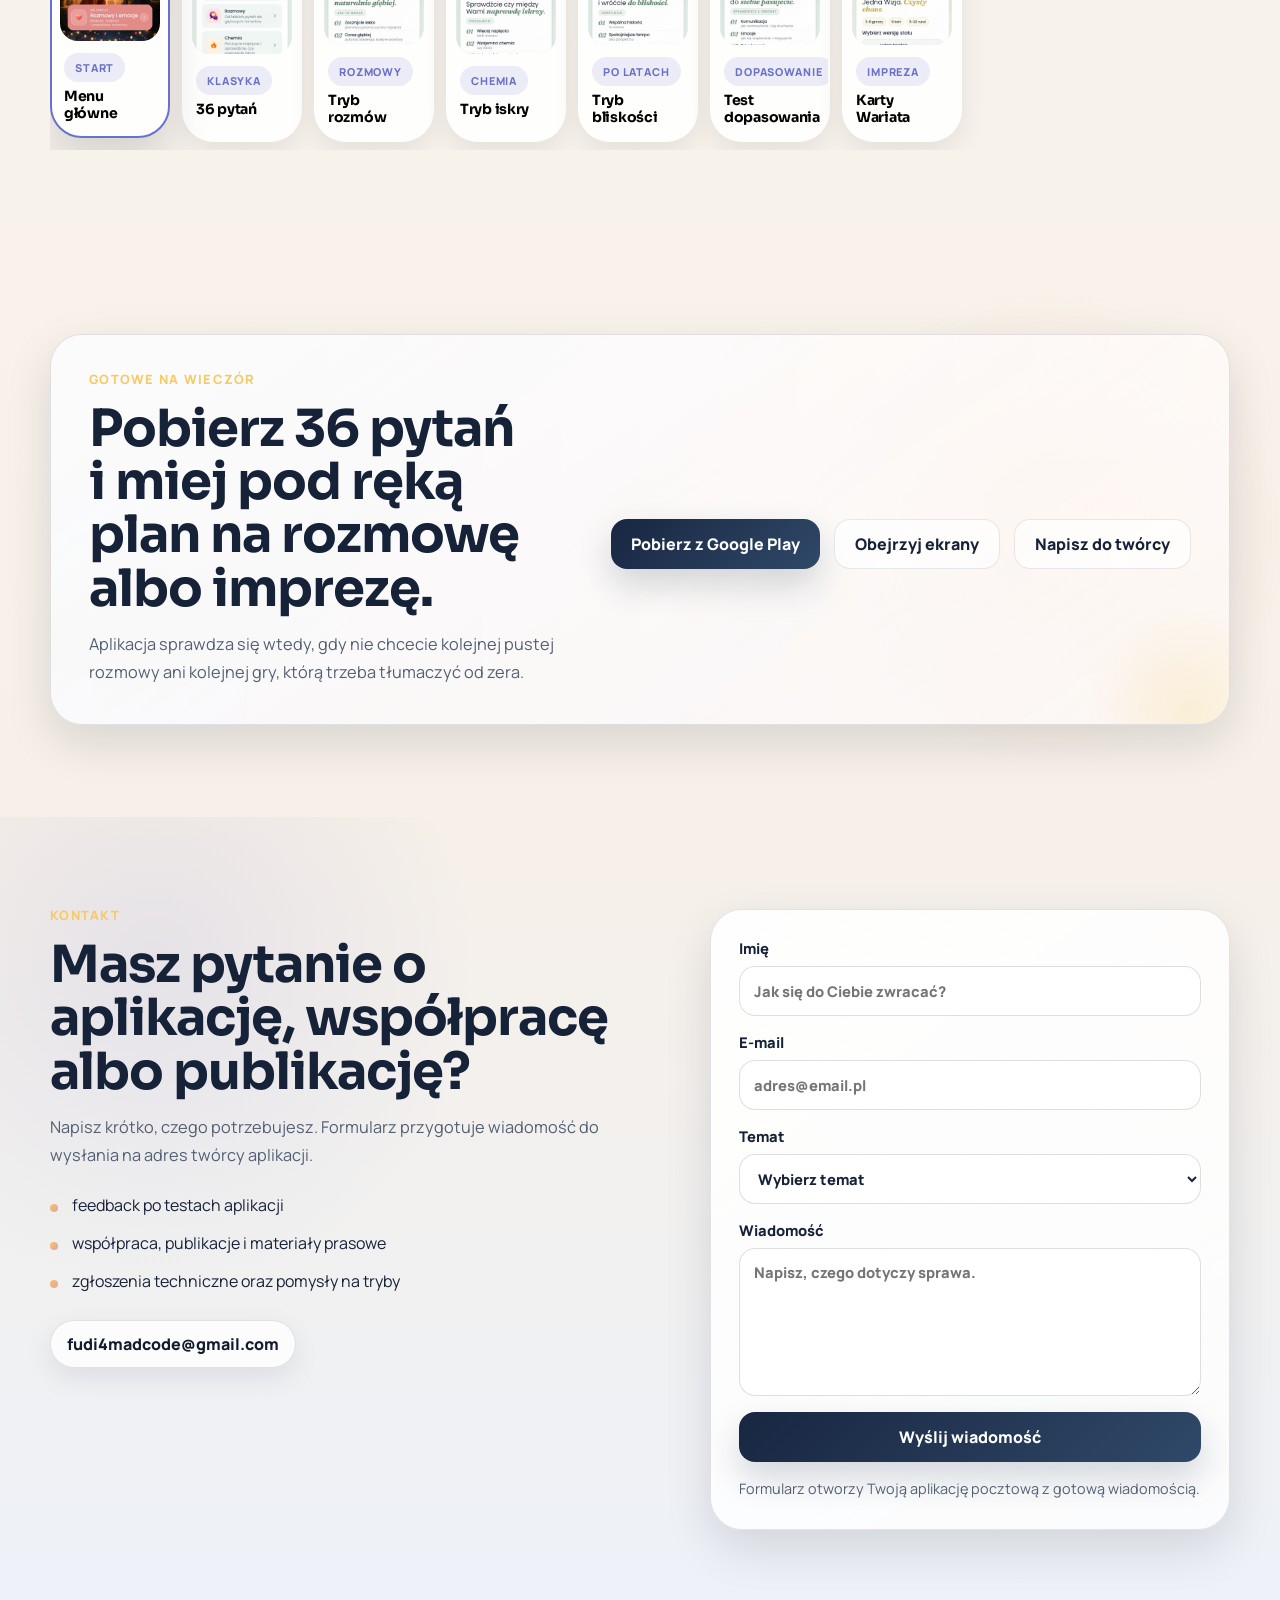
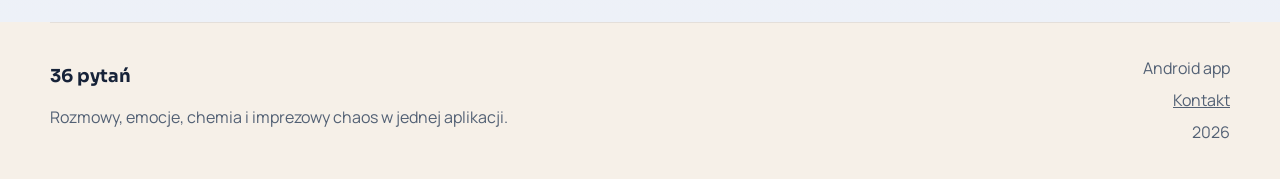
==== commit 2ee64c9e: "Move STAT_APP banner to madstat and add Obudz sie section" ====
--- a/index.html
+++ b/index.html
@@ -68,10 +68,10 @@
       <nav id="site-nav" class="top-nav" aria-label="Nawigacja główna">
         <a href="#o-apce">O apce</a>
         <a href="#tryby">Tryby</a>
+        <a href="#obudz-sie">Obudź się</a>
         <a href="#karty-wariata">Karty Wariata</a>
         <a href="#ekrany">Ekrany</a>
         <a href="#kontakt">Kontakt</a>
-        <a href="/madstat/" target="_blank" rel="noopener noreferrer">MADStat</a>
       </nav>
 
       <a
@@ -133,13 +133,6 @@
                 >Pobierz z Google Play</a
               >
               <a class="btn btn-secondary" href="#tryby">Poznaj tryby</a>
-              <a
-                class="btn btn-secondary"
-                href="/madstat/"
-                target="_blank"
-                rel="noopener noreferrer"
-                >Otwórz MADStat</a
-              >
             </div>
 
             <ul class="hero-points">
@@ -533,6 +526,77 @@
                 sesji.
               </p>
             </article>
+          </div>
+        </div>
+      </section>
+
+      <section
+        id="obudz-sie"
+        class="section section-awaken"
+        aria-labelledby="awaken-title"
+      >
+        <div class="section-shell">
+          <div class="section-heading reveal">
+            <p class="eyebrow">Tryb solo</p>
+            <h2 id="awaken-title">Obudź się: krótki reset głowy w 3 krokach</h2>
+            <p class="section-lead">
+              Ten moduł pomaga zatrzymać pęd dnia. Zamiast kolejnej listy zadań
+              dostajesz prostą sekwencję: check-in, oddech i domknięcie z jedną
+              intencją na dalszą część dnia.
+            </p>
+          </div>
+
+          <div class="awaken-layout">
+            <article class="awaken-copy reveal">
+              <p class="awaken-kicker">Jak działa tryb</p>
+              <h3>Spokój bez komplikowania</h3>
+              <ul class="awaken-list">
+                <li>Szybki check-in nastroju i poziomu napięcia.</li>
+                <li>Prowadzony oddech, który realnie zwalnia tempo.</li>
+                <li>Domknięcie sesji konkretną intencją „co dalej”.</li>
+              </ul>
+              <div class="awaken-tags">
+                <span>2-5 min</span>
+                <span>Tryb solo</span>
+                <span>Codzienny reset</span>
+              </div>
+            </article>
+
+            <div class="awaken-gallery reveal">
+              <figure class="awaken-shot">
+                <img
+                  src="graphics/obudz-sie-20260525-01.png"
+                  alt="Ekran trybu Obudź się z wejściowym check-inem i wyborem intencji"
+                  width="435"
+                  height="934"
+                  loading="lazy"
+                  decoding="async"
+                />
+                <figcaption>Start i intencja</figcaption>
+              </figure>
+              <figure class="awaken-shot">
+                <img
+                  src="graphics/obudz-sie-20260525-02.png"
+                  alt="Ekran prowadzonego ćwiczenia oddechowego w trybie Obudź się"
+                  width="427"
+                  height="939"
+                  loading="lazy"
+                  decoding="async"
+                />
+                <figcaption>Oddech prowadzony</figcaption>
+              </figure>
+              <figure class="awaken-shot">
+                <img
+                  src="graphics/obudz-sie-20260525-03.png"
+                  alt="Ekran podsumowania i domknięcia sesji w trybie Obudź się"
+                  width="422"
+                  height="925"
+                  loading="lazy"
+                  decoding="async"
+                />
+                <figcaption>Domknięcie sesji</figcaption>
+              </figure>
+            </div>
           </div>
         </div>
       </section>
--- a/styles.css
+++ b/styles.css
@@ -1027,6 +1027,130 @@
   background: rgba(241, 198, 97, 0.16);
 }
 
+.section-awaken {
+  background:
+    radial-gradient(
+      circle at top left,
+      rgba(170, 201, 180, 0.2),
+      transparent 26%
+    ),
+    radial-gradient(
+      circle at 84% 24%,
+      rgba(118, 126, 208, 0.14),
+      transparent 28%
+    ),
+    linear-gradient(180deg, #ecf2ef 0%, #eef2fa 100%);
+}
+
+.awaken-layout {
+  display: grid;
+  grid-template-columns: minmax(0, 0.86fr) minmax(0, 1.14fr);
+  gap: 20px;
+  align-items: start;
+}
+
+.awaken-copy {
+  padding: 30px;
+  border-radius: var(--radius-xl);
+  background: rgba(255, 255, 255, 0.82);
+  border: 1px solid var(--line);
+  box-shadow: var(--shadow-md);
+}
+
+.awaken-kicker {
+  display: inline-flex;
+  width: fit-content;
+  margin: 0 0 14px;
+  padding: 7px 11px;
+  border-radius: var(--radius-pill);
+  color: #476a7e;
+  font-size: 0.78rem;
+  font-weight: 800;
+  letter-spacing: 0.08em;
+  text-transform: uppercase;
+  background: rgba(170, 201, 180, 0.24);
+}
+
+.awaken-copy h3 {
+  font-size: 1.42rem;
+  line-height: 1.2;
+}
+
+.awaken-list {
+  display: grid;
+  gap: 12px;
+  margin: 18px 0 0;
+  padding: 0;
+  list-style: none;
+  color: var(--ink);
+}
+
+.awaken-list li {
+  position: relative;
+  padding-left: 22px;
+  line-height: 1.62;
+}
+
+.awaken-list li::before {
+  content: "";
+  position: absolute;
+  left: 0;
+  top: 11px;
+  width: 8px;
+  height: 8px;
+  border-radius: 50%;
+  background: linear-gradient(135deg, var(--mint), var(--violet));
+}
+
+.awaken-tags {
+  display: flex;
+  flex-wrap: wrap;
+  gap: 10px;
+  margin-top: 22px;
+}
+
+.awaken-tags span {
+  display: inline-flex;
+  align-items: center;
+  min-height: 38px;
+  padding: 0 14px;
+  border-radius: var(--radius-pill);
+  color: #425979;
+  font-size: 0.82rem;
+  font-weight: 800;
+  letter-spacing: 0.04em;
+  background: rgba(255, 255, 255, 0.7);
+  border: 1px solid rgba(66, 89, 121, 0.16);
+}
+
+.awaken-gallery {
+  display: grid;
+  grid-template-columns: repeat(3, minmax(0, 1fr));
+  gap: 14px;
+}
+
+.awaken-shot {
+  border-radius: 24px;
+  overflow: hidden;
+  background: rgba(255, 255, 255, 0.88);
+  border: 1px solid var(--line);
+  box-shadow: var(--shadow-md);
+}
+
+.awaken-shot img {
+  width: 100%;
+  aspect-ratio: 9 / 19;
+  object-fit: cover;
+  object-position: top center;
+}
+
+.awaken-shot figcaption {
+  padding: 12px 14px 14px;
+  color: var(--ink);
+  font-weight: 700;
+  line-height: 1.35;
+}
+
 .section-flow {
   background:
     radial-gradient(
@@ -1563,6 +1687,11 @@
     grid-template-columns: 1fr;
   }
 
+  .awaken-layout,
+  .awaken-gallery {
+    grid-template-columns: 1fr;
+  }
+
   .hero-showcase {
     grid-template-columns: 1fr;
   }
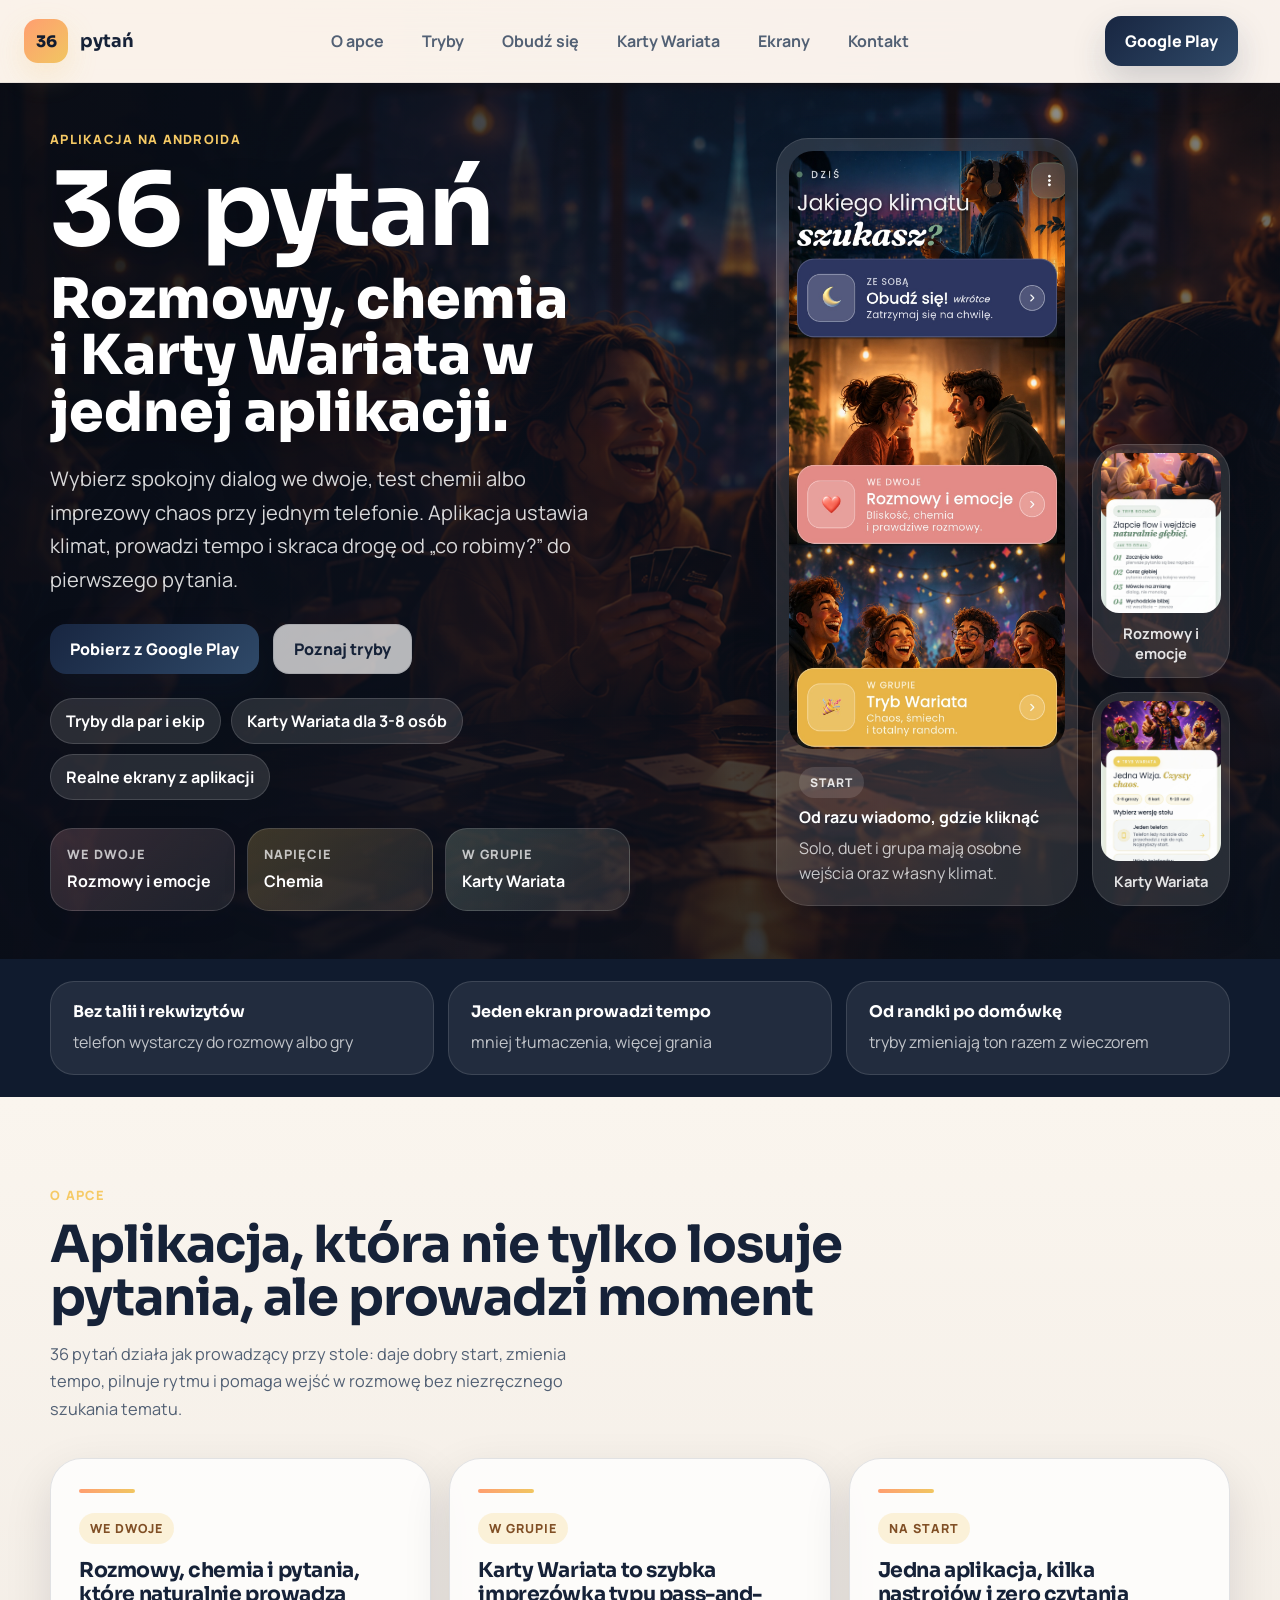
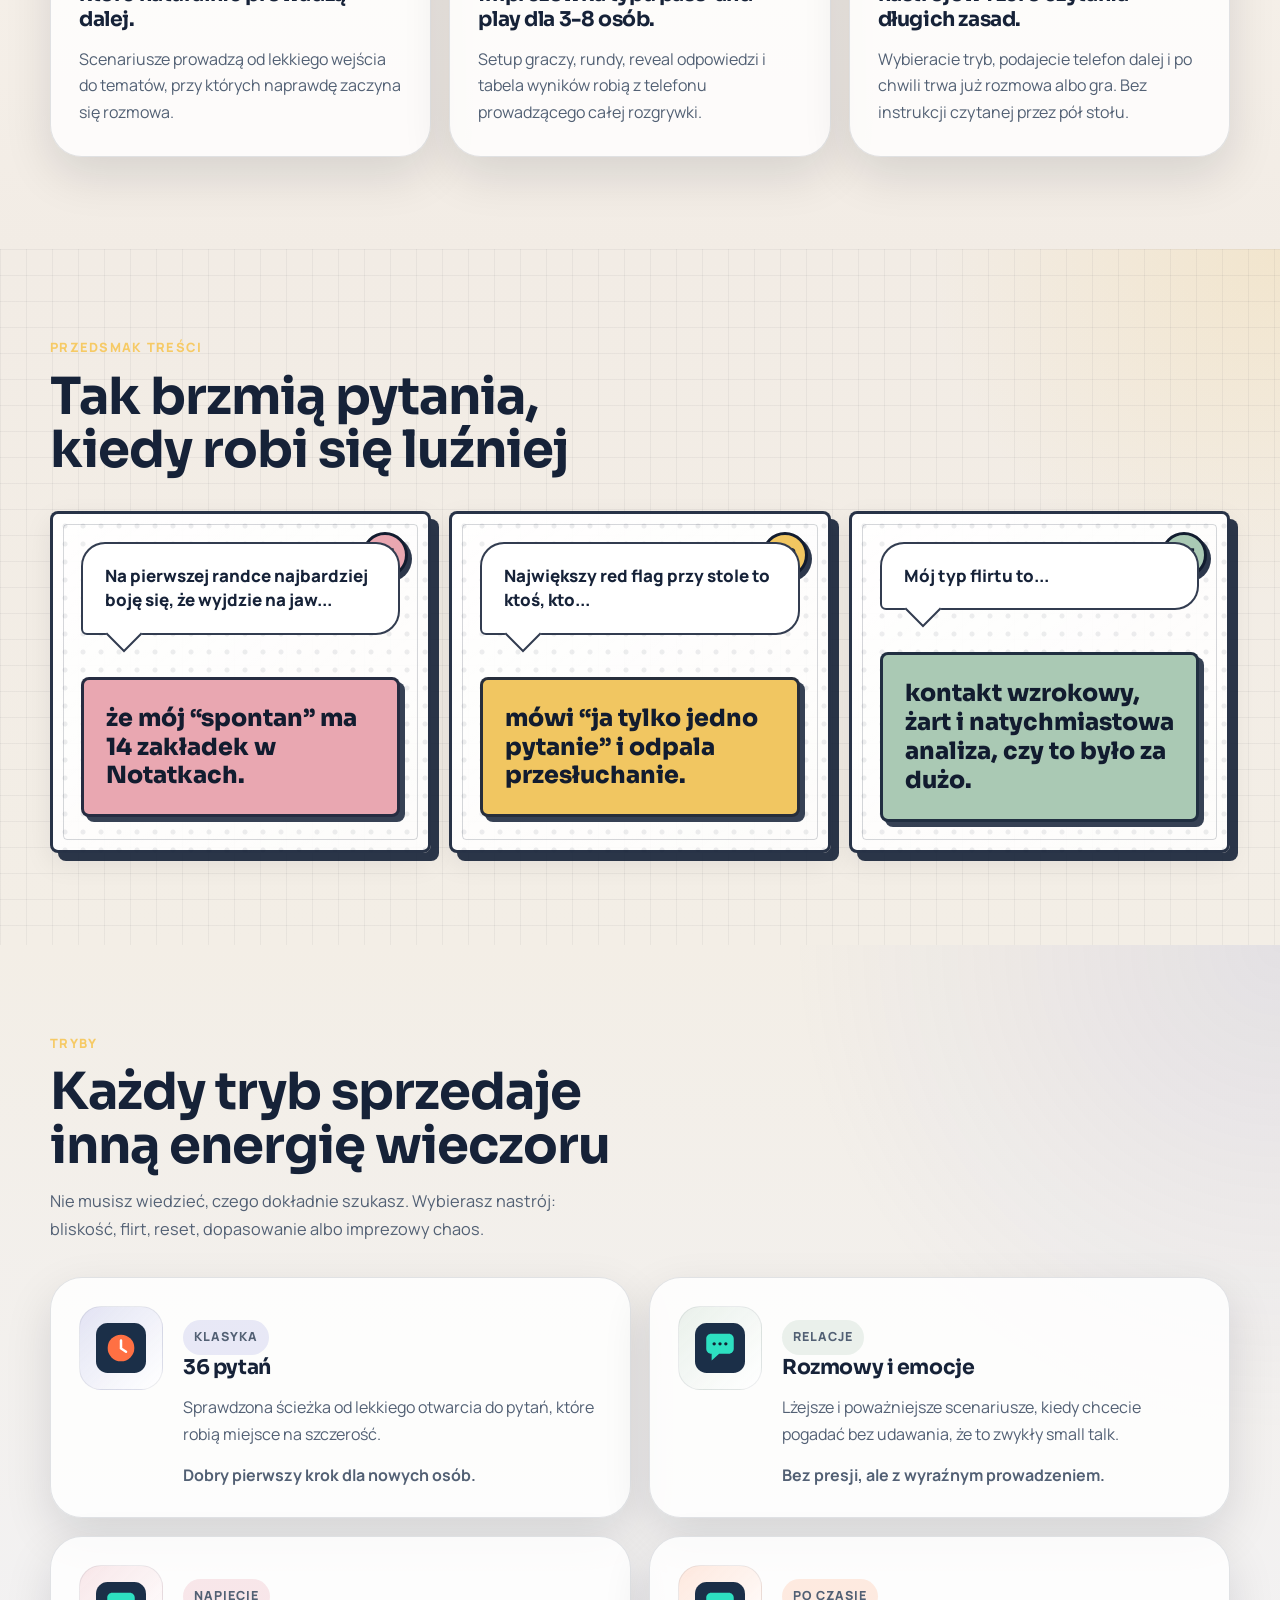
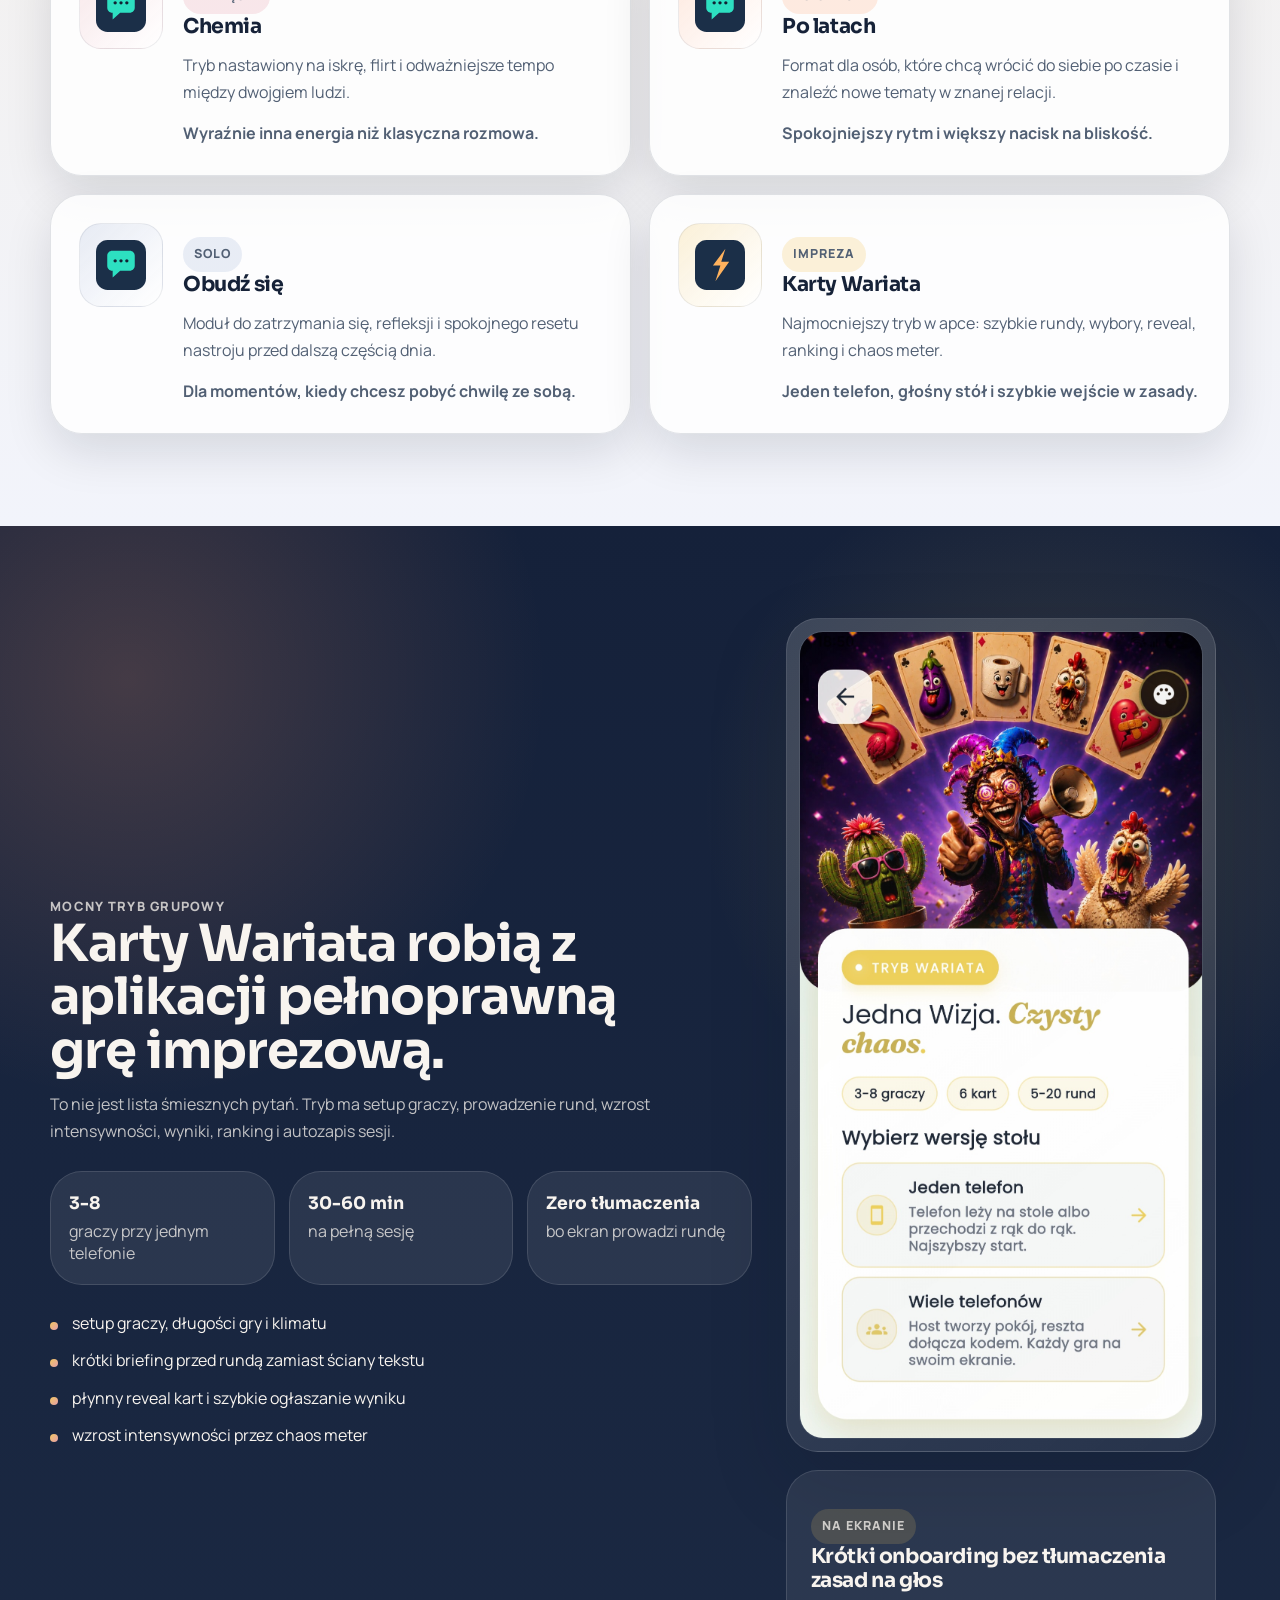
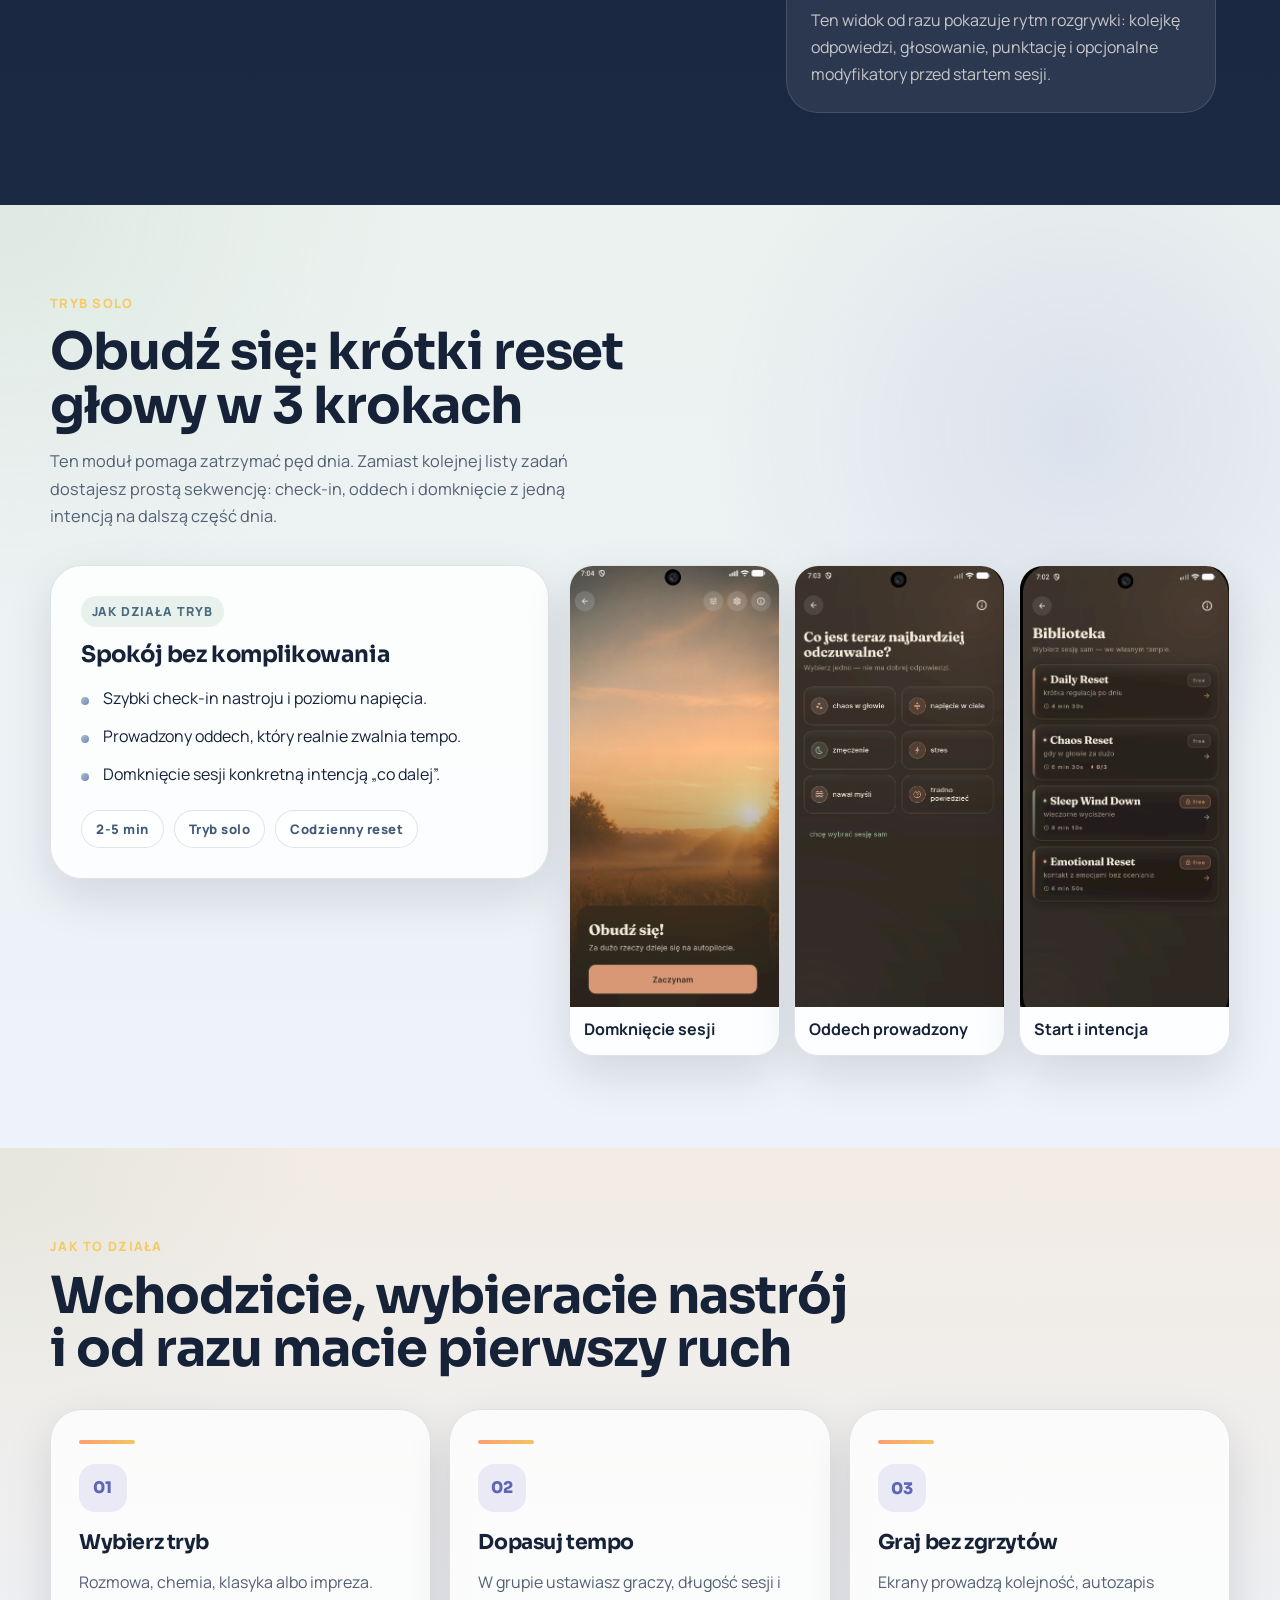
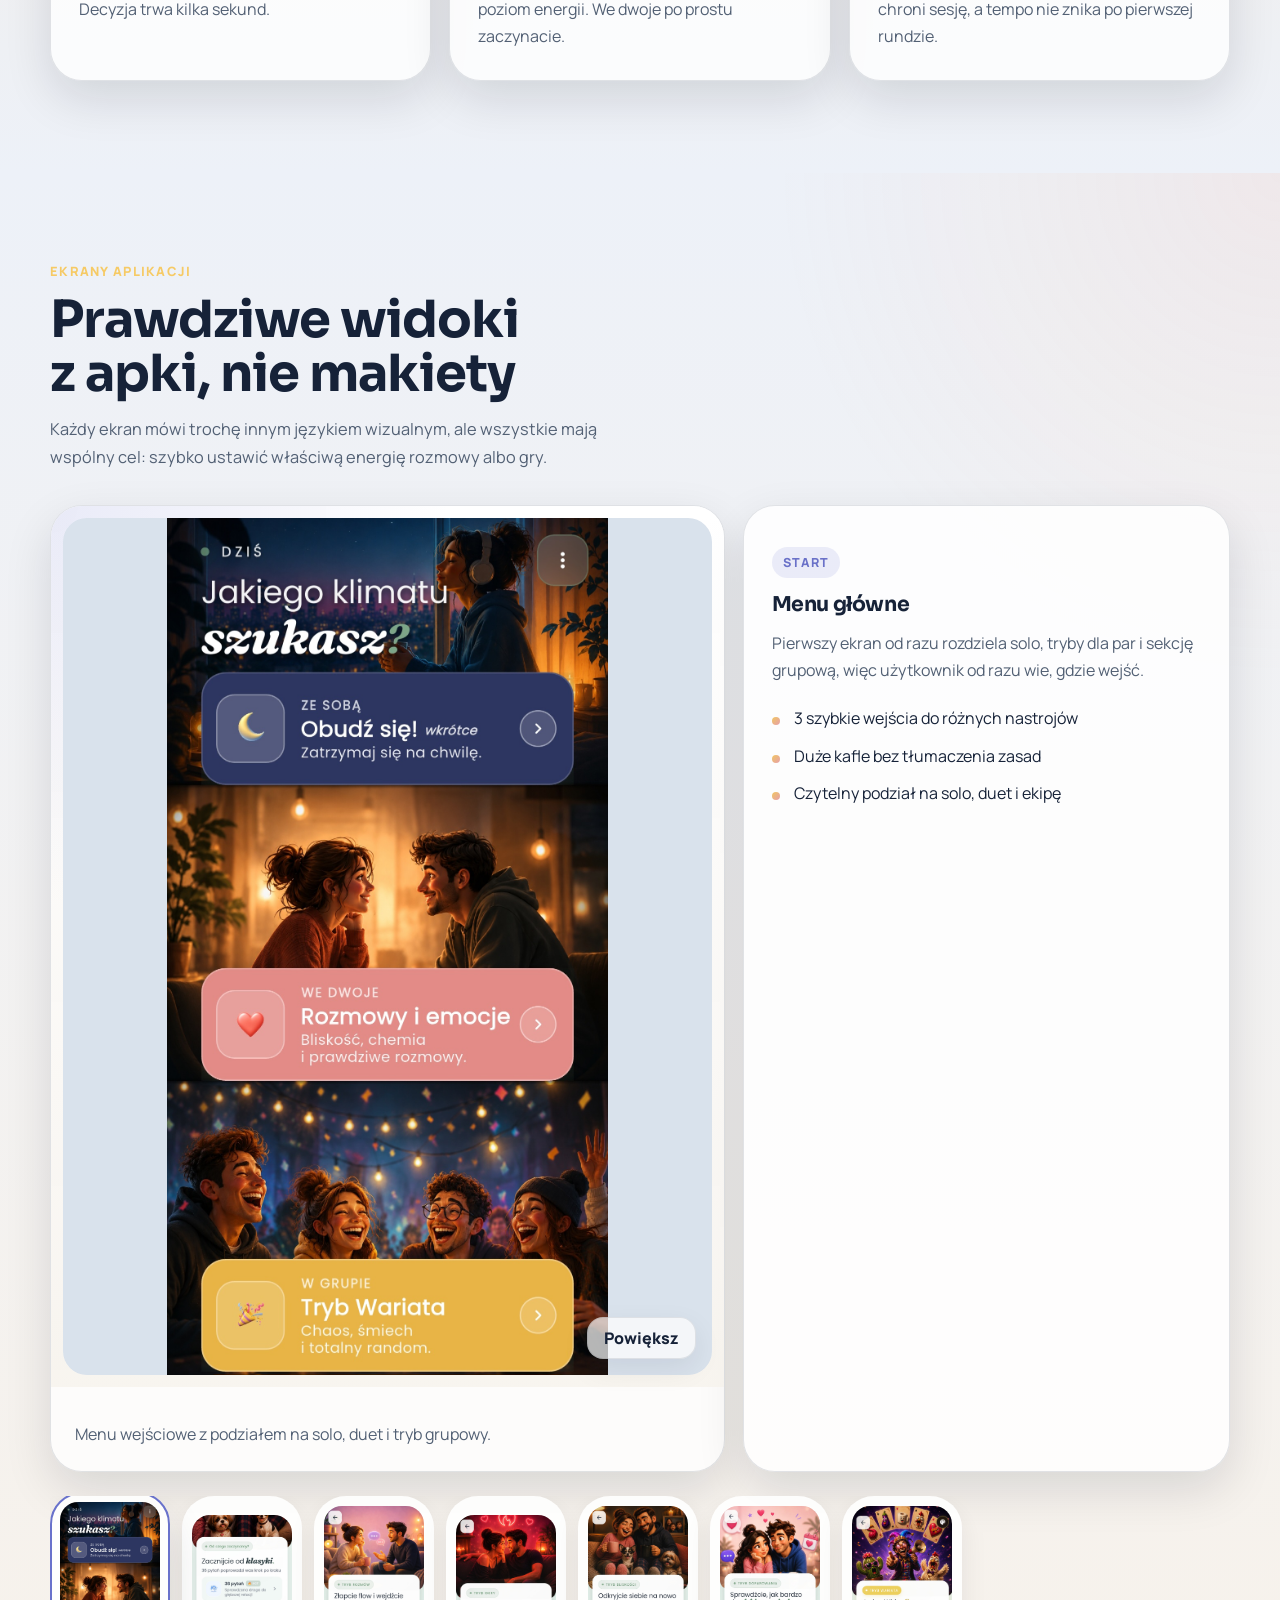
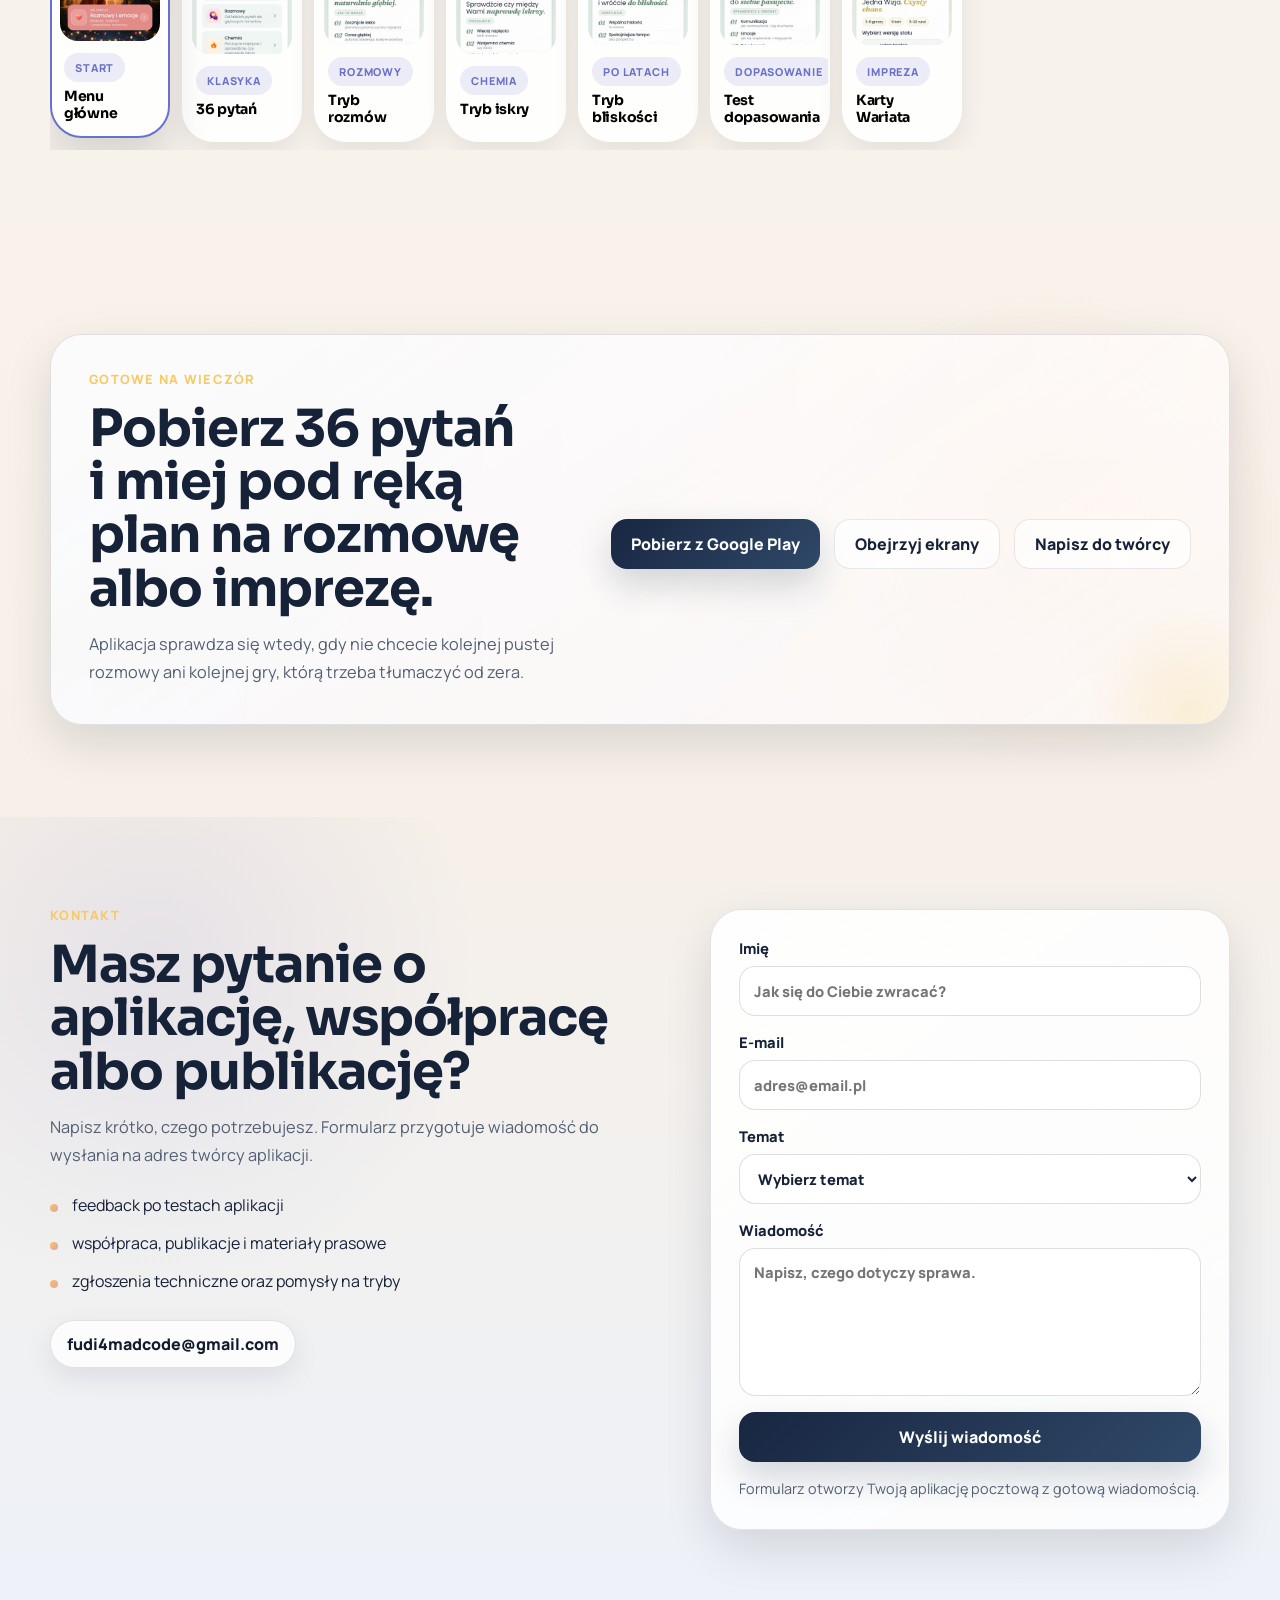
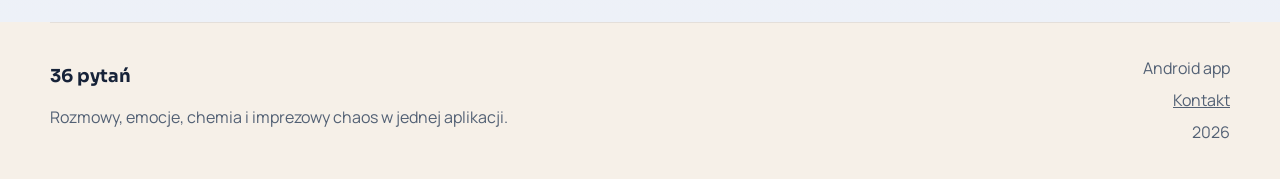
==== commit 16376d50: "Reorder Obudz sie screenshots to 3-2-1" ====
--- a/index.html
+++ b/index.html
@@ -565,14 +565,14 @@
             <div class="awaken-gallery reveal">
               <figure class="awaken-shot">
                 <img
-                  src="graphics/obudz-sie-20260525-01.png"
-                  alt="Ekran trybu Obudź się z wejściowym check-inem i wyborem intencji"
-                  width="435"
-                  height="934"
+                  src="graphics/obudz-sie-20260525-03.png"
+                  alt="Ekran podsumowania i domknięcia sesji w trybie Obudź się"
+                  width="422"
+                  height="925"
                   loading="lazy"
                   decoding="async"
                 />
-                <figcaption>Start i intencja</figcaption>
+                <figcaption>Domknięcie sesji</figcaption>
               </figure>
               <figure class="awaken-shot">
                 <img
@@ -587,14 +587,14 @@
               </figure>
               <figure class="awaken-shot">
                 <img
-                  src="graphics/obudz-sie-20260525-03.png"
-                  alt="Ekran podsumowania i domknięcia sesji w trybie Obudź się"
-                  width="422"
-                  height="925"
+                  src="graphics/obudz-sie-20260525-01.png"
+                  alt="Ekran trybu Obudź się z wejściowym check-inem i wyborem intencji"
+                  width="435"
+                  height="934"
                   loading="lazy"
                   decoding="async"
                 />
-                <figcaption>Domknięcie sesji</figcaption>
+                <figcaption>Start i intencja</figcaption>
               </figure>
             </div>
           </div>
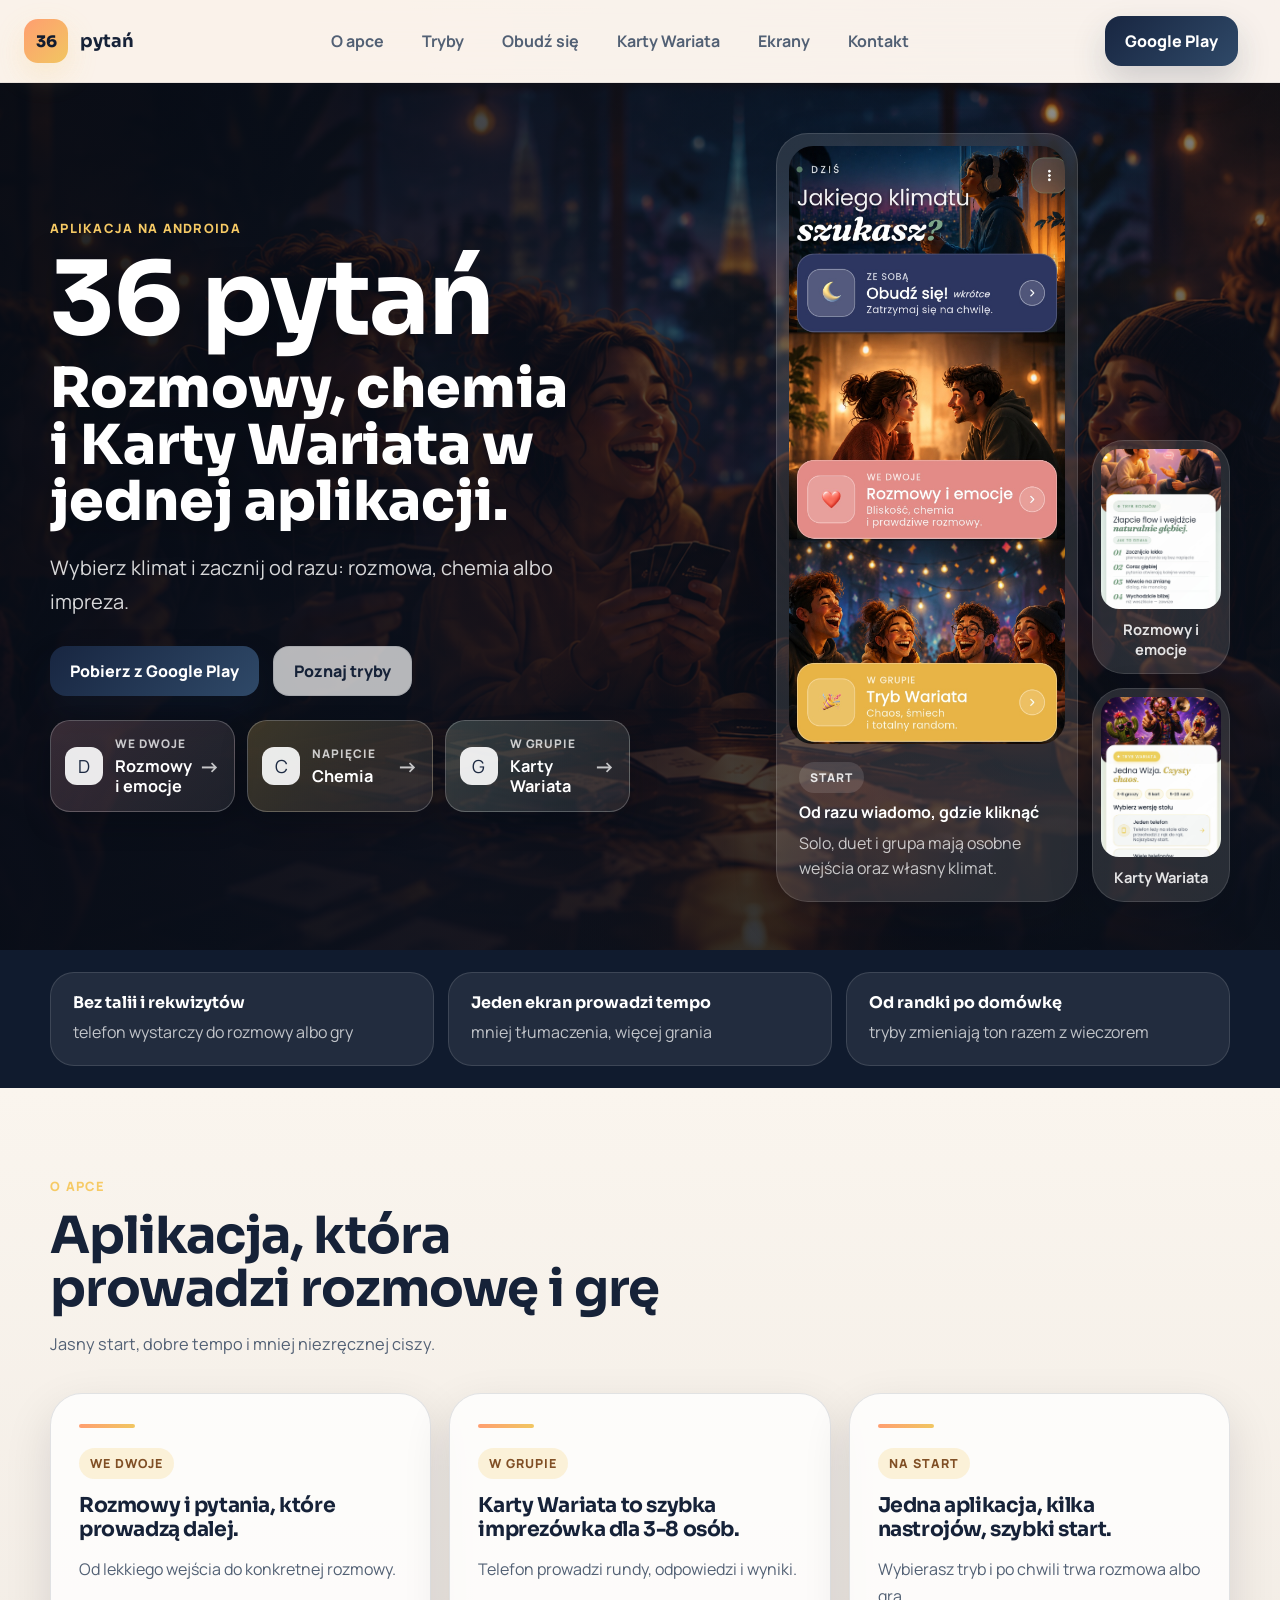
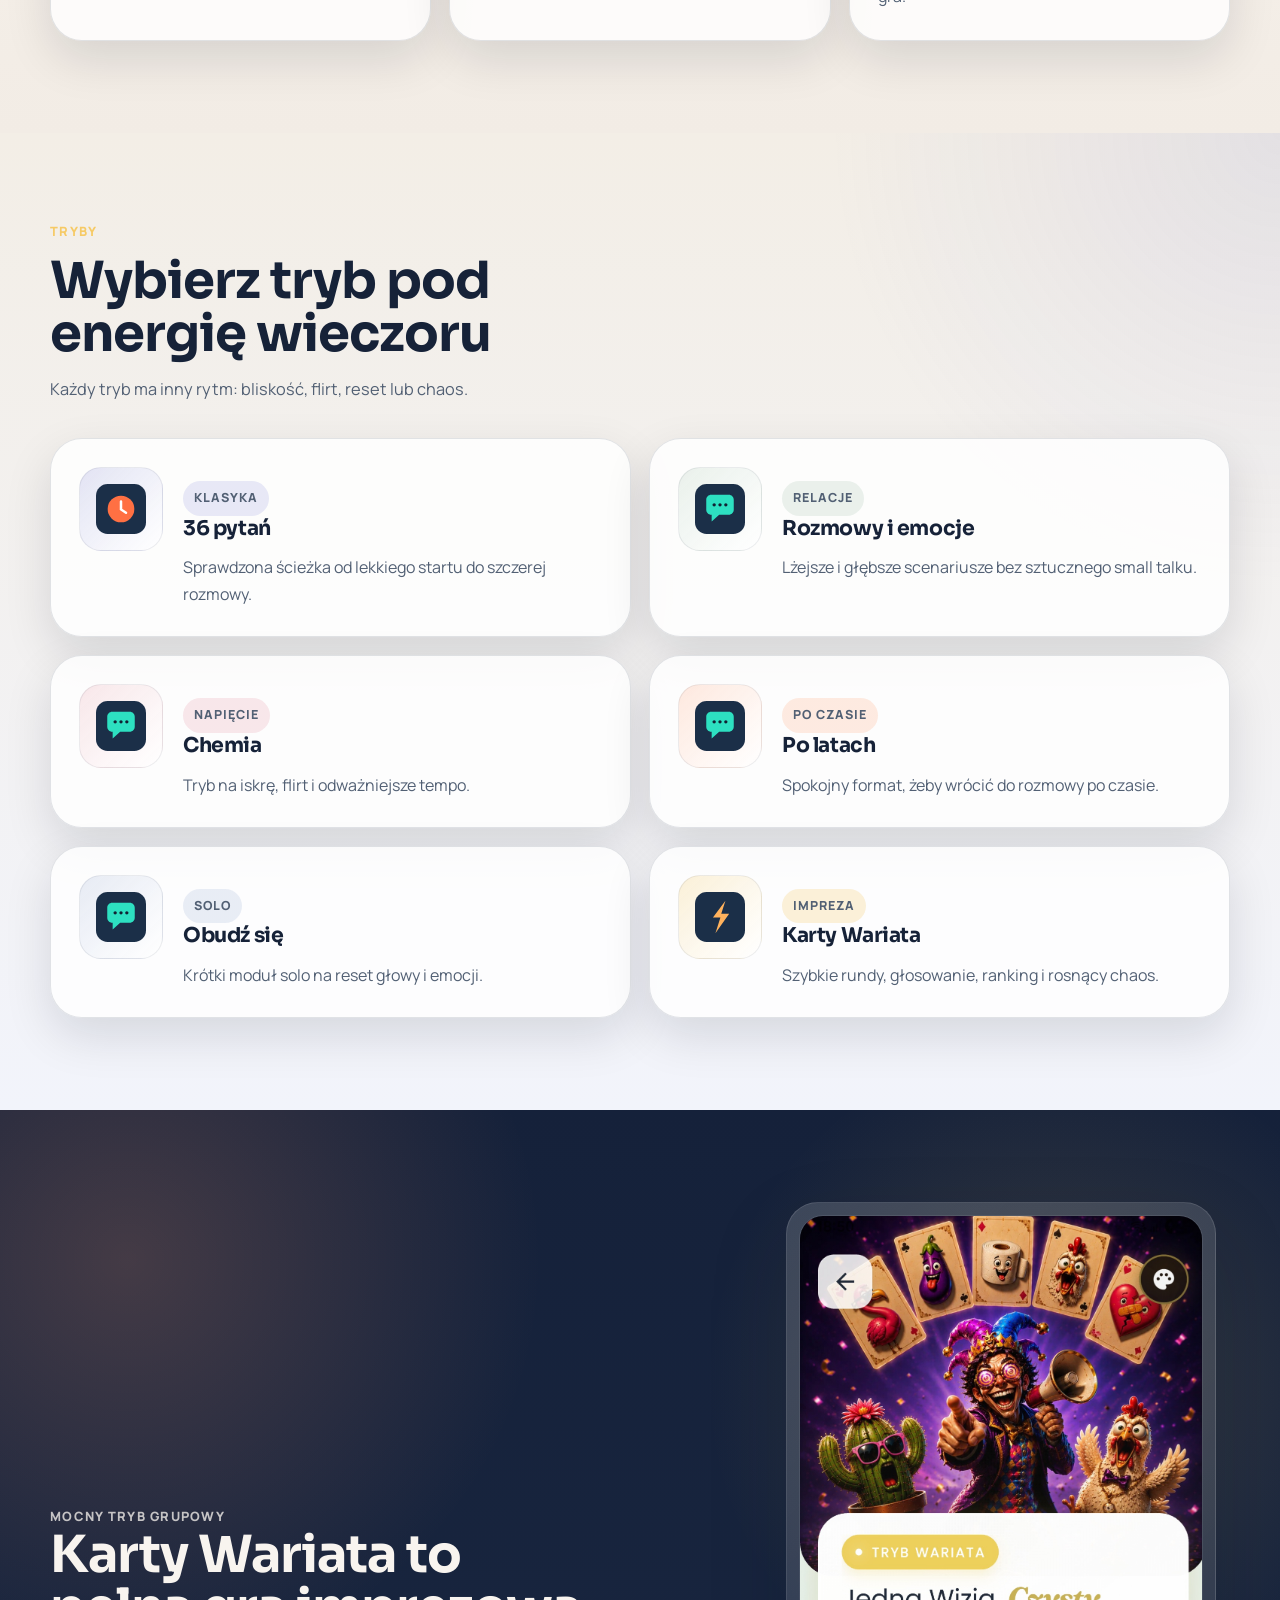
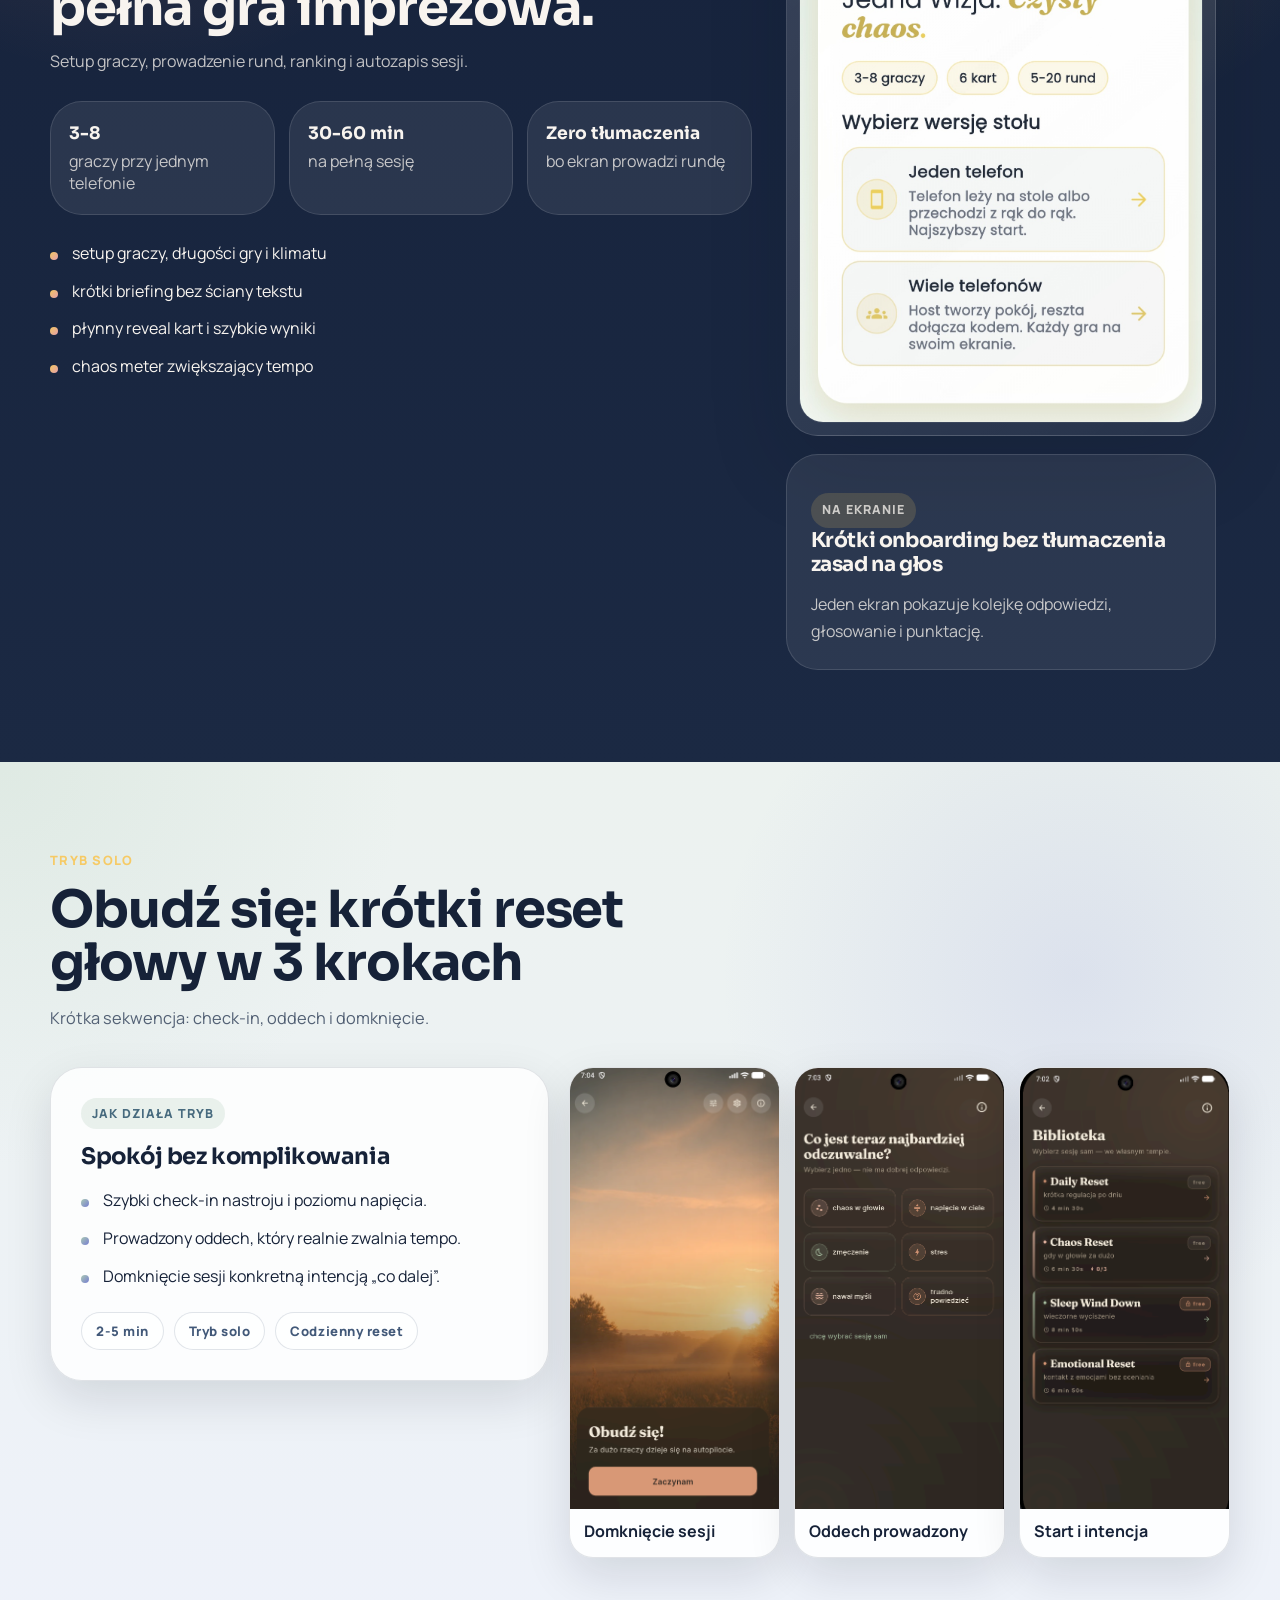
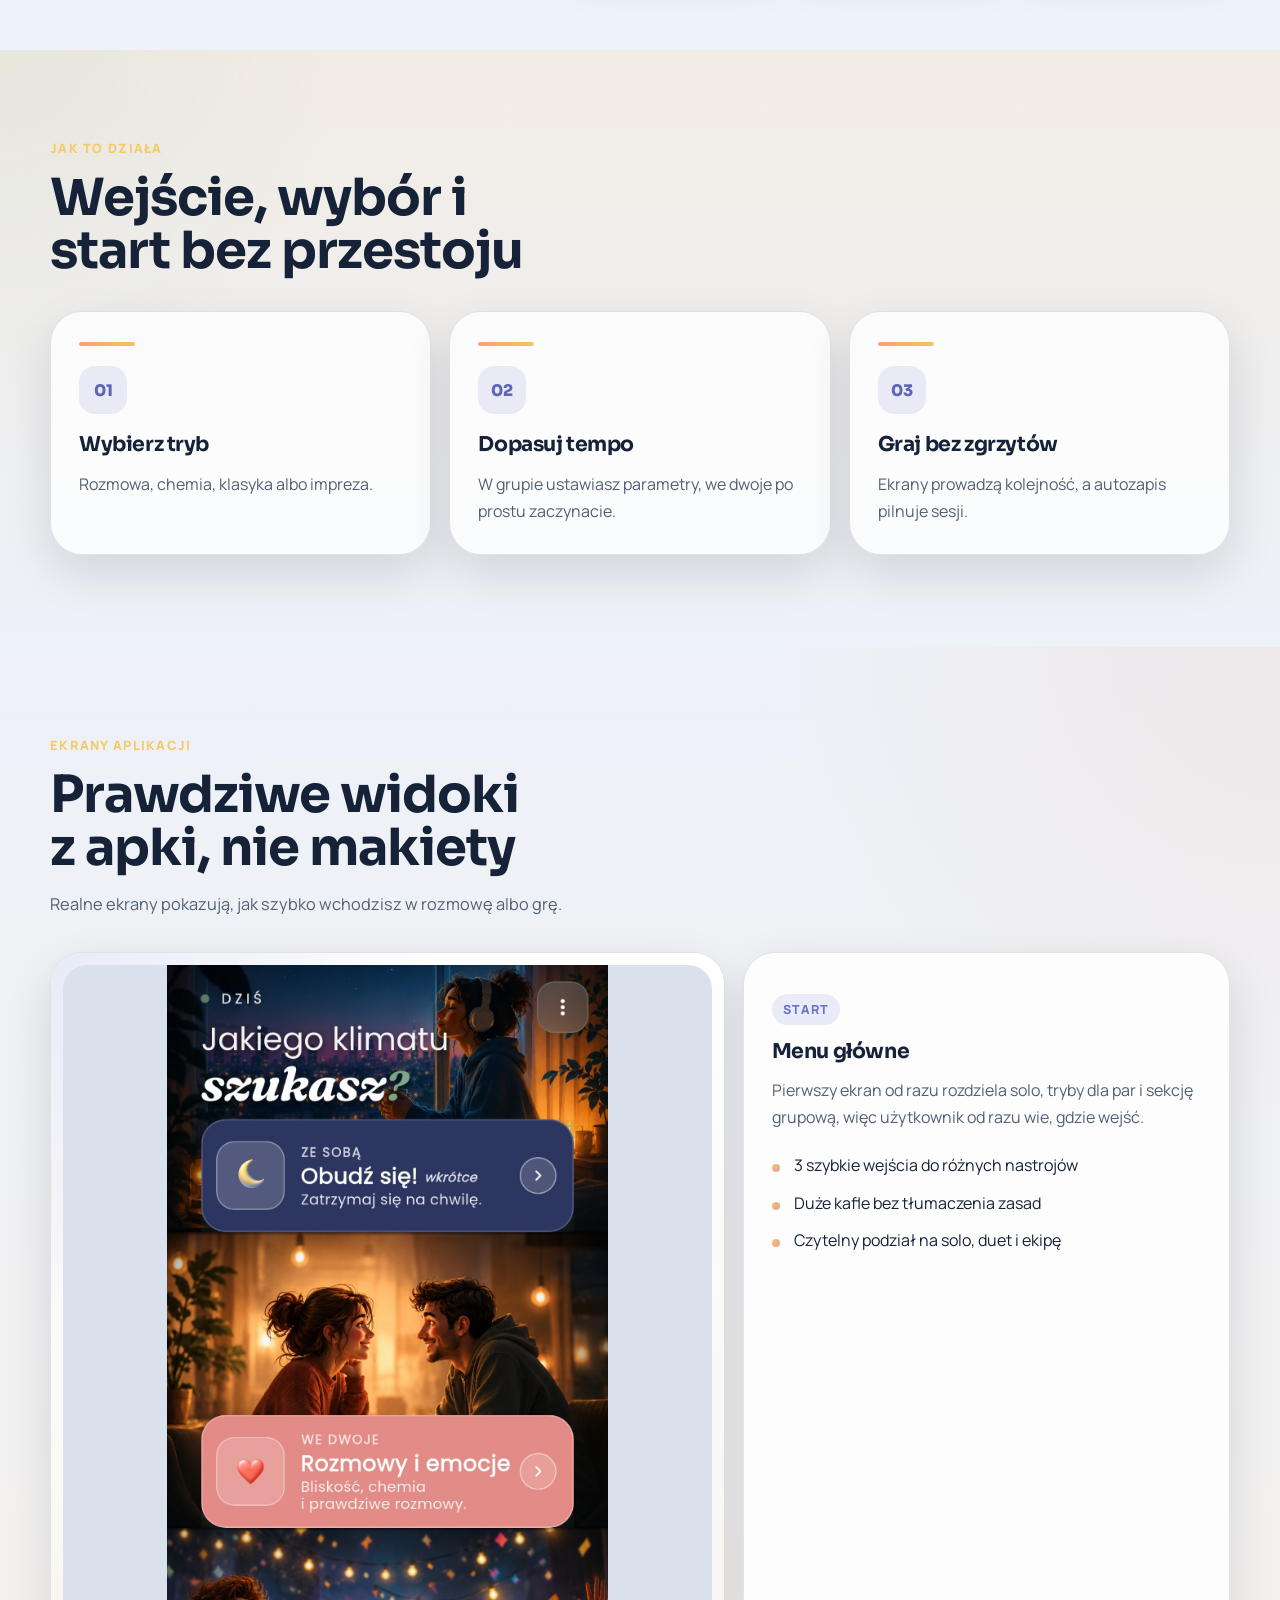
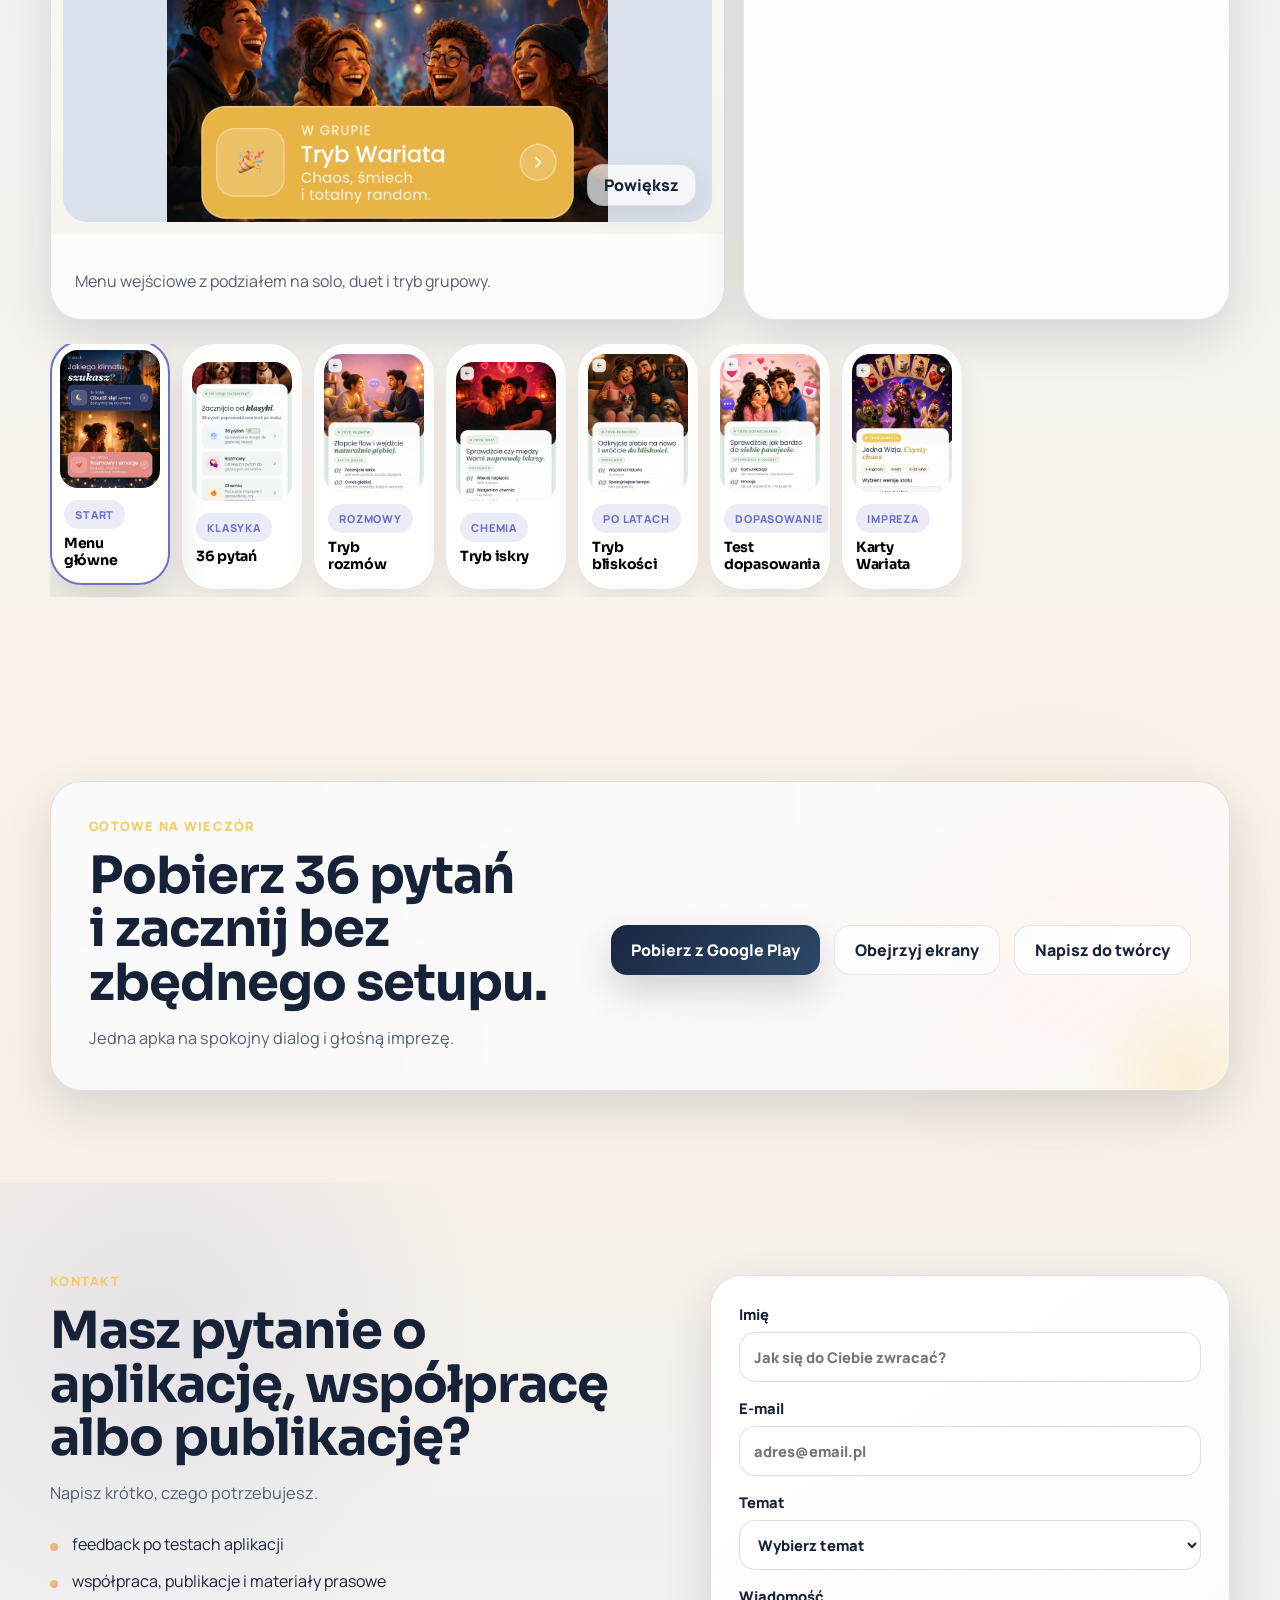
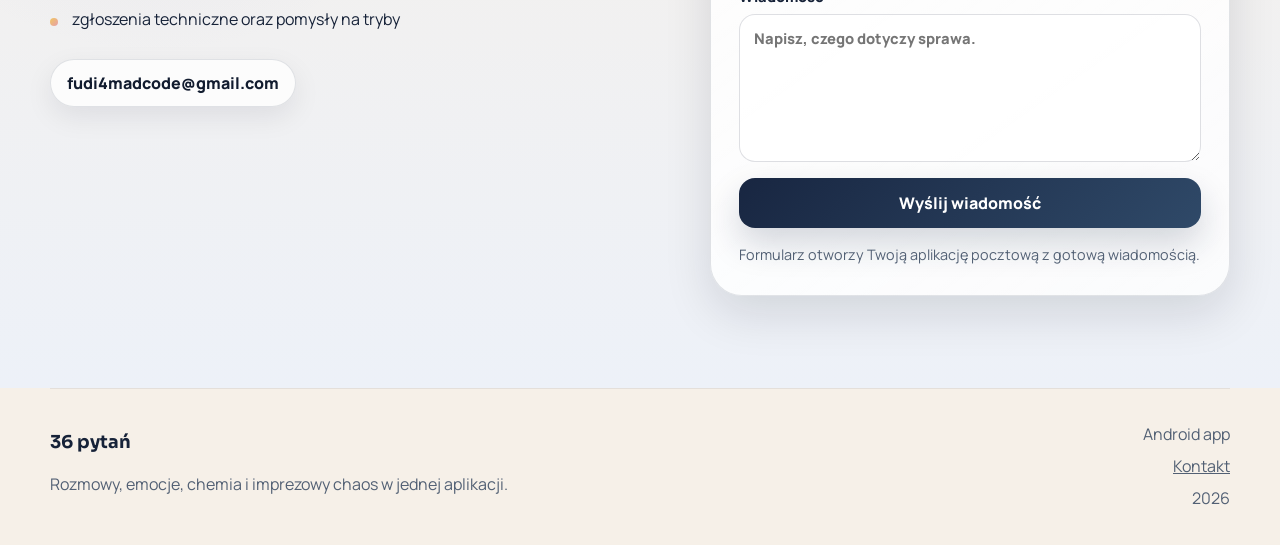
==== commit 185076fa: "Refine hero cards and tighten website copy" ====
--- a/index.html
+++ b/index.html
@@ -119,9 +119,7 @@
               Rozmowy, chemia i Karty Wariata w jednej aplikacji.
             </p>
             <p class="hero-lead">
-              Wybierz spokojny dialog we dwoje, test chemii albo imprezowy
-              chaos przy jednym telefonie. Aplikacja ustawia klimat, prowadzi
-              tempo i skraca drogę od „co robimy?” do pierwszego pytania.
+              Wybierz klimat i zacznij od razu: rozmowa, chemia albo impreza.
             </p>
 
             <div class="hero-actions">
@@ -135,24 +133,30 @@
               <a class="btn btn-secondary" href="#tryby">Poznaj tryby</a>
             </div>
 
-            <ul class="hero-points">
-              <li>Tryby dla par i ekip</li>
-              <li>Karty Wariata dla 3-8 osób</li>
-              <li>Realne ekrany z aplikacji</li>
-            </ul>
-
             <div class="hero-mode-rail">
               <article class="hero-mode-pill hero-mode-pill--rose">
-                <span>We dwoje</span>
-                <strong>Rozmowy i emocje</strong>
+                <span class="hero-mode-pill-icon" aria-hidden="true">D</span>
+                <div class="hero-mode-pill-copy">
+                  <span>We dwoje</span>
+                  <strong>Rozmowy i emocje</strong>
+                </div>
+                <span class="hero-mode-pill-arrow" aria-hidden="true">→</span>
               </article>
               <article class="hero-mode-pill hero-mode-pill--amber">
-                <span>Napięcie</span>
-                <strong>Chemia</strong>
+                <span class="hero-mode-pill-icon" aria-hidden="true">C</span>
+                <div class="hero-mode-pill-copy">
+                  <span>Napięcie</span>
+                  <strong>Chemia</strong>
+                </div>
+                <span class="hero-mode-pill-arrow" aria-hidden="true">→</span>
               </article>
               <article class="hero-mode-pill hero-mode-pill--mint">
-                <span>W grupie</span>
-                <strong>Karty Wariata</strong>
+                <span class="hero-mode-pill-icon" aria-hidden="true">G</span>
+                <div class="hero-mode-pill-copy">
+                  <span>W grupie</span>
+                  <strong>Karty Wariata</strong>
+                </div>
+                <span class="hero-mode-pill-arrow" aria-hidden="true">→</span>
               </article>
             </div>
           </div>
@@ -229,12 +233,10 @@
           <div class="section-heading reveal">
             <p class="eyebrow">O apce</p>
             <h2 id="intro-title">
-              Aplikacja, która nie tylko losuje pytania, ale prowadzi moment
+              Aplikacja, która prowadzi rozmowę i grę
             </h2>
             <p class="section-lead">
-              36 pytań działa jak prowadzący przy stole: daje dobry start,
-              zmienia tempo, pilnuje rytmu i pomaga wejść w rozmowę bez
-              niezręcznego szukania tematu.
+              Jasny start, dobre tempo i mniej niezręcznej ciszy.
             </p>
           </div>
 
@@ -242,78 +244,30 @@
             <article class="intro-card reveal">
               <span class="intro-kicker">We dwoje</span>
               <h3>
-                Rozmowy, chemia i pytania, które naturalnie prowadzą dalej.
+                Rozmowy i pytania, które prowadzą dalej.
               </h3>
               <p>
-                Scenariusze prowadzą od lekkiego wejścia do tematów, przy
-                których naprawdę zaczyna się rozmowa.
+                Od lekkiego wejścia do konkretnej rozmowy.
               </p>
             </article>
 
             <article class="intro-card reveal">
               <span class="intro-kicker">W grupie</span>
               <h3>
-                Karty Wariata to szybka imprezówka typu pass-and-play dla 3-8
-                osób.
+                Karty Wariata to szybka imprezówka dla 3-8 osób.
               </h3>
               <p>
-                Setup graczy, rundy, reveal odpowiedzi i tabela wyników robią z
-                telefonu prowadzącego całej rozgrywki.
+                Telefon prowadzi rundy, odpowiedzi i wyniki.
               </p>
             </article>
 
             <article class="intro-card reveal">
               <span class="intro-kicker">Na start</span>
               <h3>
-                Jedna aplikacja, kilka nastrojów i zero czytania długich zasad.
+                Jedna aplikacja, kilka nastrojów, szybki start.
               </h3>
               <p>
-                Wybieracie tryb, podajecie telefon dalej i po chwili trwa już
-                rozmowa albo gra. Bez instrukcji czytanej przez pół stołu.
-              </p>
-            </article>
-          </div>
-        </div>
-      </section>
-
-      <section
-        class="section section-comic"
-        aria-labelledby="comic-title"
-      >
-        <div class="section-shell">
-          <div class="section-heading reveal">
-            <p class="eyebrow">Przedsmak treści</p>
-            <h2 id="comic-title">Tak brzmią pytania, kiedy robi się luźniej</h2>
-          </div>
-
-          <div class="comic-grid">
-            <article class="comic-panel comic-panel--rose reveal">
-              <span class="comic-badge">01</span>
-              <p class="comic-question">
-                Na pierwszej randce najbardziej boję się, że wyjdzie na jaw...
-              </p>
-              <p class="comic-answer">
-                że mój “spontan” ma 14 zakładek w Notatkach.
-              </p>
-            </article>
-
-            <article class="comic-panel comic-panel--amber reveal">
-              <span class="comic-badge">02</span>
-              <p class="comic-question">
-                Największy red flag przy stole to ktoś, kto...
-              </p>
-              <p class="comic-answer">
-                mówi “ja tylko jedno pytanie” i odpala przesłuchanie.
-              </p>
-            </article>
-
-            <article class="comic-panel comic-panel--mint reveal">
-              <span class="comic-badge">03</span>
-              <p class="comic-question">
-                Mój typ flirtu to...
-              </p>
-              <p class="comic-answer">
-                kontakt wzrokowy, żart i natychmiastowa analiza, czy to było za dużo.
+                Wybierasz tryb i po chwili trwa rozmowa albo gra.
               </p>
             </article>
           </div>
@@ -329,11 +283,10 @@
           <div class="section-heading reveal">
             <p class="eyebrow">Tryby</p>
             <h2 id="modes-title">
-              Każdy tryb sprzedaje inną energię wieczoru
+              Wybierz tryb pod energię wieczoru
             </h2>
             <p class="section-lead">
-              Nie musisz wiedzieć, czego dokładnie szukasz. Wybierasz nastrój:
-              bliskość, flirt, reset, dopasowanie albo imprezowy chaos.
+              Każdy tryb ma inny rytm: bliskość, flirt, reset lub chaos.
             </p>
           </div>
 
@@ -350,10 +303,8 @@
                 <p class="mode-group">Klasyka</p>
                 <h3>36 pytań</h3>
                 <p>
-                  Sprawdzona ścieżka od lekkiego otwarcia do pytań, które robią
-                  miejsce na szczerość.
+                  Sprawdzona ścieżka od lekkiego startu do szczerej rozmowy.
                 </p>
-                <p class="mode-note">Dobry pierwszy krok dla nowych osób.</p>
               </div>
             </article>
 
@@ -369,11 +320,7 @@
                 <p class="mode-group">Relacje</p>
                 <h3>Rozmowy i emocje</h3>
                 <p>
-                  Lżejsze i poważniejsze scenariusze, kiedy chcecie pogadać
-                  bez udawania, że to zwykły small talk.
-                </p>
-                <p class="mode-note">
-                  Bez presji, ale z wyraźnym prowadzeniem.
+                  Lżejsze i głębsze scenariusze bez sztucznego small talku.
                 </p>
               </div>
             </article>
@@ -390,11 +337,7 @@
                 <p class="mode-group">Napięcie</p>
                 <h3>Chemia</h3>
                 <p>
-                  Tryb nastawiony na iskrę, flirt i odważniejsze tempo między
-                  dwojgiem ludzi.
-                </p>
-                <p class="mode-note">
-                  Wyraźnie inna energia niż klasyczna rozmowa.
+                  Tryb na iskrę, flirt i odważniejsze tempo.
                 </p>
               </div>
             </article>
@@ -411,11 +354,7 @@
                 <p class="mode-group">Po czasie</p>
                 <h3>Po latach</h3>
                 <p>
-                  Format dla osób, które chcą wrócić do siebie po czasie i
-                  znaleźć nowe tematy w znanej relacji.
-                </p>
-                <p class="mode-note">
-                  Spokojniejszy rytm i większy nacisk na bliskość.
+                  Spokojny format, żeby wrócić do rozmowy po czasie.
                 </p>
               </div>
             </article>
@@ -432,11 +371,7 @@
                 <p class="mode-group">Solo</p>
                 <h3>Obudź się</h3>
                 <p>
-                  Moduł do zatrzymania się, refleksji i spokojnego resetu
-                  nastroju przed dalszą częścią dnia.
-                </p>
-                <p class="mode-note">
-                  Dla momentów, kiedy chcesz pobyć chwilę ze sobą.
+                  Krótki moduł solo na reset głowy i emocji.
                 </p>
               </div>
             </article>
@@ -453,11 +388,7 @@
                 <p class="mode-group">Impreza</p>
                 <h3>Karty Wariata</h3>
                 <p>
-                  Najmocniejszy tryb w apce: szybkie rundy, wybory, reveal,
-                  ranking i chaos meter.
-                </p>
-                <p class="mode-note">
-                  Jeden telefon, głośny stół i szybkie wejście w zasady.
+                  Szybkie rundy, głosowanie, ranking i rosnący chaos.
                 </p>
               </div>
             </article>
@@ -474,12 +405,10 @@
           <div class="feature-copy reveal">
             <p class="eyebrow">Mocny tryb grupowy</p>
             <h2 id="feature-title">
-              Karty Wariata robią z aplikacji pełnoprawną grę imprezową.
+              Karty Wariata to pełna gra imprezowa.
             </h2>
             <p>
-              To nie jest lista śmiesznych pytań. Tryb ma setup graczy,
-              prowadzenie rund, wzrost intensywności, wyniki, ranking i
-              autozapis sesji.
+              Setup graczy, prowadzenie rund, ranking i autozapis sesji.
             </p>
 
             <div class="feature-stats">
@@ -499,9 +428,9 @@
 
             <ul class="feature-list">
               <li>setup graczy, długości gry i klimatu</li>
-              <li>krótki briefing przed rundą zamiast ściany tekstu</li>
-              <li>płynny reveal kart i szybkie ogłaszanie wyniku</li>
-              <li>wzrost intensywności przez chaos meter</li>
+              <li>krótki briefing bez ściany tekstu</li>
+              <li>płynny reveal kart i szybkie wyniki</li>
+              <li>chaos meter zwiększający tempo</li>
             </ul>
           </div>
 
@@ -521,9 +450,7 @@
               <p class="feature-note-kicker">Na ekranie</p>
               <h3>Krótki onboarding bez tłumaczenia zasad na głos</h3>
               <p>
-                Ten widok od razu pokazuje rytm rozgrywki: kolejkę odpowiedzi,
-                głosowanie, punktację i opcjonalne modyfikatory przed startem
-                sesji.
+                Jeden ekran pokazuje kolejkę odpowiedzi, głosowanie i punktację.
               </p>
             </article>
           </div>
@@ -540,9 +467,7 @@
             <p class="eyebrow">Tryb solo</p>
             <h2 id="awaken-title">Obudź się: krótki reset głowy w 3 krokach</h2>
             <p class="section-lead">
-              Ten moduł pomaga zatrzymać pęd dnia. Zamiast kolejnej listy zadań
-              dostajesz prostą sekwencję: check-in, oddech i domknięcie z jedną
-              intencją na dalszą część dnia.
+              Krótka sekwencja: check-in, oddech i domknięcie.
             </p>
           </div>
 
@@ -606,7 +531,7 @@
           <div class="section-heading reveal">
             <p class="eyebrow">Jak to działa</p>
             <h2 id="flow-title">
-              Wchodzicie, wybieracie nastrój i od razu macie pierwszy ruch
+              Wejście, wybór i start bez przestoju
             </h2>
           </div>
 
@@ -615,8 +540,7 @@
               <span>01</span>
               <h3>Wybierz tryb</h3>
               <p>
-                Rozmowa, chemia, klasyka albo impreza. Decyzja trwa kilka
-                sekund.
+                Rozmowa, chemia, klasyka albo impreza.
               </p>
             </article>
 
@@ -624,8 +548,7 @@
               <span>02</span>
               <h3>Dopasuj tempo</h3>
               <p>
-                W grupie ustawiasz graczy, długość sesji i poziom energii. We
-                dwoje po prostu zaczynacie.
+                W grupie ustawiasz parametry, we dwoje po prostu zaczynacie.
               </p>
             </article>
 
@@ -633,8 +556,7 @@
               <span>03</span>
               <h3>Graj bez zgrzytów</h3>
               <p>
-                Ekrany prowadzą kolejność, autozapis chroni sesję, a tempo nie
-                znika po pierwszej rundzie.
+                Ekrany prowadzą kolejność, a autozapis pilnuje sesji.
               </p>
             </article>
           </div>
@@ -651,9 +573,7 @@
             <p class="eyebrow">Ekrany aplikacji</p>
             <h2 id="gallery-title">Prawdziwe widoki z apki, nie makiety</h2>
             <p class="section-lead">
-              Każdy ekran mówi trochę innym językiem wizualnym, ale wszystkie
-              mają wspólny cel: szybko ustawić właściwą energię rozmowy albo
-              gry.
+              Realne ekrany pokazują, jak szybko wchodzisz w rozmowę albo grę.
             </p>
           </div>
 
@@ -945,11 +865,10 @@
           <div>
             <p class="eyebrow">Gotowe na wieczór</p>
             <h2 id="cta-title">
-              Pobierz 36 pytań i miej pod ręką plan na rozmowę albo imprezę.
+              Pobierz 36 pytań i zacznij bez zbędnego setupu.
             </h2>
             <p class="cta-copy">
-              Aplikacja sprawdza się wtedy, gdy nie chcecie kolejnej pustej
-              rozmowy ani kolejnej gry, którą trzeba tłumaczyć od zera.
+              Jedna apka na spokojny dialog i głośną imprezę.
             </p>
           </div>
 
@@ -979,8 +898,7 @@
               Masz pytanie o aplikację, współpracę albo publikację?
             </h2>
             <p class="section-lead">
-              Napisz krótko, czego potrzebujesz. Formularz przygotuje wiadomość
-              do wysłania na adres twórcy aplikacji.
+              Napisz krótko, czego potrzebujesz.
             </p>
             <ul class="contact-points">
               <li>feedback po testach aplikacji</li>
--- a/styles.css
+++ b/styles.css
@@ -379,54 +379,62 @@
   margin-top: 28px;
 }
 
-.hero-points {
-  display: flex;
-  flex-wrap: wrap;
-  gap: 10px;
-  margin: 24px 0 0;
-  padding: 0;
-  list-style: none;
-}
-
-.hero-points li {
-  padding: 11px 15px;
-  border-radius: var(--radius-pill);
-  color: #fff;
-  background: rgba(255, 255, 255, 0.12);
-  border: 1px solid rgba(255, 255, 255, 0.14);
-  font-weight: 700;
-}
-
 .hero-mode-rail {
   display: grid;
   grid-template-columns: repeat(3, minmax(0, 1fr));
   gap: 12px;
-  margin-top: 28px;
+  margin-top: 24px;
 }
 
 .hero-mode-pill {
-  padding: 16px 16px 18px;
-  border-radius: 22px;
-  background: rgba(255, 255, 255, 0.1);
-  border: 1px solid rgba(255, 255, 255, 0.14);
-  box-shadow: var(--shadow-sm);
-}
-
-.hero-mode-pill span {
+  display: grid;
+  grid-template-columns: auto minmax(0, 1fr) auto;
+  align-items: center;
+  gap: 12px;
+  padding: 14px 14px;
+  border-radius: 20px;
+  background: rgba(255, 255, 255, 0.12);
+  border: 1px solid rgba(255, 255, 255, 0.22);
+  box-shadow: 0 12px 26px rgba(4, 8, 14, 0.28);
+  backdrop-filter: blur(8px);
+}
+
+.hero-mode-pill-icon {
+  display: inline-grid;
+  place-items: center;
+  width: 38px;
+  height: 38px;
+  border-radius: 12px;
+  background: rgba(255, 255, 255, 0.9);
+  color: #1d2a42;
+  font-size: 18px;
+}
+
+.hero-mode-pill-copy {
+  min-width: 0;
+}
+
+.hero-mode-pill-copy span {
   display: block;
-  margin-bottom: 8px;
-  color: rgba(255, 255, 255, 0.72);
-  font-size: 0.8rem;
+  color: rgba(255, 255, 255, 0.76);
+  font-size: 0.74rem;
   font-weight: 800;
   letter-spacing: 0.08em;
   text-transform: uppercase;
+  margin-bottom: 5px;
 }
 
 .hero-mode-pill strong {
   display: block;
   color: #fff;
-  font-size: 1rem;
-  line-height: 1.3;
+  font-size: 1.02rem;
+  line-height: 1.22;
+}
+
+.hero-mode-pill-arrow {
+  color: rgba(255, 255, 255, 0.74);
+  font-size: 1.3rem;
+  font-weight: 700;
 }
 
 .hero-mode-pill--rose {
@@ -1728,11 +1736,6 @@
     font-size: 0.92rem;
   }
 
-  .hero-points {
-    flex-direction: column;
-    align-items: start;
-  }
-
   .showcase-stack {
     grid-template-columns: 1fr 1fr;
   }
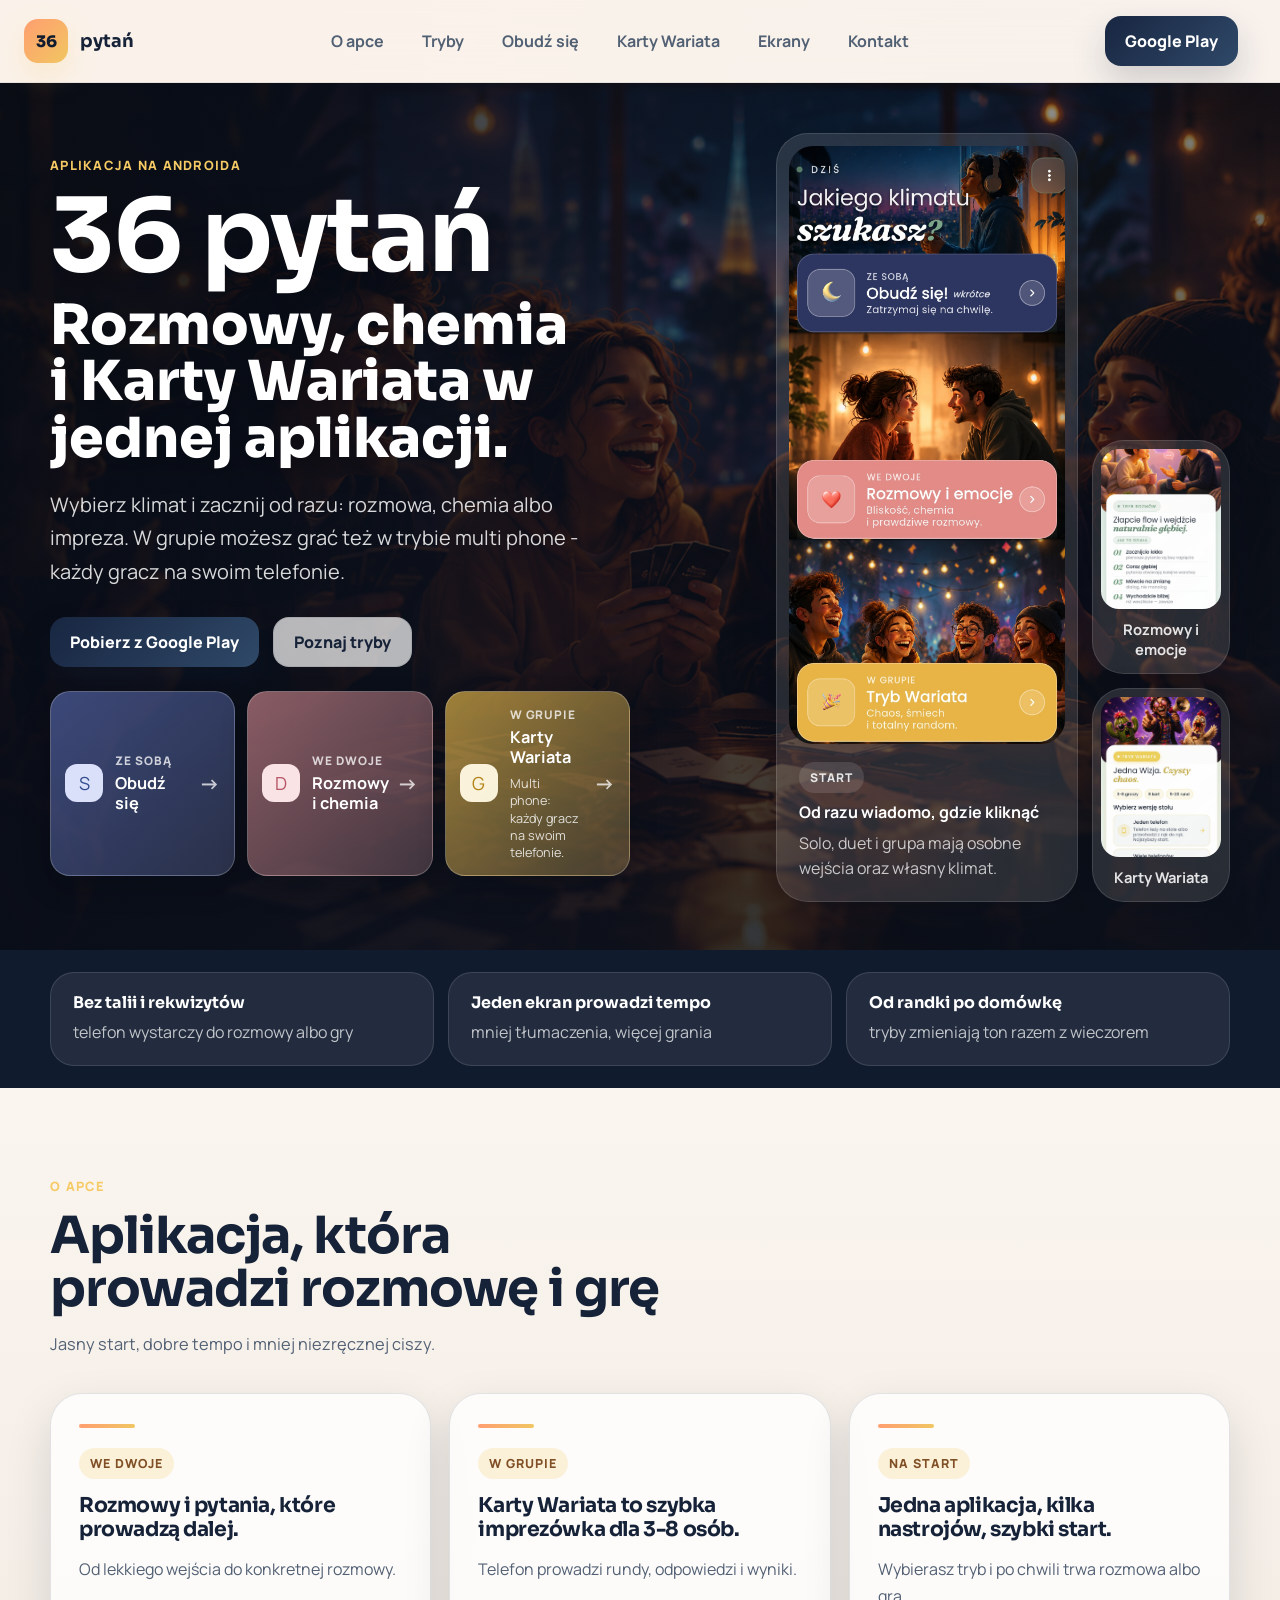
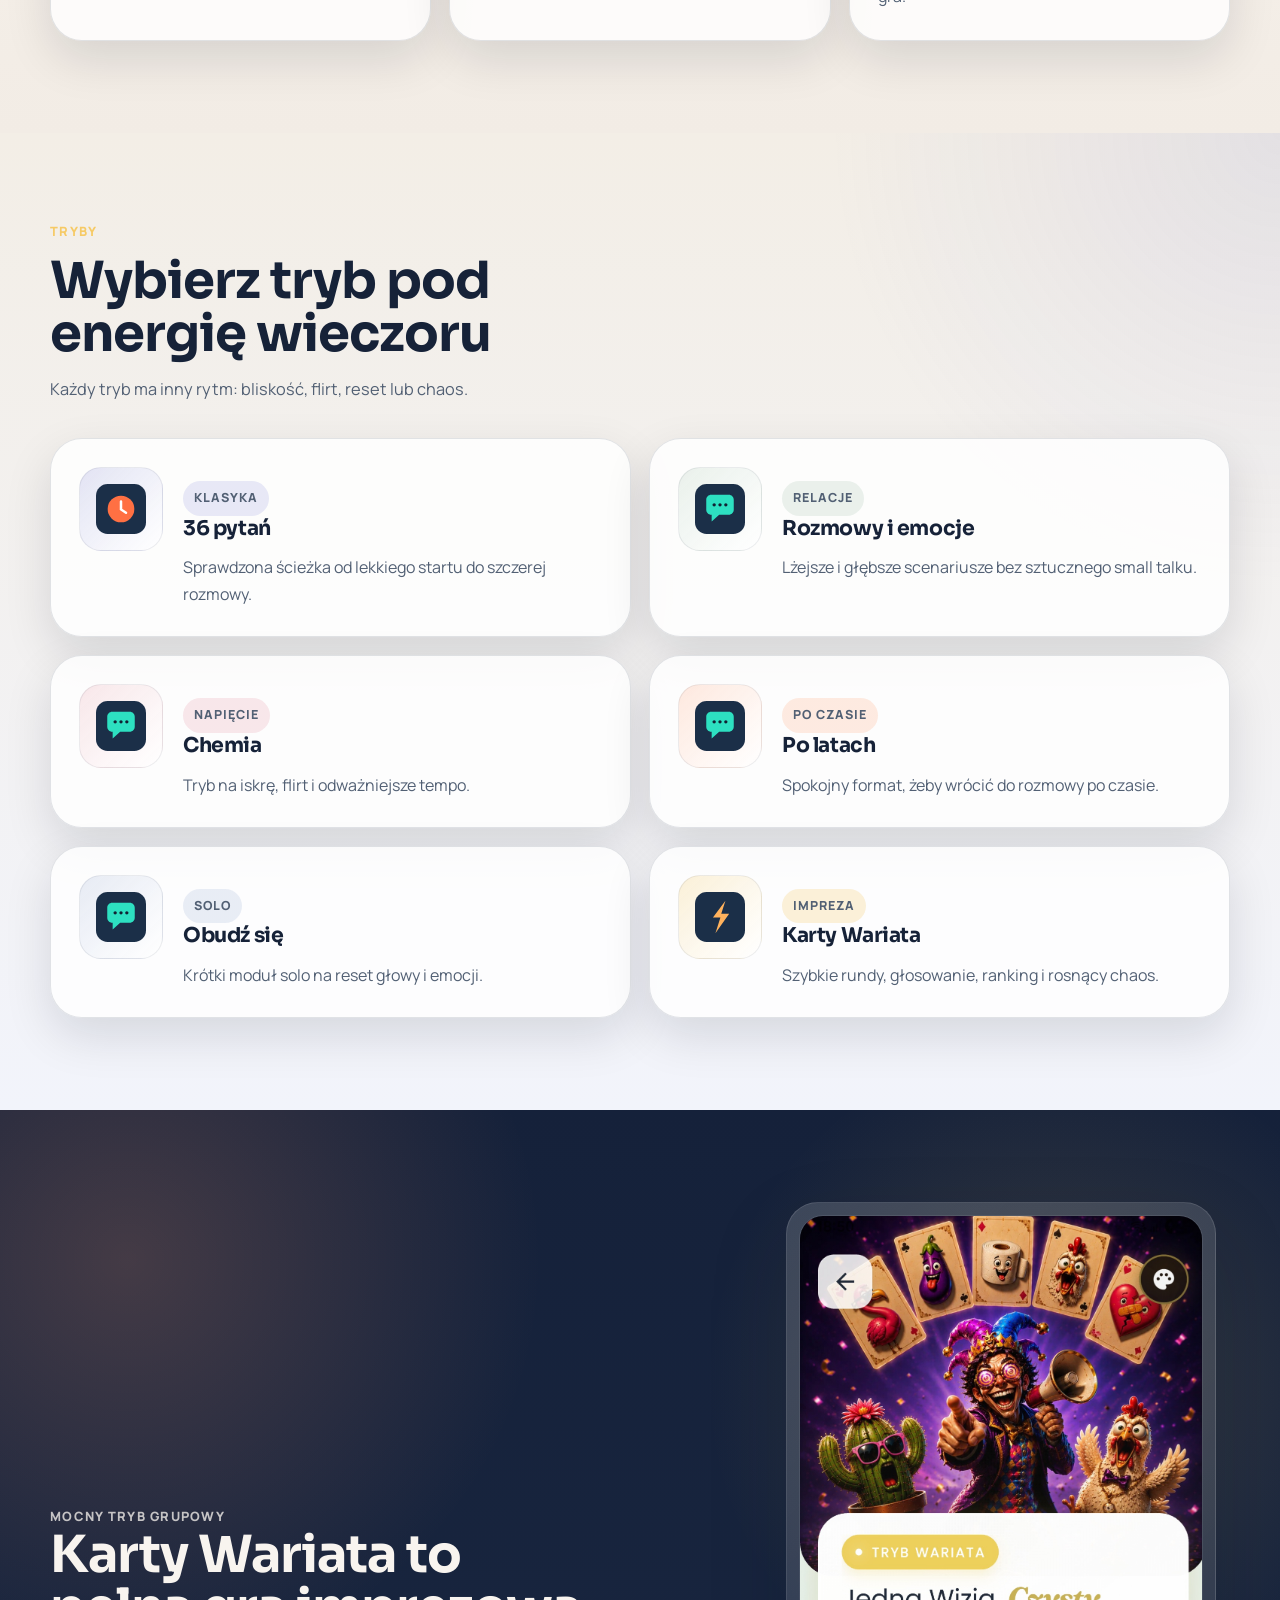
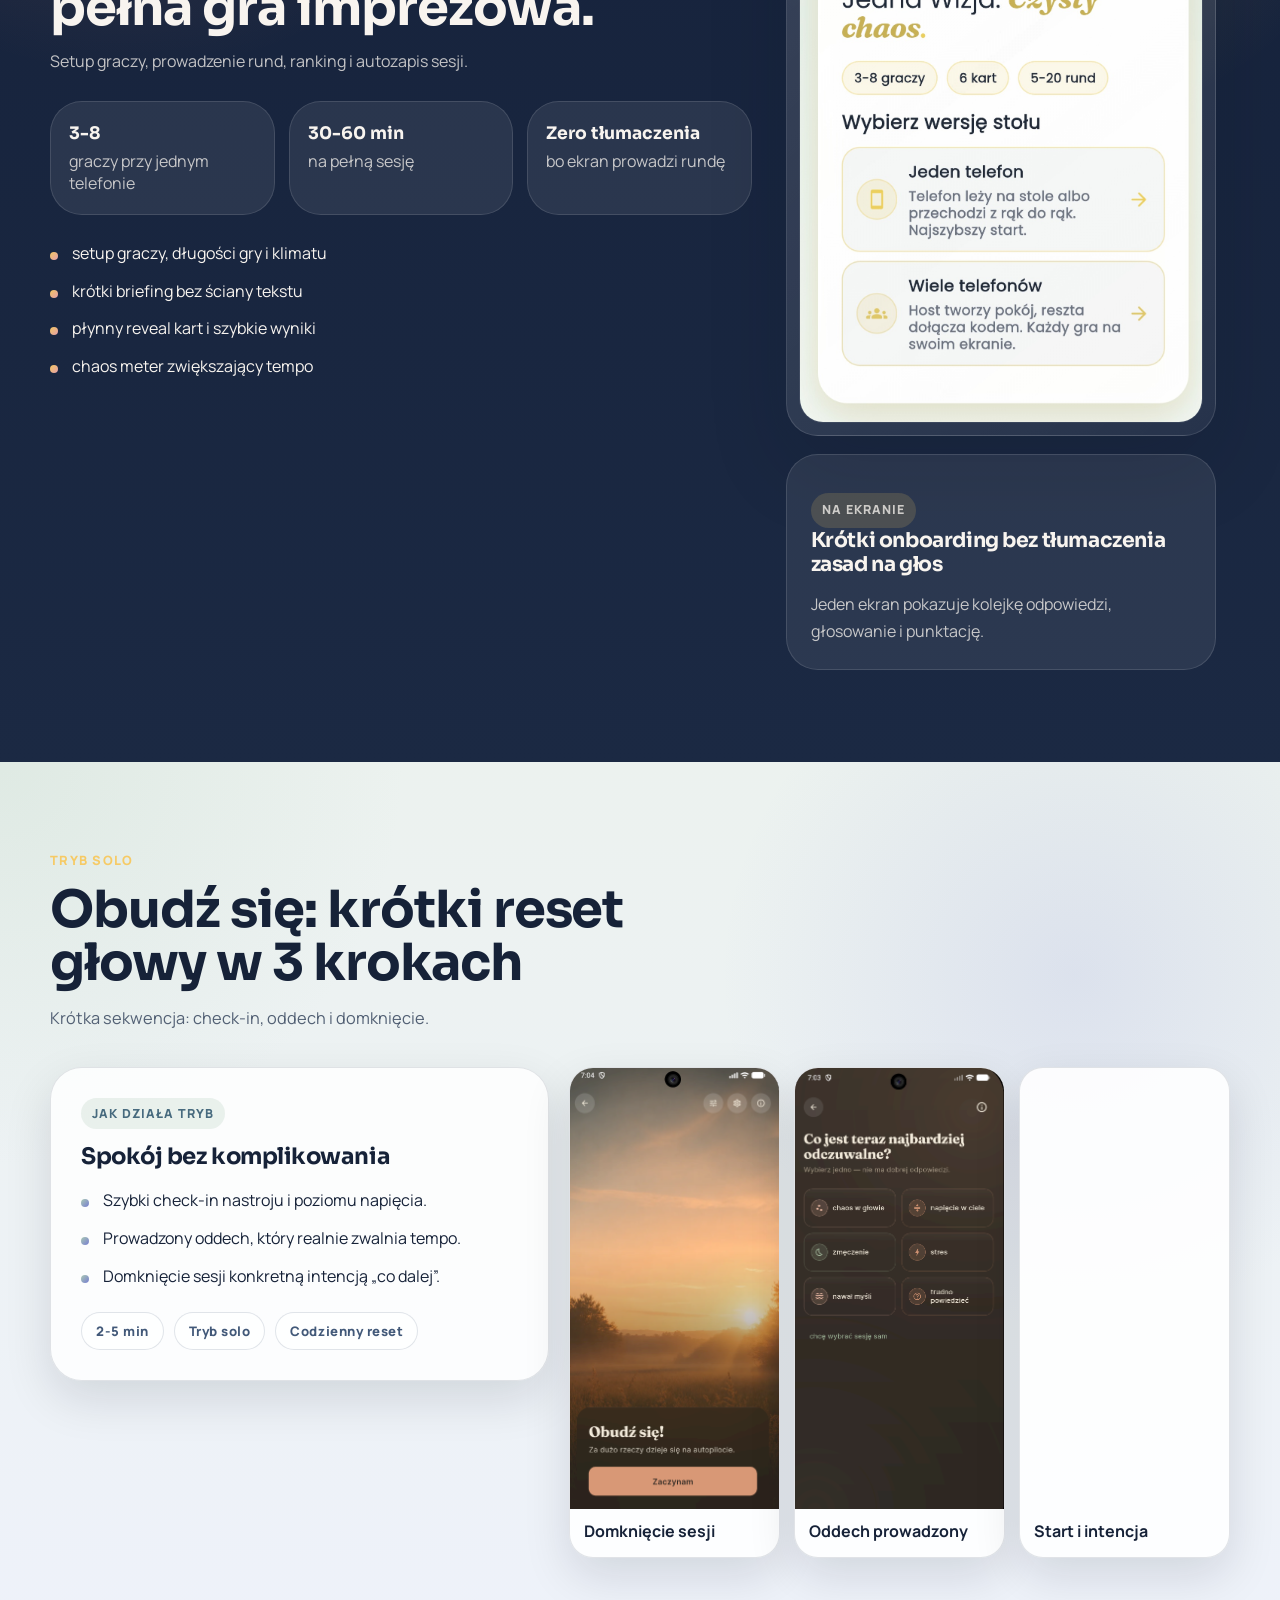
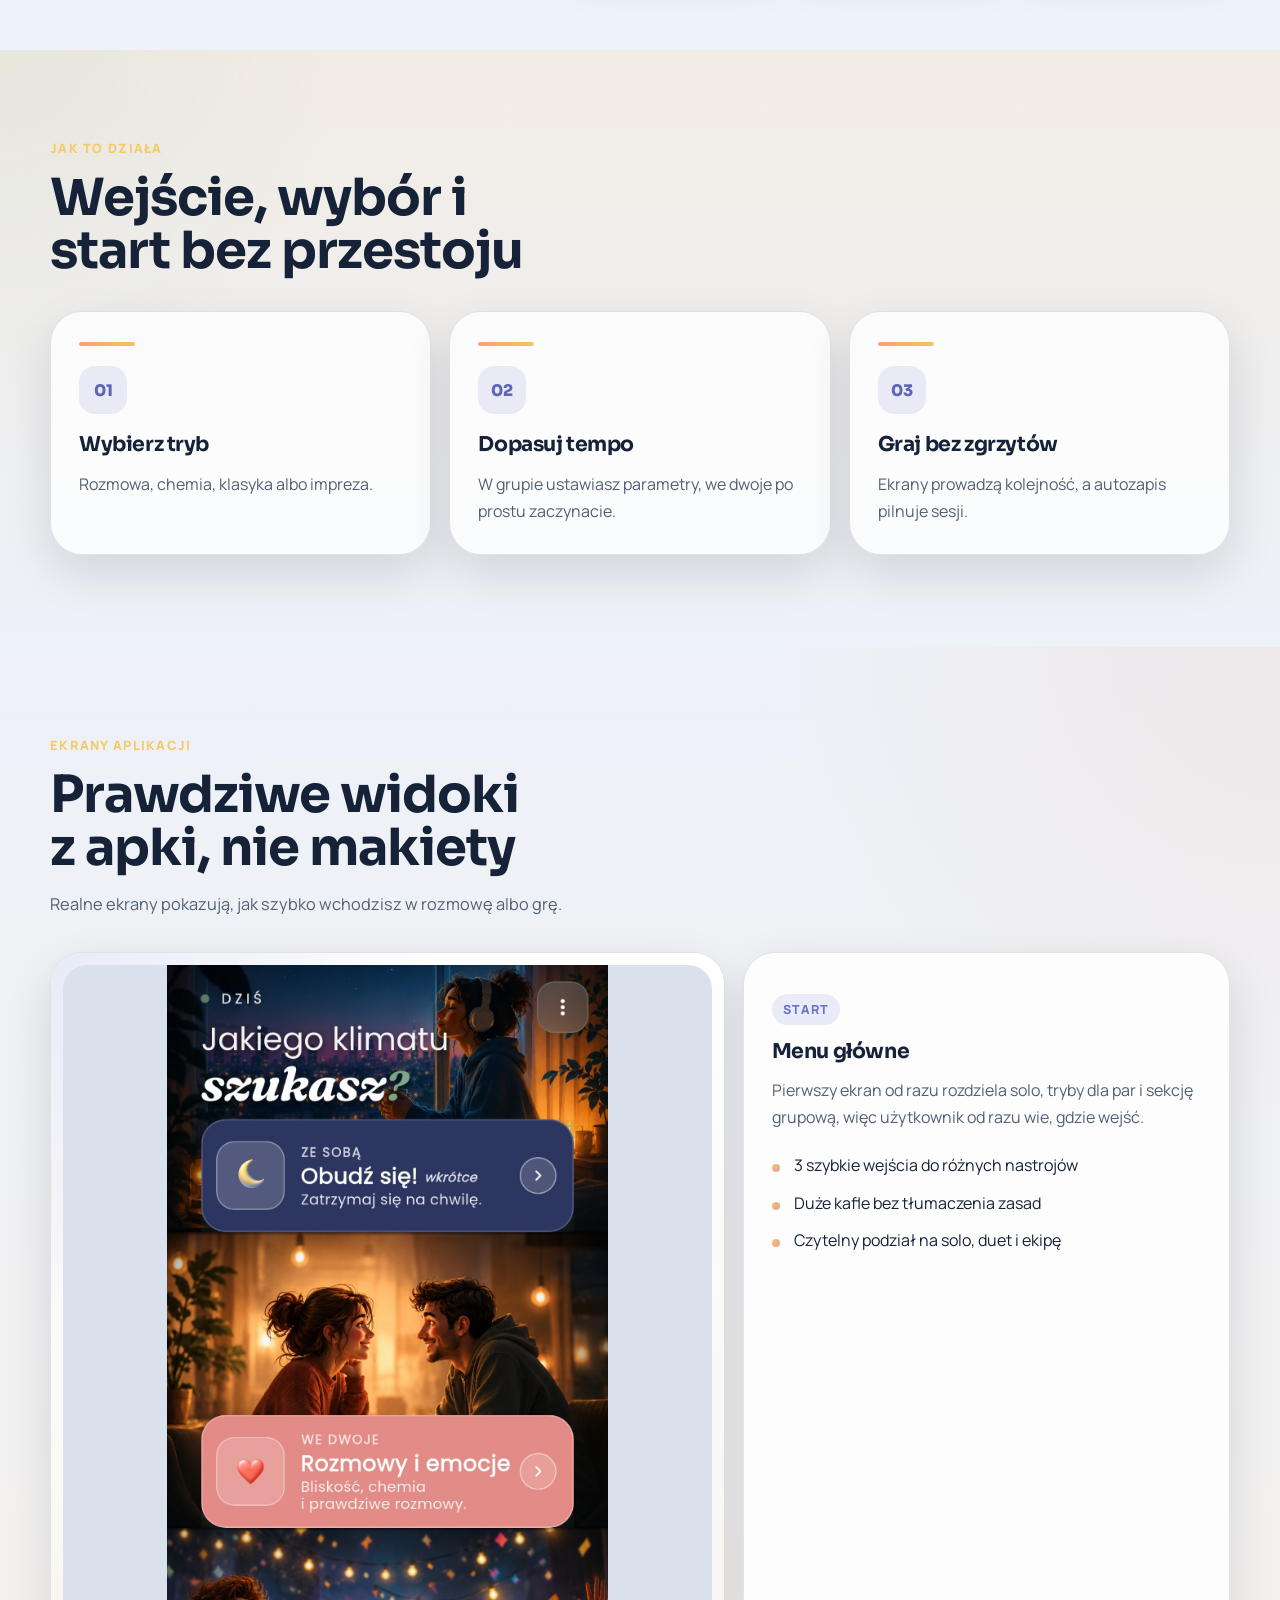
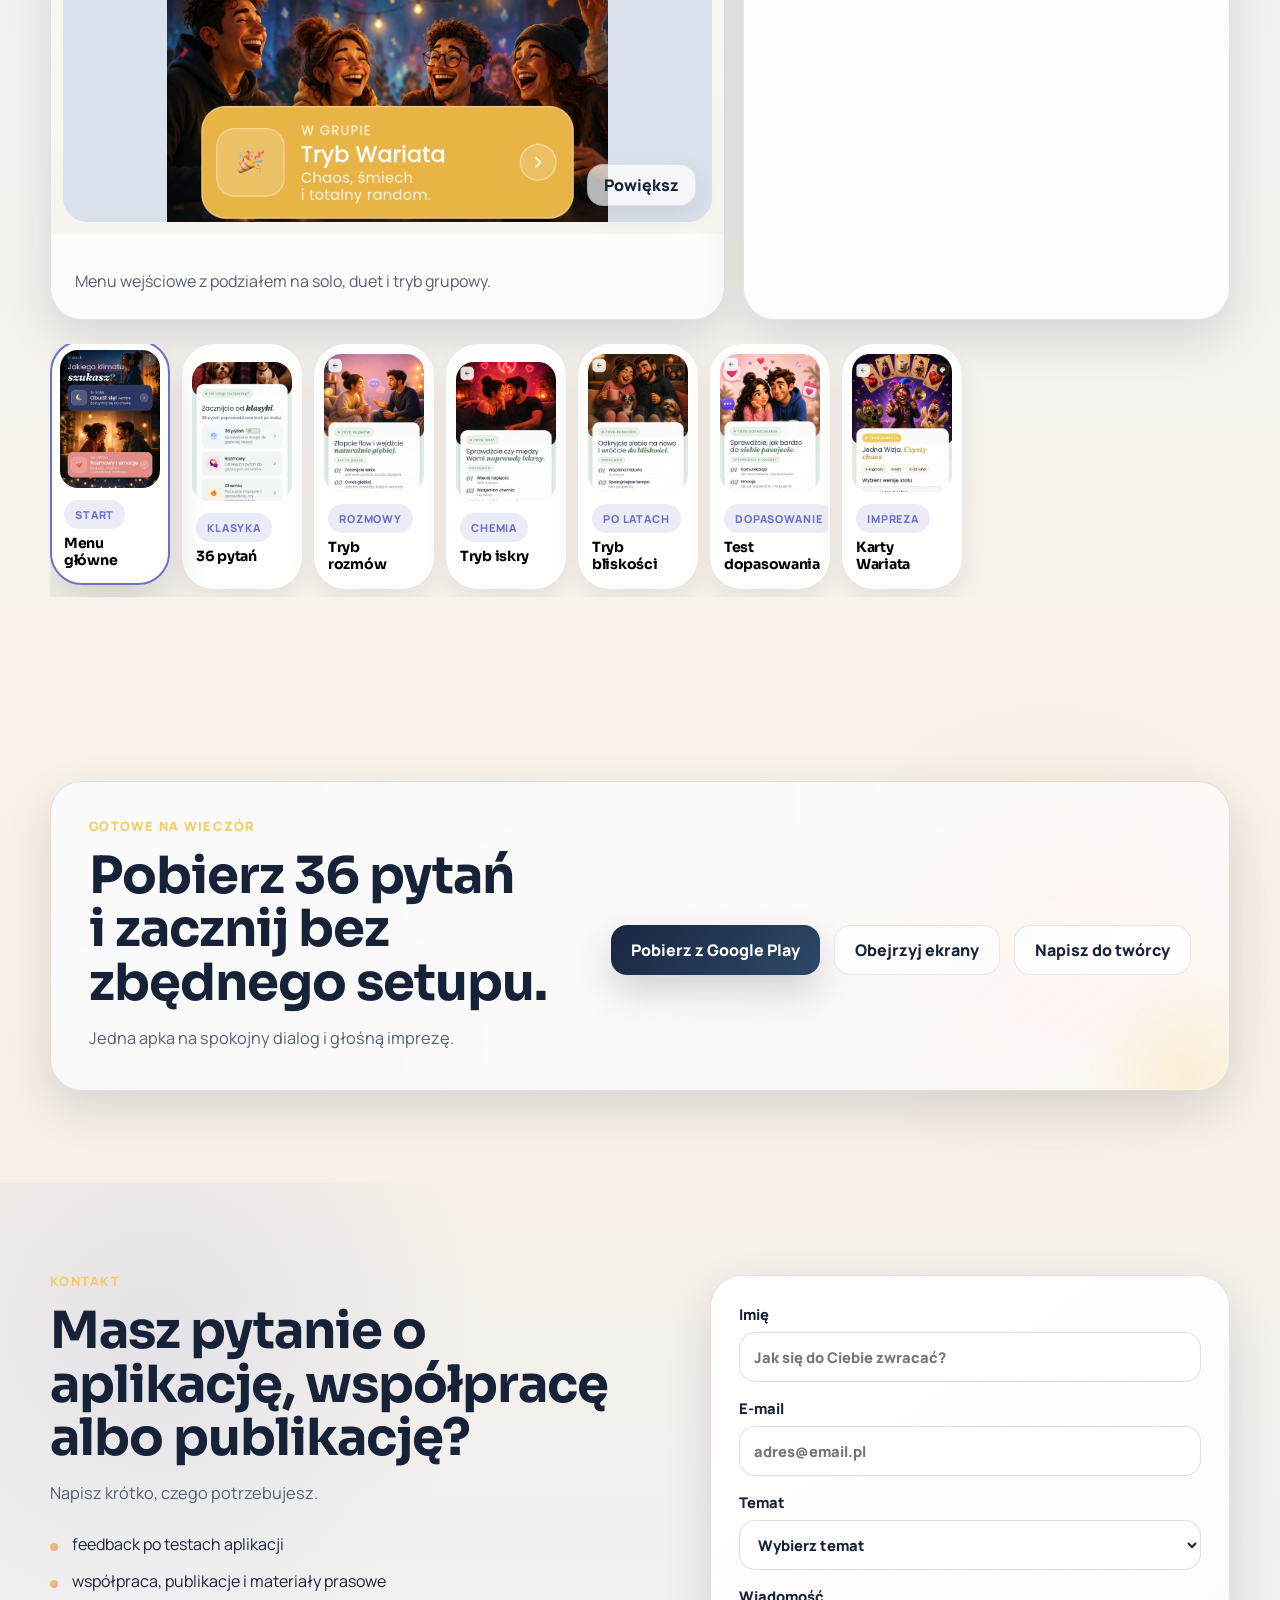
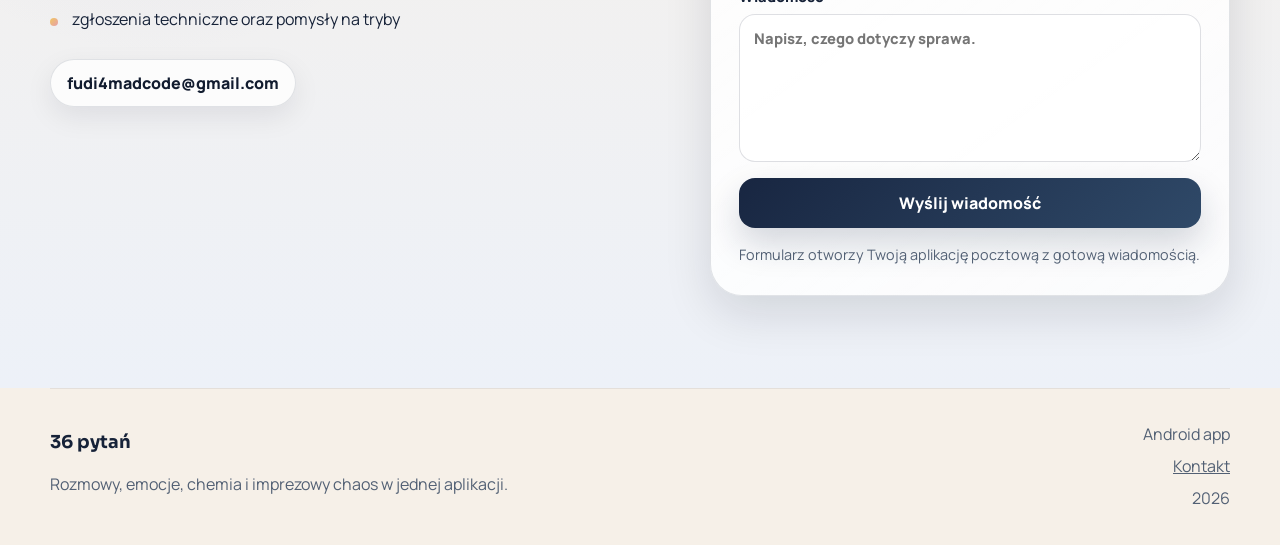
==== commit ff753f1c: "Align hero modes to solo duo group palette and messaging" ====
--- a/index.html
+++ b/index.html
@@ -120,6 +120,8 @@
             </p>
             <p class="hero-lead">
               Wybierz klimat i zacznij od razu: rozmowa, chemia albo impreza.
+              W grupie możesz grać też w trybie multi phone - każdy gracz na
+              swoim telefonie.
             </p>
 
             <div class="hero-actions">
@@ -134,29 +136,32 @@
             </div>
 
             <div class="hero-mode-rail">
-              <article class="hero-mode-pill hero-mode-pill--rose">
+              <article class="hero-mode-pill hero-mode-pill--solo">
+                <span class="hero-mode-pill-icon" aria-hidden="true">S</span>
+                <div class="hero-mode-pill-copy">
+                  <span>Ze sobą</span>
+                  <strong>Obudź się</strong>
+                </div>
+                <span class="hero-mode-pill-arrow" aria-hidden="true">-></span>
+              </article>
+              <article class="hero-mode-pill hero-mode-pill--duo">
                 <span class="hero-mode-pill-icon" aria-hidden="true">D</span>
                 <div class="hero-mode-pill-copy">
                   <span>We dwoje</span>
-                  <strong>Rozmowy i emocje</strong>
+                  <strong>Rozmowy i chemia</strong>
                 </div>
-                <span class="hero-mode-pill-arrow" aria-hidden="true">→</span>
+                <span class="hero-mode-pill-arrow" aria-hidden="true">-></span>
               </article>
-              <article class="hero-mode-pill hero-mode-pill--amber">
-                <span class="hero-mode-pill-icon" aria-hidden="true">C</span>
-                <div class="hero-mode-pill-copy">
-                  <span>Napięcie</span>
-                  <strong>Chemia</strong>
-                </div>
-                <span class="hero-mode-pill-arrow" aria-hidden="true">→</span>
-              </article>
-              <article class="hero-mode-pill hero-mode-pill--mint">
+              <article class="hero-mode-pill hero-mode-pill--group">
                 <span class="hero-mode-pill-icon" aria-hidden="true">G</span>
                 <div class="hero-mode-pill-copy">
                   <span>W grupie</span>
                   <strong>Karty Wariata</strong>
+                  <p class="hero-mode-pill-note">
+                    Multi phone: każdy gracz na swoim telefonie.
+                  </p>
                 </div>
-                <span class="hero-mode-pill-arrow" aria-hidden="true">→</span>
+                <span class="hero-mode-pill-arrow" aria-hidden="true">-></span>
               </article>
             </div>
           </div>
--- a/styles.css
+++ b/styles.css
@@ -431,34 +431,56 @@
   line-height: 1.22;
 }
 
+.hero-mode-pill-note {
+  margin: 8px 0 0;
+  color: rgba(255, 255, 255, 0.82);
+  font-size: 0.79rem;
+  line-height: 1.35;
+}
+
 .hero-mode-pill-arrow {
   color: rgba(255, 255, 255, 0.74);
   font-size: 1.3rem;
   font-weight: 700;
 }
 
-.hero-mode-pill--rose {
+.hero-mode-pill--solo {
   background: linear-gradient(
     135deg,
-    rgba(230, 160, 170, 0.2),
-    rgba(255, 255, 255, 0.08)
+    rgba(95, 115, 192, 0.58),
+    rgba(142, 157, 224, 0.24)
   );
 }
 
-.hero-mode-pill--amber {
+.hero-mode-pill--duo {
   background: linear-gradient(
     135deg,
-    rgba(241, 198, 97, 0.22),
-    rgba(255, 255, 255, 0.08)
+    rgba(232, 149, 156, 0.58),
+    rgba(242, 182, 187, 0.22)
   );
 }
 
-.hero-mode-pill--mint {
+.hero-mode-pill--group {
   background: linear-gradient(
     135deg,
-    rgba(170, 201, 180, 0.24),
-    rgba(255, 255, 255, 0.08)
+    rgba(232, 186, 74, 0.66),
+    rgba(248, 213, 126, 0.22)
   );
+}
+
+.hero-mode-pill--solo .hero-mode-pill-icon {
+  background: rgba(225, 232, 255, 0.96);
+  color: #324c8f;
+}
+
+.hero-mode-pill--duo .hero-mode-pill-icon {
+  background: rgba(255, 234, 236, 0.96);
+  color: #b65466;
+}
+
+.hero-mode-pill--group .hero-mode-pill-icon {
+  background: rgba(255, 248, 226, 0.96);
+  color: #b28316;
 }
 
 .hero-showcase {
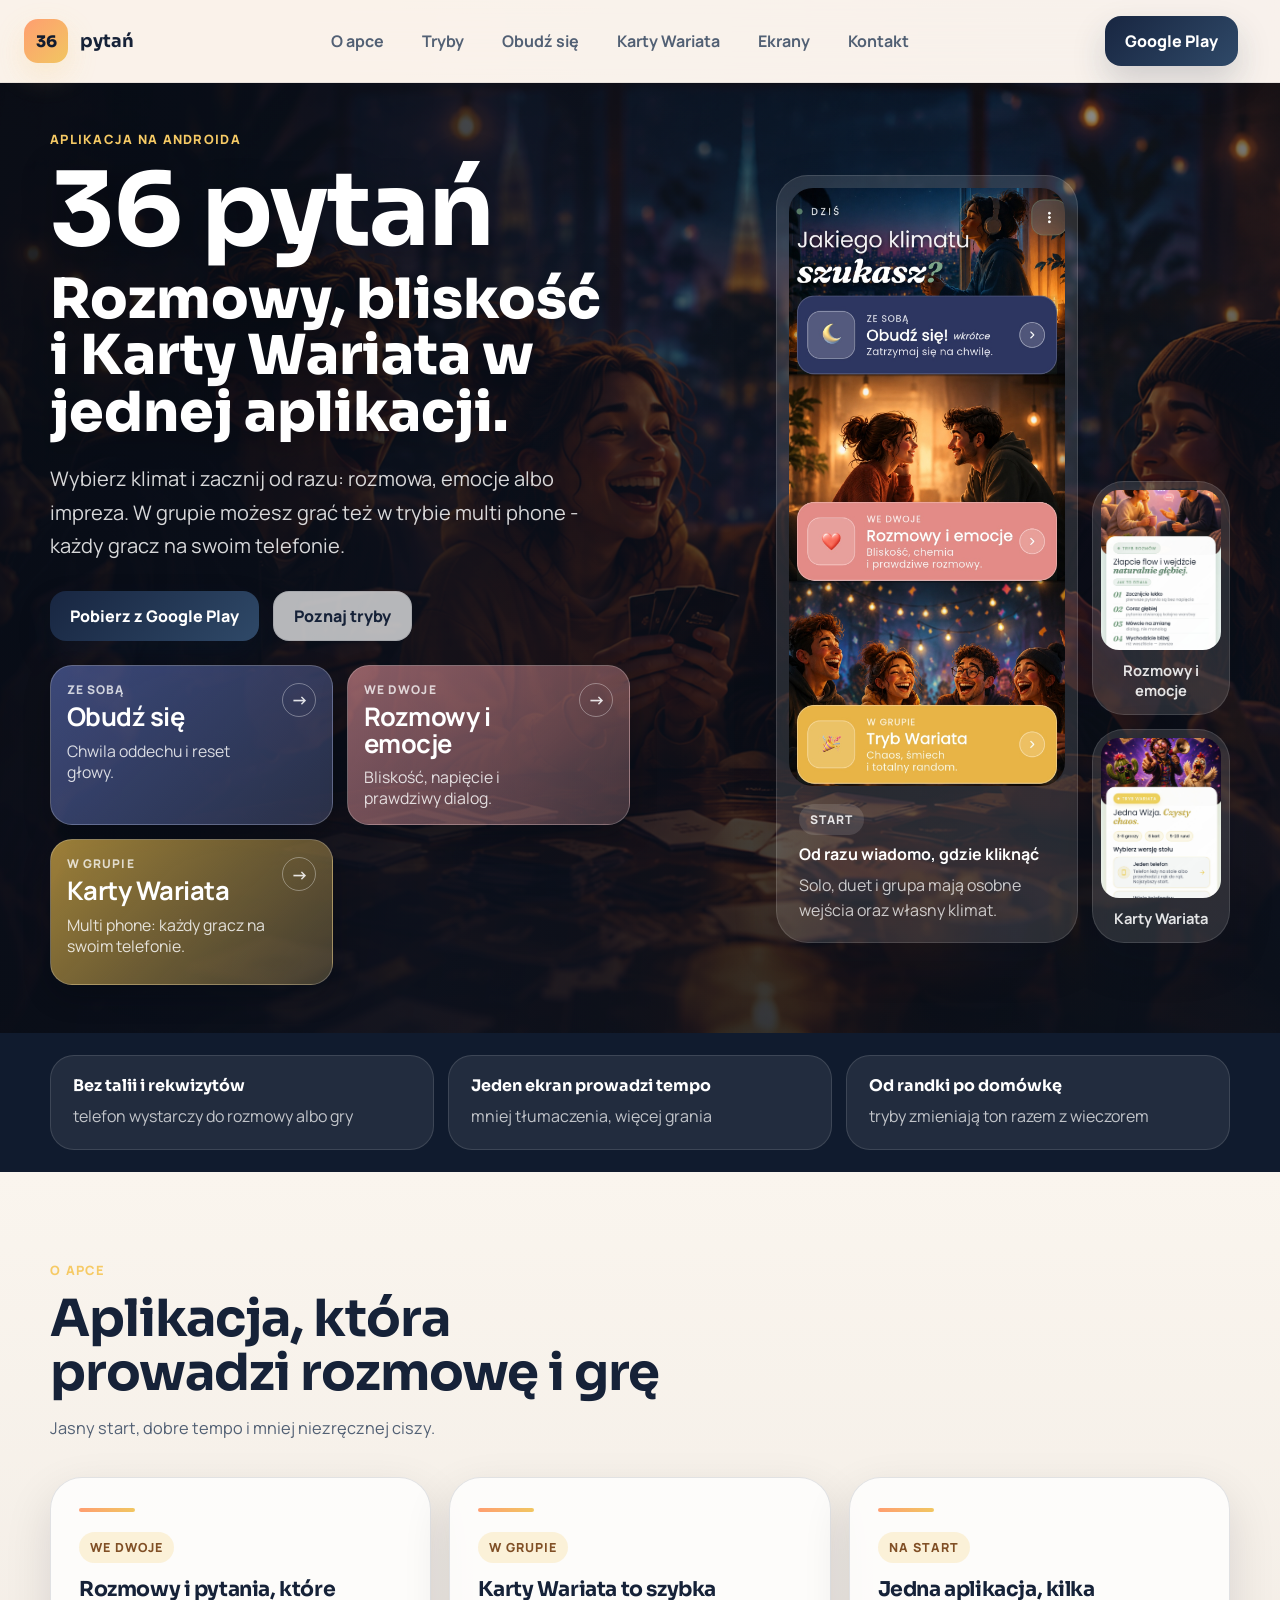
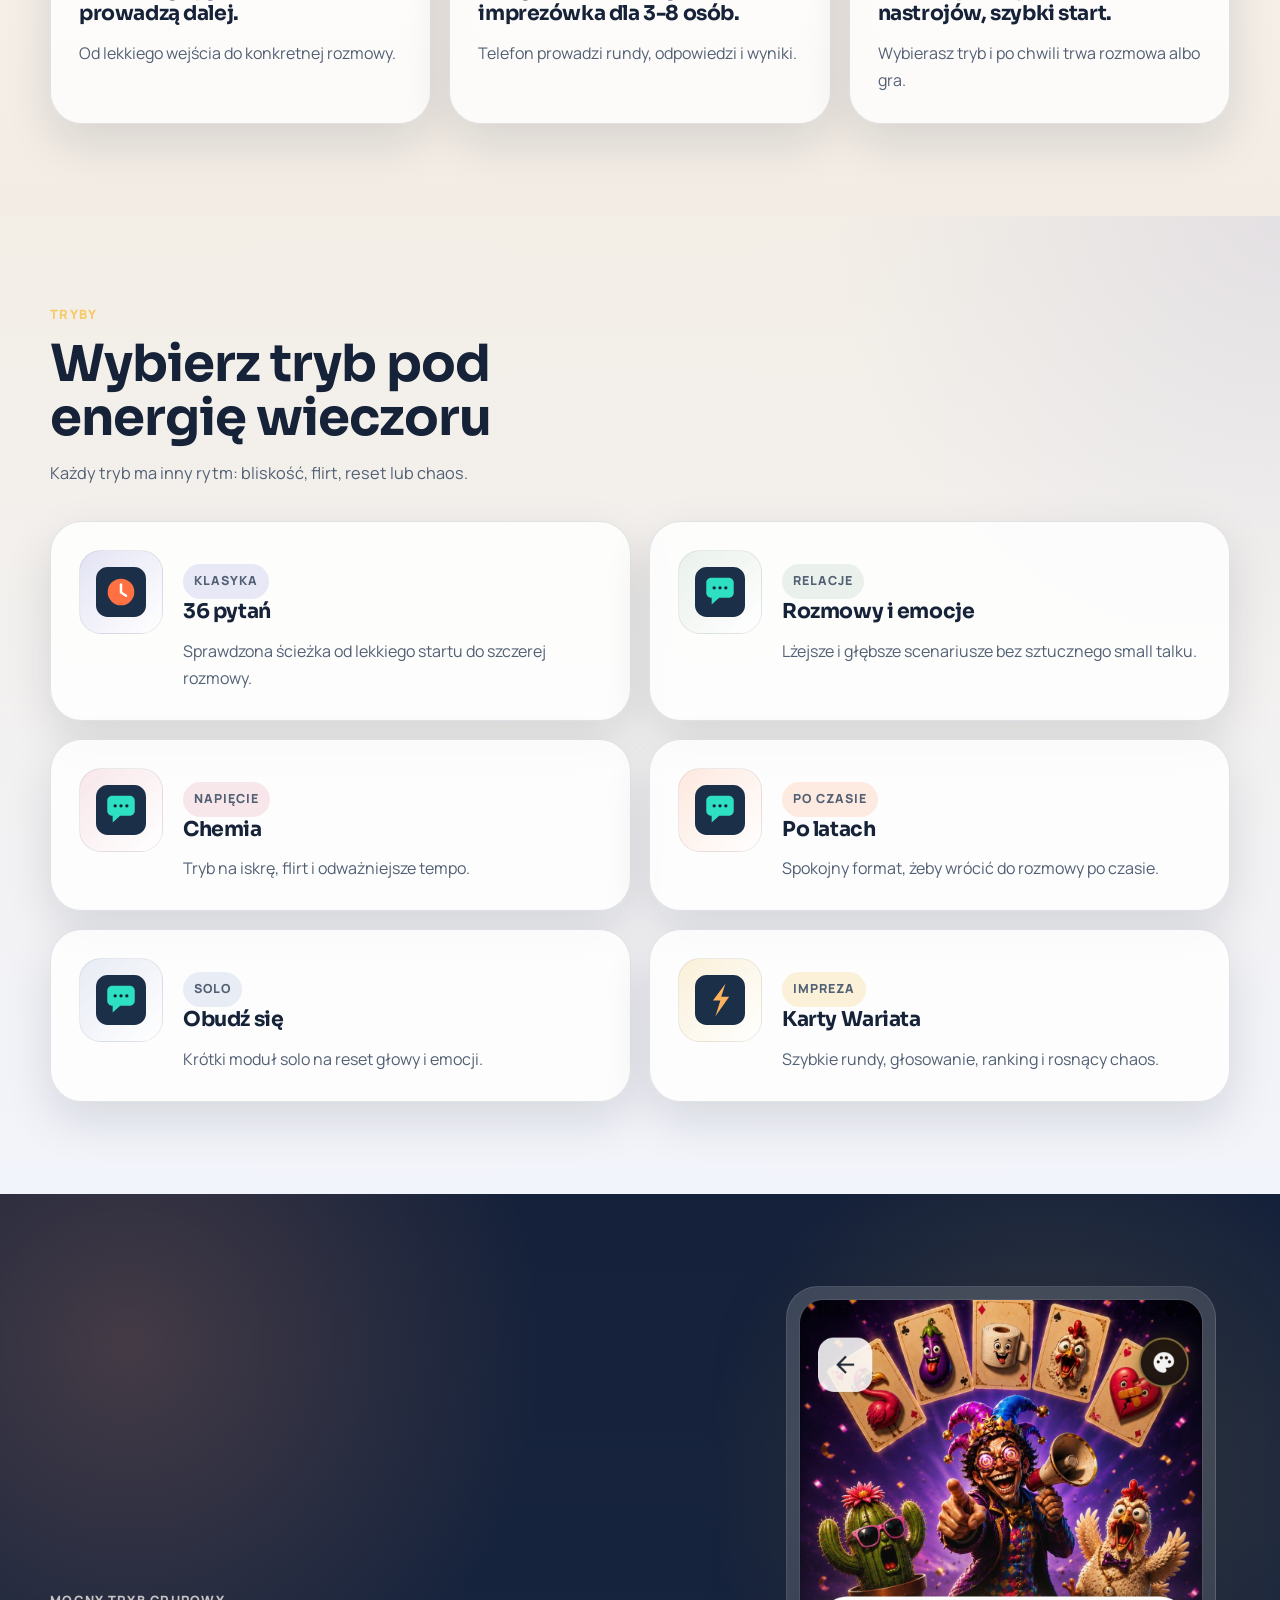
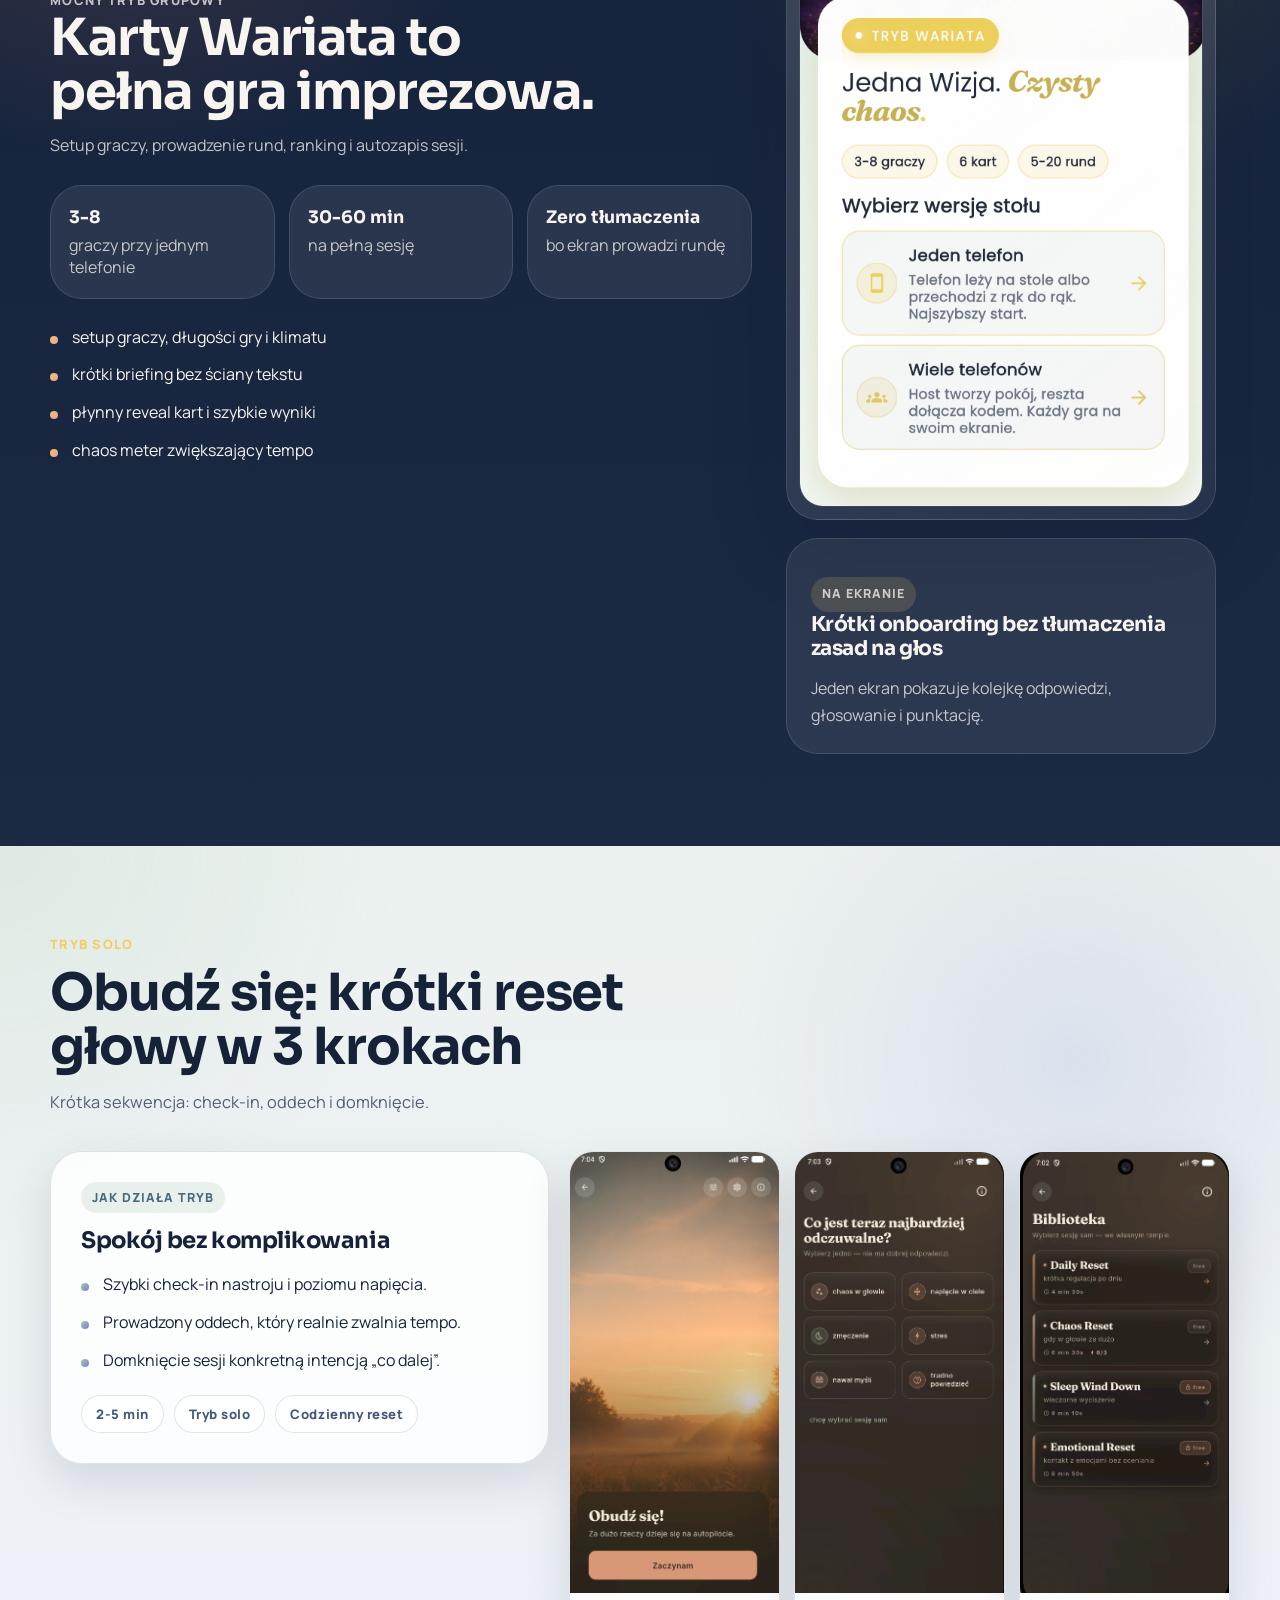
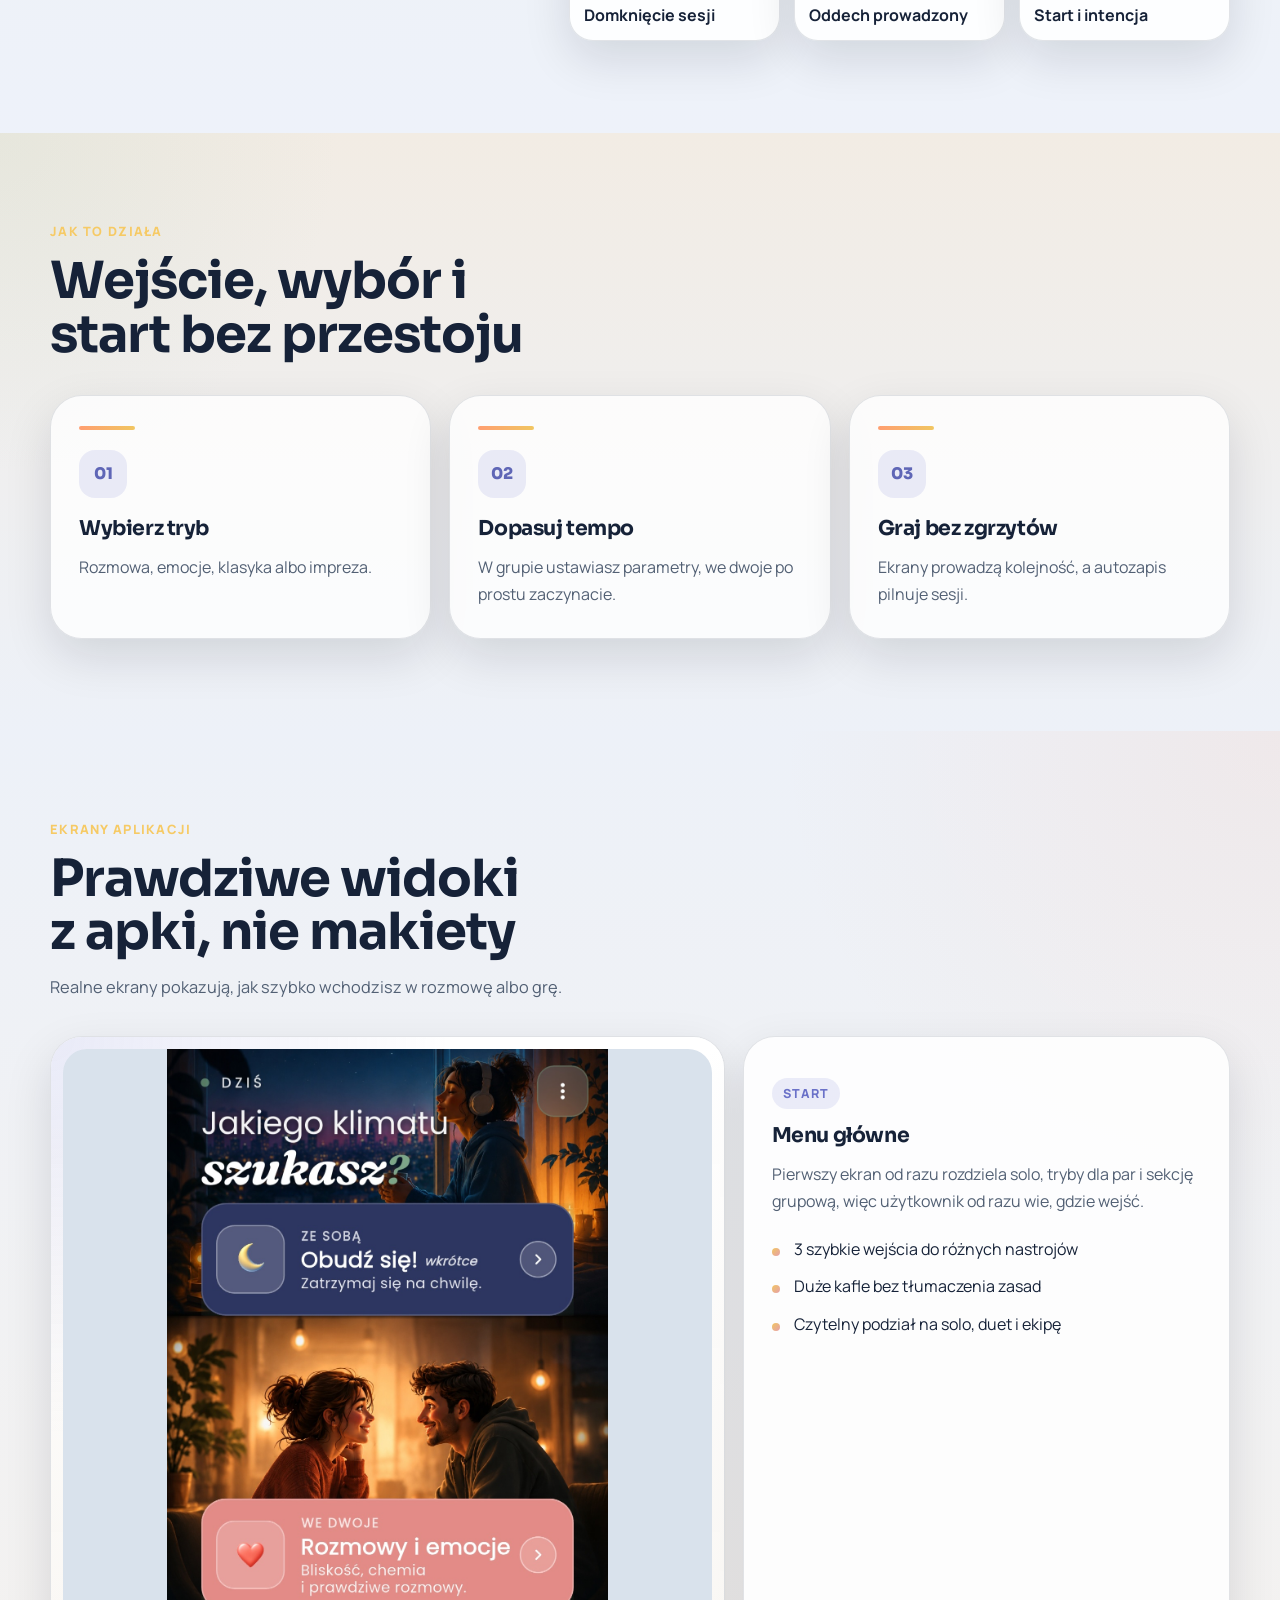
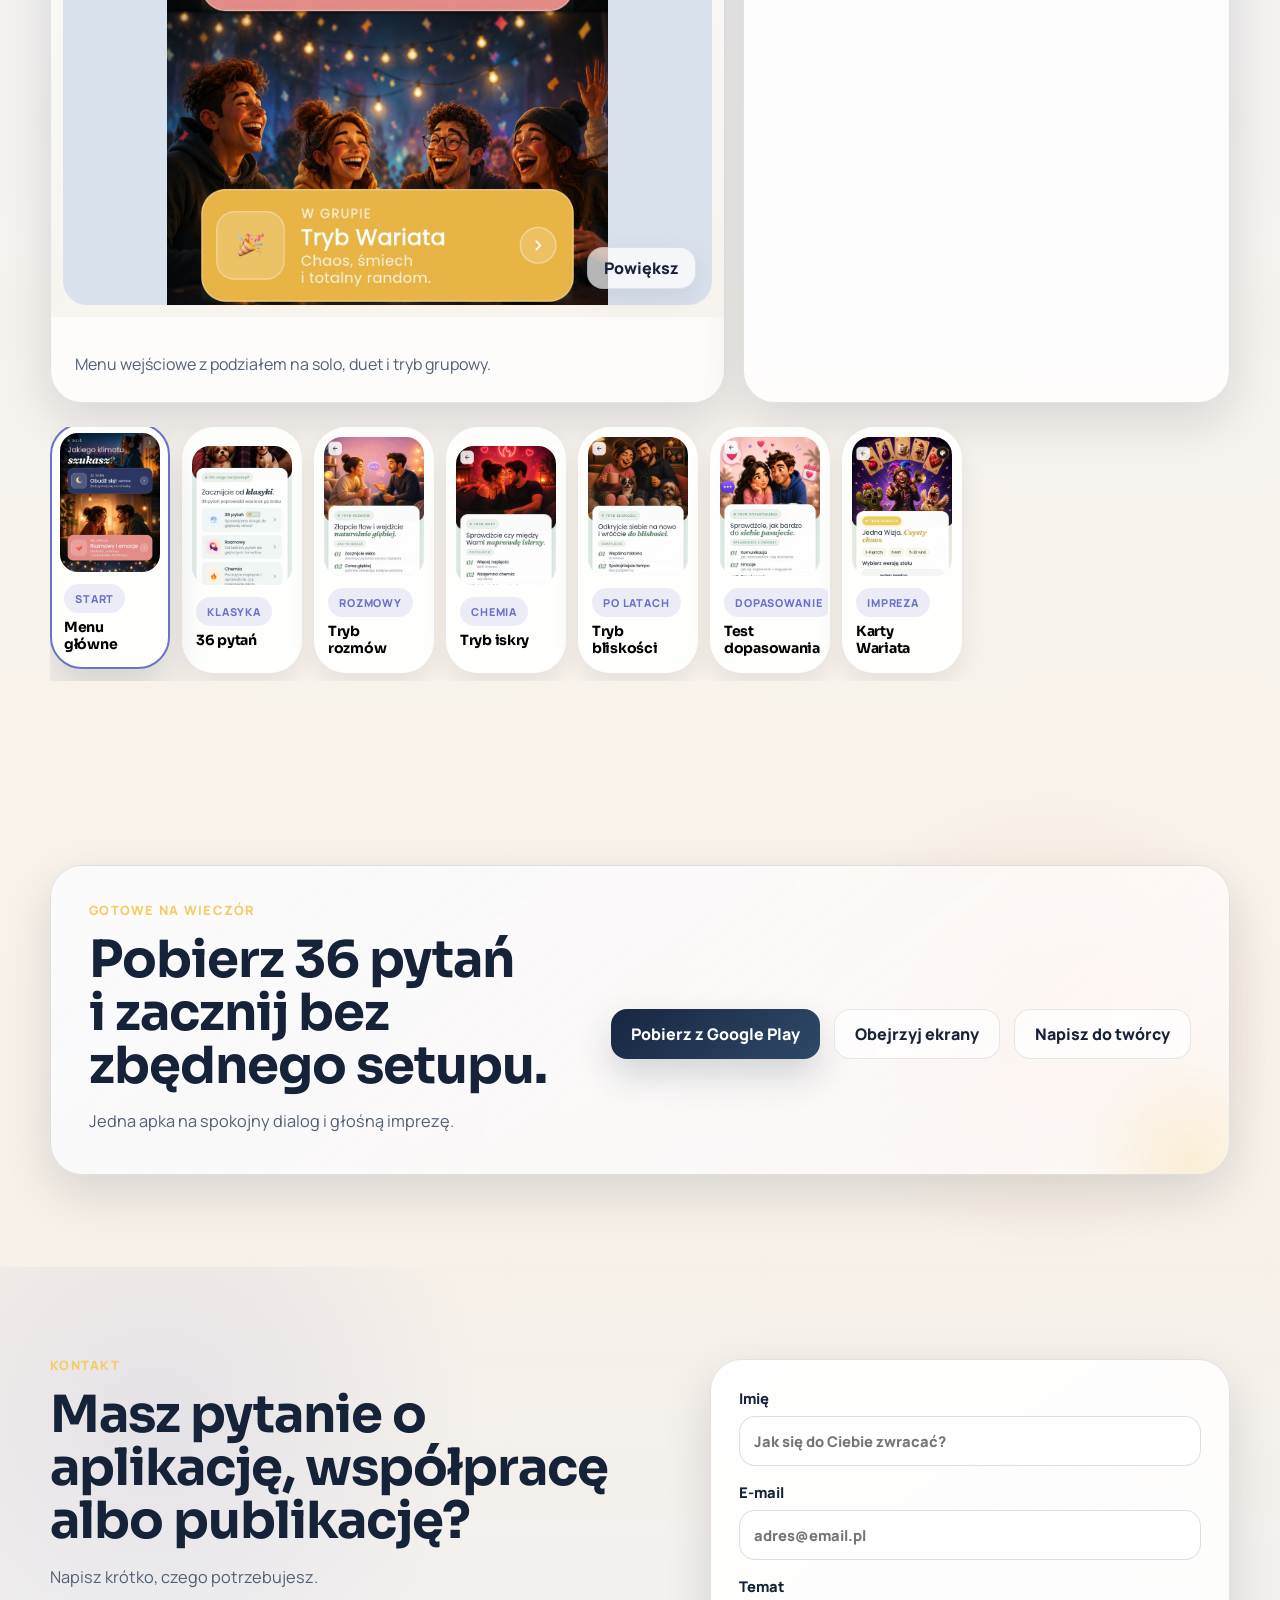
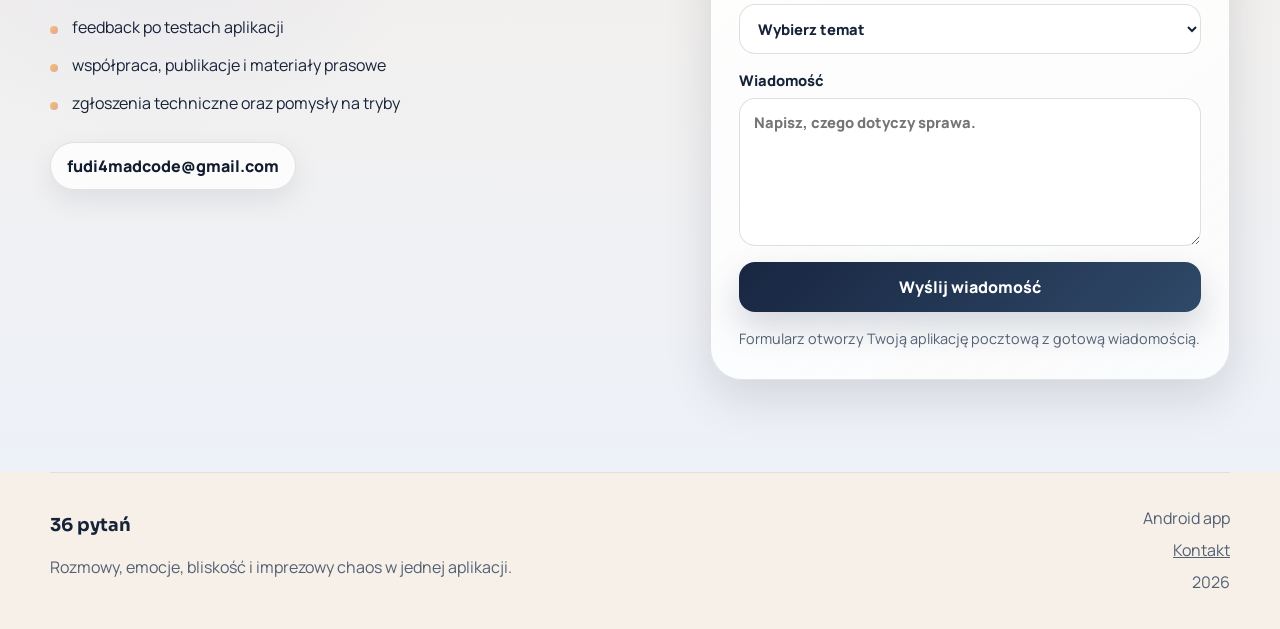
==== commit 5a920bc9: "Polish hero mode tiles layout and copy" ====
--- a/index.html
+++ b/index.html
@@ -116,10 +116,10 @@
             <p class="eyebrow">Aplikacja na Androida</p>
             <h1 id="hero-title">36 pytań</h1>
             <p class="hero-subtitle">
-              Rozmowy, chemia i Karty Wariata w jednej aplikacji.
+              Rozmowy, bliskość i Karty Wariata w jednej aplikacji.
             </p>
             <p class="hero-lead">
-              Wybierz klimat i zacznij od razu: rozmowa, chemia albo impreza.
+              Wybierz klimat i zacznij od razu: rozmowa, emocje albo impreza.
               W grupie możesz grać też w trybie multi phone - każdy gracz na
               swoim telefonie.
             </p>
@@ -137,23 +137,26 @@
 
             <div class="hero-mode-rail">
               <article class="hero-mode-pill hero-mode-pill--solo">
-                <span class="hero-mode-pill-icon" aria-hidden="true">S</span>
                 <div class="hero-mode-pill-copy">
                   <span>Ze sobą</span>
                   <strong>Obudź się</strong>
+                  <p class="hero-mode-pill-note">
+                    Chwila oddechu i reset głowy.
+                  </p>
                 </div>
-                <span class="hero-mode-pill-arrow" aria-hidden="true">-></span>
+                <span class="hero-mode-pill-arrow" aria-hidden="true">→</span>
               </article>
               <article class="hero-mode-pill hero-mode-pill--duo">
-                <span class="hero-mode-pill-icon" aria-hidden="true">D</span>
                 <div class="hero-mode-pill-copy">
                   <span>We dwoje</span>
-                  <strong>Rozmowy i chemia</strong>
+                  <strong>Rozmowy i emocje</strong>
+                  <p class="hero-mode-pill-note">
+                    Bliskość, napięcie i prawdziwy dialog.
+                  </p>
                 </div>
-                <span class="hero-mode-pill-arrow" aria-hidden="true">-></span>
+                <span class="hero-mode-pill-arrow" aria-hidden="true">→</span>
               </article>
               <article class="hero-mode-pill hero-mode-pill--group">
-                <span class="hero-mode-pill-icon" aria-hidden="true">G</span>
                 <div class="hero-mode-pill-copy">
                   <span>W grupie</span>
                   <strong>Karty Wariata</strong>
@@ -161,7 +164,7 @@
                     Multi phone: każdy gracz na swoim telefonie.
                   </p>
                 </div>
-                <span class="hero-mode-pill-arrow" aria-hidden="true">-></span>
+                <span class="hero-mode-pill-arrow" aria-hidden="true">→</span>
               </article>
             </div>
           </div>
@@ -545,7 +548,7 @@
               <span>01</span>
               <h3>Wybierz tryb</h3>
               <p>
-                Rozmowa, chemia, klasyka albo impreza.
+                Rozmowa, emocje, klasyka albo impreza.
               </p>
             </article>
 
@@ -985,7 +988,7 @@
         <div>
           <p class="footer-brand">36 pytań</p>
           <p class="footer-copy">
-            Rozmowy, emocje, chemia i imprezowy chaos w jednej aplikacji.
+            Rozmowy, emocje, bliskość i imprezowy chaos w jednej aplikacji.
           </p>
         </div>
 
--- a/styles.css
+++ b/styles.css
@@ -381,33 +381,32 @@
 
 .hero-mode-rail {
   display: grid;
-  grid-template-columns: repeat(3, minmax(0, 1fr));
-  gap: 12px;
+  grid-template-columns: repeat(auto-fit, minmax(210px, 1fr));
+  gap: 14px;
   margin-top: 24px;
 }
 
 .hero-mode-pill {
   display: grid;
-  grid-template-columns: auto minmax(0, 1fr) auto;
-  align-items: center;
-  gap: 12px;
-  padding: 14px 14px;
-  border-radius: 20px;
+  grid-template-columns: minmax(0, 1fr) auto;
+  align-items: start;
+  gap: 10px;
+  padding: 15px 16px;
+  min-height: 146px;
+  border-radius: 22px;
   background: rgba(255, 255, 255, 0.12);
   border: 1px solid rgba(255, 255, 255, 0.22);
   box-shadow: 0 12px 26px rgba(4, 8, 14, 0.28);
   backdrop-filter: blur(8px);
-}
-
-.hero-mode-pill-icon {
-  display: inline-grid;
-  place-items: center;
-  width: 38px;
-  height: 38px;
-  border-radius: 12px;
-  background: rgba(255, 255, 255, 0.9);
-  color: #1d2a42;
-  font-size: 18px;
+  transition:
+    transform 180ms ease,
+    box-shadow 180ms ease;
+}
+
+.hero-mode-pill:hover,
+.hero-mode-pill:focus-within {
+  transform: translateY(-2px);
+  box-shadow: 0 16px 30px rgba(4, 8, 14, 0.34);
 }
 
 .hero-mode-pill-copy {
@@ -417,30 +416,39 @@
 .hero-mode-pill-copy span {
   display: block;
   color: rgba(255, 255, 255, 0.76);
-  font-size: 0.74rem;
+  font-size: 0.75rem;
   font-weight: 800;
-  letter-spacing: 0.08em;
+  letter-spacing: 0.09em;
   text-transform: uppercase;
-  margin-bottom: 5px;
+  margin-bottom: 6px;
 }
 
 .hero-mode-pill strong {
   display: block;
   color: #fff;
-  font-size: 1.02rem;
-  line-height: 1.22;
+  font-size: clamp(1.58rem, 2vw, 1.85rem);
+  line-height: 1.05;
+  letter-spacing: -0.02em;
 }
 
 .hero-mode-pill-note {
-  margin: 8px 0 0;
+  margin: 10px 0 0;
   color: rgba(255, 255, 255, 0.82);
-  font-size: 0.79rem;
-  line-height: 1.35;
+  font-size: 0.99rem;
+  line-height: 1.32;
+  max-width: 24ch;
 }
 
 .hero-mode-pill-arrow {
-  color: rgba(255, 255, 255, 0.74);
-  font-size: 1.3rem;
+  display: inline-grid;
+  place-items: center;
+  width: 34px;
+  height: 34px;
+  margin-top: 2px;
+  border-radius: 999px;
+  border: 1px solid rgba(255, 255, 255, 0.34);
+  color: rgba(255, 255, 255, 0.86);
+  font-size: 1.08rem;
   font-weight: 700;
 }
 
@@ -466,21 +474,6 @@
     rgba(232, 186, 74, 0.66),
     rgba(248, 213, 126, 0.22)
   );
-}
-
-.hero-mode-pill--solo .hero-mode-pill-icon {
-  background: rgba(225, 232, 255, 0.96);
-  color: #324c8f;
-}
-
-.hero-mode-pill--duo .hero-mode-pill-icon {
-  background: rgba(255, 234, 236, 0.96);
-  color: #b65466;
-}
-
-.hero-mode-pill--group .hero-mode-pill-icon {
-  background: rgba(255, 248, 226, 0.96);
-  color: #b28316;
 }
 
 .hero-showcase {
